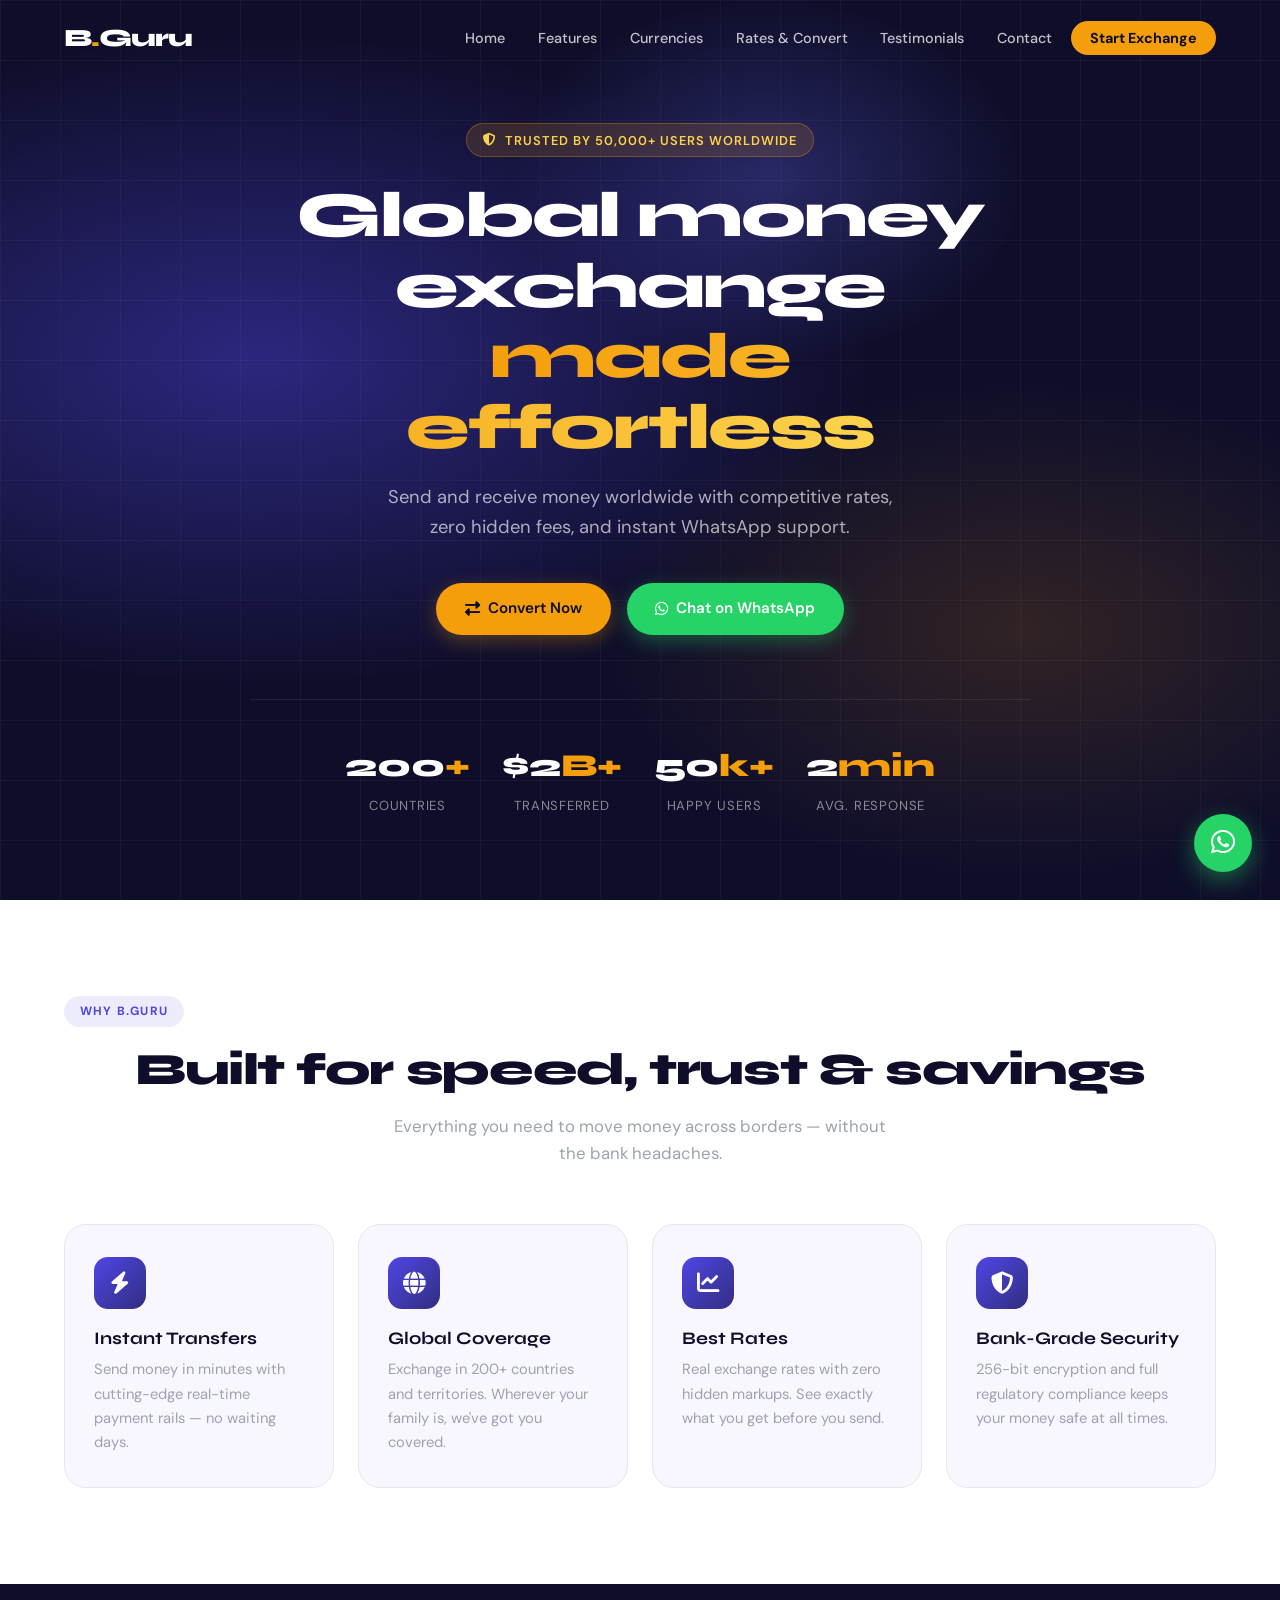
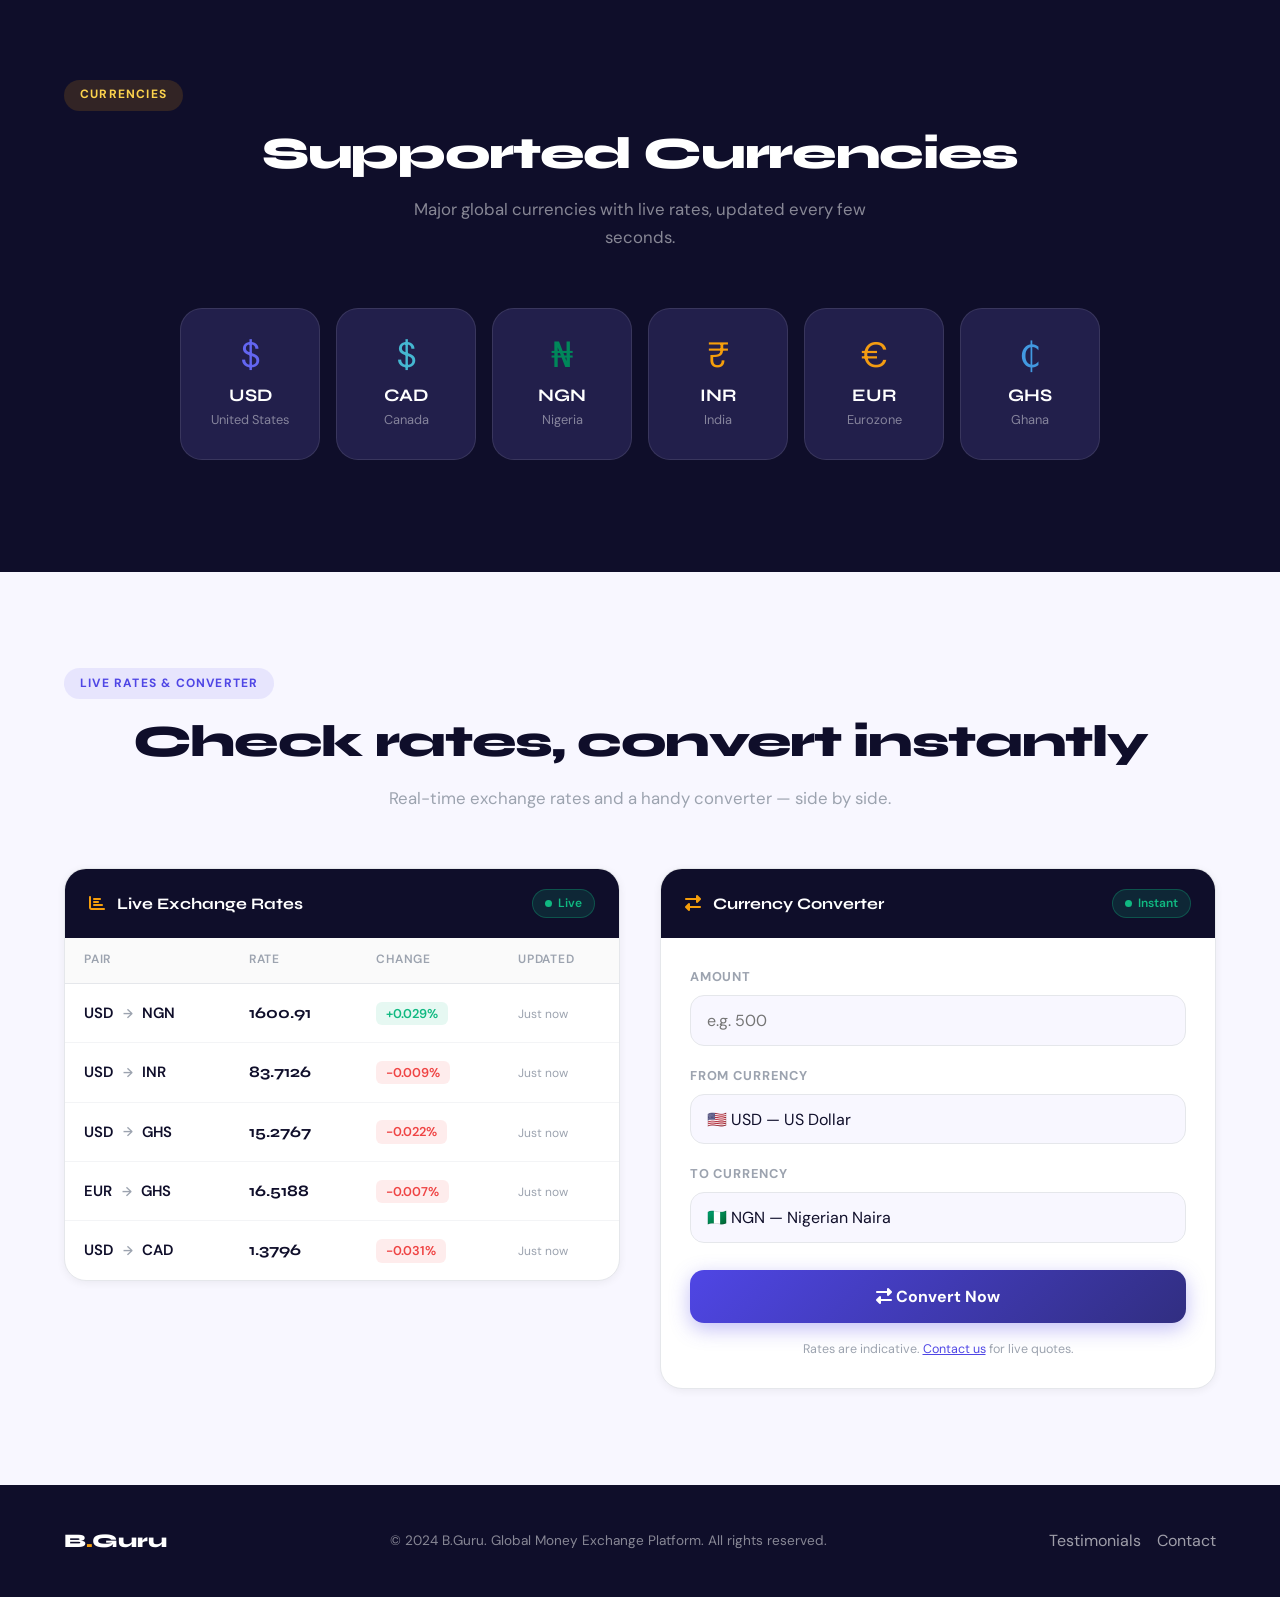
==== index.html @ 626ba178 "Main Files Added" ====
<!DOCTYPE html>
<html lang="en">

<head>
  <meta charset="UTF-8">
  <meta name="viewport" content="width=device-width, initial-scale=1.0">
  <title>B.Guru — Global Money Exchange Made Easy</title>
  <link rel="stylesheet" href="styles.css">
  <link rel="stylesheet" href="https://cdnjs.cloudflare.com/ajax/libs/font-awesome/6.4.0/css/all.min.css">
</head>

<body>

  <!-- ── Header ─────────────────────────────────────────── -->
  <header id="main-header">
    <nav>
      <a href="index.html" class="logo">B<span>.</span>Guru</a>
      <ul class="nav-links">
        <li><a href="#home">Home</a></li>
        <li><a href="#features">Features</a></li>
        <li><a href="#currencies">Currencies</a></li>
        <li><a href="#rates-converter">Rates &amp; Convert</a></li>
        <li><a href="testimonials.html">Testimonials</a></li>
        <li><a href="contact.html">Contact</a></li>
        <li><a href="#rates-converter" class="nav-cta">Start Exchange</a></li>
      </ul>
      <div class="hamburger" id="hamburger">
        <span></span><span></span><span></span>
      </div>
    </nav>
  </header>

  <!-- ── Hero ───────────────────────────────────────────── -->
  <section id="home" class="hero">
    <div class="hero-content">
      <div class="hero-eyebrow">
        <i class="fas fa-shield-alt"></i> Trusted by 50,000+ users worldwide
      </div>
      <h1>Global money exchange<br><em>made effortless</em></h1>
      <p>Send and receive money worldwide with competitive rates, zero hidden fees, and instant WhatsApp support.</p>
      <div class="hero-actions">
        <a href="#rates-converter" class="btn btn-gold">
          <i class="fas fa-exchange-alt"></i> Convert Now
        </a>
        <a href="#" class="cta-whatsapp">
          <i class="fab fa-whatsapp"></i> Chat on WhatsApp
        </a>
      </div>
      <div class="hero-stats">
        <div class="stat-item">
          <div class="stat-num">200<span>+</span></div>
          <div class="stat-label">Countries</div>
        </div>
        <div class="stat-item">
          <div class="stat-num">$2<span>B+</span></div>
          <div class="stat-label">Transferred</div>
        </div>
        <div class="stat-item">
          <div class="stat-num">50<span>k+</span></div>
          <div class="stat-label">Happy Users</div>
        </div>
        <div class="stat-item">
          <div class="stat-num">2<span>min</span></div>
          <div class="stat-label">Avg. Response</div>
        </div>
      </div>
    </div>
  </section>

  <!-- ── Features ───────────────────────────────────────── -->
  <section id="features" class="fade-in">
    <div class="container">
      <div class="section-tag">Why B.Guru</div>
      <h2 class="section-title">Built for speed, trust &amp; savings</h2>
      <p class="section-sub">Everything you need to move money across borders — without the bank headaches.</p>
      <div class="features-grid">
        <div class="feature-card fade-in">
          <div class="feature-icon"><i class="fas fa-bolt"></i></div>
          <h3>Instant Transfers</h3>
          <p>Send money in minutes with cutting-edge real-time payment rails — no waiting days.</p>
        </div>
        <div class="feature-card fade-in">
          <div class="feature-icon"><i class="fas fa-globe"></i></div>
          <h3>Global Coverage</h3>
          <p>Exchange in 200+ countries and territories. Wherever your family is, we've got you covered.</p>
        </div>
        <div class="feature-card fade-in">
          <div class="feature-icon"><i class="fas fa-chart-line"></i></div>
          <h3>Best Rates</h3>
          <p>Real exchange rates with zero hidden markups. See exactly what you get before you send.</p>
        </div>
        <div class="feature-card fade-in">
          <div class="feature-icon"><i class="fas fa-shield-alt"></i></div>
          <h3>Bank-Grade Security</h3>
          <p>256-bit encryption and full regulatory compliance keeps your money safe at all times.</p>
        </div>
      </div>
    </div>
  </section>

  <!-- ── Currencies ─────────────────────────────────────── -->
  <section id="currencies" class="fade-in">
    <div class="container">
      <div class="section-tag">Currencies</div>
      <h2 class="section-title">Supported Currencies</h2>
      <p class="section-sub">Major global currencies with live rates, updated every few seconds.</p>
      <div class="currencies-grid">
        <div class="currency-card fade-in">
          <div class="cc-symbol" style="color:#6366F1;">$</div>
          <h3>USD</h3>
          <p>United States</p>
        </div>
        <div class="currency-card fade-in">
          <div class="cc-symbol" style="color:#45b7d1;">$</div>
          <h3>CAD</h3>
          <p>Canada</p>
        </div>
        <div class="currency-card fade-in">
          <div class="cc-symbol" style="color:#00875a;">₦</div>
          <h3>NGN</h3>
          <p>Nigeria</p>
        </div>
        <div class="currency-card fade-in">
          <div class="cc-symbol" style="color:#F59E0B;">₹</div>
          <h3>INR</h3>
          <p>India</p>
        </div>
        <div class="currency-card fade-in">
          <div class="cc-symbol" style="color:#f39c12;">€</div>
          <h3>EUR</h3>
          <p>Eurozone</p>
        </div>
        <div class="currency-card fade-in">
          <div class="cc-symbol" style="color:#4299e1;">₵</div>
          <h3>GHS</h3>
          <p>Ghana</p>
        </div>
      </div>
    </div>
  </section>

  <!-- ── Live Rates + Converter (combined) ──────────────── -->
  <section id="rates-converter" class="fade-in">
    <div class="container">
      <div class="section-tag">Live Rates &amp; Converter</div>
      <h2 class="section-title">Check rates, convert instantly</h2>
      <p class="section-sub">Real-time exchange rates and a handy converter — side by side.</p>

      <div class="rates-converter-grid">

        <!-- Live Rates Table -->
        <div class="rates-panel fade-in">
          <div class="panel-header">
            <h3><i class="fas fa-chart-bar" style="margin-right:0.5rem;color:var(--gold);"></i> Live Exchange Rates</h3>
            <span class="live-badge"><span class="live-dot"></span> Live</span>
          </div>
          <table class="rates-table">
            <thead>
              <tr>
                <th>Pair</th>
                <th>Rate</th>
                <th>Change</th>
                <th>Updated</th>
              </tr>
            </thead>
            <tbody>
              <tr>
                <td><span class="pair-cell">USD <span class="pair-arrow">→</span> NGN</span></td>
                <td><span class="rate-value">1600.45</span></td>
                <td><span class="rate-change positive">+0.02%</span></td>
                <td><span class="rate-time">Just now</span></td>
              </tr>
              <tr>
                <td><span class="pair-cell">USD <span class="pair-arrow">→</span> INR</span></td>
                <td><span class="rate-value">83.72</span></td>
                <td><span class="rate-change negative">-0.01%</span></td>
                <td><span class="rate-time">Just now</span></td>
              </tr>
              <tr>
                <td><span class="pair-cell">USD <span class="pair-arrow">→</span> GHS</span></td>
                <td><span class="rate-value">15.28</span></td>
                <td><span class="rate-change positive">+0.05%</span></td>
                <td><span class="rate-time">Just now</span></td>
              </tr>
              <tr>
                <td><span class="pair-cell">EUR <span class="pair-arrow">→</span> GHS</span></td>
                <td><span class="rate-value">16.52</span></td>
                <td><span class="rate-change negative">-0.03%</span></td>
                <td><span class="rate-time">Just now</span></td>
              </tr>
              <tr>
                <td><span class="pair-cell">USD <span class="pair-arrow">→</span> CAD</span></td>
                <td><span class="rate-value">1.38</span></td>
                <td><span class="rate-change positive">+0.01%</span></td>
                <td><span class="rate-time">Just now</span></td>
              </tr>
            </tbody>
          </table>
        </div>

        <!-- Converter -->
        <div class="converter-panel fade-in">
          <div class="panel-header">
            <h3><i class="fas fa-exchange-alt" style="margin-right:0.5rem;color:var(--gold);"></i> Currency Converter</h3>
            <span class="live-badge"><span class="live-dot"></span> Instant</span>
          </div>
          <div class="converter">
            <form id="converter-form">
              <div class="converter-group">
                <label for="amount">Amount</label>
                <input type="number" id="amount" placeholder="e.g. 500" min="0" step="0.01">
              </div>
              <div class="converter-group">
                <label for="from-currency">From Currency</label>
                <select id="from-currency">
                  <option value="USD">🇺🇸 USD — US Dollar</option>
                  <option value="EUR">🇪🇺 EUR — Euro</option>
                  <option value="NGN">🇳🇬 NGN — Nigerian Naira</option>
                  <option value="INR">🇮🇳 INR — Indian Rupee</option>
                  <option value="GHS">🇬🇭 GHS — Ghanaian Cedi</option>
                  <option value="CAD">🇨🇦 CAD — Canadian Dollar</option>
                </select>
              </div>
              <div class="converter-group">
                <label for="to-currency">To Currency</label>
                <select id="to-currency">
                  <option value="NGN">🇳🇬 NGN — Nigerian Naira</option>
                  <option value="INR">🇮🇳 INR — Indian Rupee</option>
                  <option value="GHS">🇬🇭 GHS — Ghanaian Cedi</option>
                  <option value="USD">🇺🇸 USD — US Dollar</option>
                  <option value="EUR">🇪🇺 EUR — Euro</option>
                  <option value="CAD">🇨🇦 CAD — Canadian Dollar</option>
                </select>
              </div>
              <button type="submit" id="convert-btn" class="convert-btn">
                <i class="fas fa-exchange-alt"></i> Convert Now
              </button>
              <div id="conversion-result" class="result"></div>
            </form>
            <p style="text-align:center;font-size:.78rem;color:var(--muted);margin-top:1rem;">
              Rates are indicative. <a href="contact.html" style="color:var(--indigo);">Contact us</a> for live quotes.
            </p>
          </div>
        </div>

      </div>
    </div>
  </section>

  <!-- ── WhatsApp FAB ────────────────────────────────────── -->
  <a href="#" class="whatsapp-btn cta-whatsapp" title="Chat on WhatsApp">
    <i class="fab fa-whatsapp whatsapp-icon"></i>
  </a>

  <!-- ── Footer ─────────────────────────────────────────── -->
  <footer>
    <div class="container">
      <div class="footer-inner">
        <div class="footer-logo">B<span>.</span>Guru</div>
        <p>&copy; 2024 B.Guru. Global Money Exchange Platform. All rights reserved.</p>
        <div style="display:flex;gap:1rem;">
          <a href="testimonials.html">Testimonials</a>
          <a href="contact.html">Contact</a>
        </div>
      </div>
    </div>
  </footer>

  <script src="script.js"></script>
</body>
</html>
---- styles.css ----
/* ============================================================
   B.GURU — Redesigned Stylesheet
   Aesthetic: Refined Fintech — Navy + Indigo + Gold
   Fonts: Syne (headings) · DM Sans (body)
   ============================================================ */

@import url('https://fonts.googleapis.com/css2?family=Syne:wght@400;600;700;800&family=DM+Sans:ital,wght@0,300;0,400;0,500;0,600;1,400&display=swap');

/* ── Reset ─────────────────────────────────────────────────── */
*, *::before, *::after { margin:0; padding:0; box-sizing:border-box; }
html { scroll-behavior: smooth; }
html, body { overflow-x: hidden; }
img, video { max-width:100%; height:auto; display:block; }

/* ── Design Tokens ─────────────────────────────────────────── */
:root {
  /* Brand */
  --indigo:       #4F46E5;
  --indigo-light: #6366F1;
  --indigo-dim:   #312E81;
  --navy:         #0F0E2A;
  --navy-mid:     #1A183D;
  --navy-card:    #221F4B;
  --gold:         #F59E0B;
  --gold-light:   #FCD34D;

  /* Neutral */
  --white:        #FFFFFF;
  --off-white:    #F8F7FF;
  --muted:        #9CA3AF;
  --border-light: #E5E7EB;
  --border-dark:  rgba(255,255,255,0.1);

  /* Semantic */
  --green:        #10B981;
  --red:          #EF4444;

  /* Type */
  --font-head: 'Syne', sans-serif;
  --font-body: 'DM Sans', sans-serif;

  /* Radii */
  --r-sm: 8px;
  --r-md: 14px;
  --r-lg: 22px;
  --r-xl: 32px;

  /* Shadows */
  --shadow-sm:  0 2px 8px rgba(0,0,0,.06);
  --shadow-md:  0 8px 30px rgba(0,0,0,.10);
  --shadow-lg:  0 20px 60px rgba(0,0,0,.15);
  --glow-indigo: 0 0 30px rgba(79,70,229,.35);
}

body {
  font-family: var(--font-body);
  font-size: 16px;
  line-height: 1.65;
  color: #1F1D3D;
  background: var(--off-white);
}

.container {
  max-width: 1200px;
  margin: 0 auto;
  padding: 0 24px;
}

/* ── Typography ─────────────────────────────────────────────── */
h1,h2,h3,h4,h5 { font-family: var(--font-head); line-height: 1.2; }

/* ── HEADER / NAV ───────────────────────────────────────────── */
header {
  position: fixed;
  top: 0; left: 0; right: 0;
  z-index: 1000;
  padding: 0;
  transition: transform 0.3s ease, background 0.3s ease;
}

header.scrolled {
  background: rgba(15,14,42,0.92);
  backdrop-filter: blur(18px);
  -webkit-backdrop-filter: blur(18px);
  box-shadow: 0 1px 0 var(--border-dark);
}

nav {
  display: flex;
  align-items: center;
  justify-content: space-between;
  padding: 1.1rem 5%;
}

.logo {
  font-family: var(--font-head);
  font-size: 1.55rem;
  font-weight: 800;
  color: var(--white);
  letter-spacing: -0.03em;
  text-decoration: none;
}
.logo span { color: var(--gold); }

.nav-links {
  display: flex;
  list-style: none;
  gap: 0.25rem;
  align-items: center;
}

.nav-links a {
  text-decoration: none;
  color: rgba(255,255,255,0.75);
  font-size: 0.9rem;
  font-weight: 500;
  padding: 0.45rem 0.9rem;
  border-radius: 40px;
  transition: color 0.2s, background 0.2s;
}
.nav-links a:hover { color: var(--white); background: rgba(255,255,255,.08); }
.nav-links a.active { color: var(--white); background: rgba(99,102,241,.3); }

.nav-cta {
  background: var(--gold) !important;
  color: var(--navy) !important;
  font-weight: 700 !important;
  padding: 0.5rem 1.2rem !important;
}
.nav-cta:hover { background: var(--gold-light) !important; transform: none !important; }

.hamburger {
  display: none;
  flex-direction: column;
  cursor: pointer;
  gap: 5px;
}
.hamburger span {
  display: block; width: 24px; height: 2px;
  background: var(--white);
  transition: 0.3s;
  border-radius: 2px;
}
.hamburger.open span:nth-child(1) { transform: translateY(7px) rotate(45deg); }
.hamburger.open span:nth-child(2) { opacity: 0; }
.hamburger.open span:nth-child(3) { transform: translateY(-7px) rotate(-45deg); }

/* ── HERO ────────────────────────────────────────────────────── */
.hero {
  position: relative;
  min-height: 100vh;
  background: var(--navy);
  display: flex;
  align-items: center;
  justify-content: center;
  text-align: center;
  overflow: hidden;
  padding: 120px 24px 80px;
}

/* mesh background */
.hero::before {
  content: '';
  position: absolute; inset: 0;
  background:
    radial-gradient(ellipse 80% 60% at 20% 40%, rgba(79,70,229,.45) 0%, transparent 60%),
    radial-gradient(ellipse 60% 50% at 80% 70%, rgba(245,158,11,.15) 0%, transparent 55%),
    radial-gradient(ellipse 40% 40% at 60% 20%, rgba(99,102,241,.3) 0%, transparent 50%);
  pointer-events: none;
}

/* grid overlay */
.hero::after {
  content: '';
  position: absolute; inset: 0;
  background-image:
    linear-gradient(rgba(255,255,255,.03) 1px, transparent 1px),
    linear-gradient(90deg, rgba(255,255,255,.03) 1px, transparent 1px);
  background-size: 60px 60px;
  pointer-events: none;
}

.hero-content {
  position: relative;
  z-index: 2;
  max-width: 780px;
  animation: heroIn 0.9s cubic-bezier(.22,1,.36,1) both;
}

.hero-eyebrow {
  display: inline-flex;
  align-items: center;
  gap: 0.5rem;
  background: rgba(245,158,11,.15);
  border: 1px solid rgba(245,158,11,.3);
  color: var(--gold-light);
  font-size: 0.8rem;
  font-weight: 600;
  letter-spacing: 0.08em;
  text-transform: uppercase;
  padding: 0.35rem 1rem;
  border-radius: 40px;
  margin-bottom: 1.5rem;
}

.hero h1 {
  font-size: clamp(2.4rem, 5.5vw, 4rem);
  color: var(--white);
  font-weight: 800;
  letter-spacing: -0.03em;
  margin-bottom: 1.2rem;
  line-height: 1.1;
}
.hero h1 em {
  font-style: normal;
  background: linear-gradient(90deg, var(--gold), var(--gold-light));
  background-clip: text;
  -webkit-text-fill-color: transparent;
}

.hero p {
  font-size: 1.15rem;
  color: rgba(255,255,255,.65);
  max-width: 520px;
  margin: 0 auto 2.5rem;
}

.hero-actions { display: flex; gap: 1rem; justify-content: center; flex-wrap: wrap; }

/* Hero stats row */
.hero-stats {
  display: flex;
  gap: 2rem;
  justify-content: center;
  flex-wrap: wrap;
  margin-top: 4rem;
  padding-top: 2.5rem;
  border-top: 1px solid rgba(255,255,255,.08);
}
.stat-item { text-align: center; }
.stat-num {
  font-family: var(--font-head);
  font-size: 2rem;
  font-weight: 800;
  color: var(--white);
}
.stat-num span { color: var(--gold); }
.stat-label { font-size: 0.82rem; color: rgba(255,255,255,.5); margin-top: 0.15rem; text-transform: uppercase; letter-spacing: 0.06em; }

/* ── BUTTONS ─────────────────────────────────────────────────── */
.btn {
  display: inline-flex;
  align-items: center;
  gap: 0.5rem;
  padding: 0.85rem 1.8rem;
  border-radius: 40px;
  font-family: var(--font-body);
  font-weight: 600;
  font-size: 0.95rem;
  text-decoration: none;
  border: none;
  cursor: pointer;
  transition: all 0.22s ease;
}
.btn-primary {
  background: var(--indigo);
  color: var(--white);
  box-shadow: 0 6px 20px rgba(79,70,229,.4);
}
.btn-primary:hover { background: var(--indigo-light); transform: translateY(-2px); box-shadow: 0 10px 28px rgba(79,70,229,.5); }

.btn-gold {
  background: var(--gold);
  color: var(--navy);
  box-shadow: 0 6px 20px rgba(245,158,11,.3);
}
.btn-gold:hover { background: var(--gold-light); transform: translateY(-2px); box-shadow: 0 10px 28px rgba(245,158,11,.4); }

.btn-ghost {
  background: rgba(255,255,255,.08);
  color: var(--white);
  border: 1px solid rgba(255,255,255,.18);
}
.btn-ghost:hover { background: rgba(255,255,255,.14); transform: translateY(-2px); }

.btn-outline {
  background: transparent;
  color: var(--indigo);
  border: 2px solid var(--indigo);
}
.btn-outline:hover { background: var(--indigo); color: var(--white); }

/* legacy compat */
.cta-btn { /* mapped via .btn-gold */ }
.cta-whatsapp {
  display: inline-flex;
  align-items: center;
  gap: 0.5rem;
  padding: 0.85rem 1.8rem;
  border-radius: 40px;
  background: #25D366;
  color: var(--white);
  font-weight: 600;
  font-size: 0.95rem;
  text-decoration: none;
  border: none;
  cursor: pointer;
  box-shadow: 0 6px 20px rgba(37,211,102,.35);
  transition: all 0.22s ease;
}
.cta-whatsapp:hover { background: #1ebe5d; transform: translateY(-2px); box-shadow: 0 10px 28px rgba(37,211,102,.45); }

/* ── SECTION BASE ────────────────────────────────────────────── */
section { padding: 6rem 0; }

.section-tag {
  display: inline-block;
  background: rgba(79,70,229,.1);
  color: var(--indigo);
  font-size: 0.75rem;
  font-weight: 700;
  letter-spacing: 0.1em;
  text-transform: uppercase;
  padding: 0.35rem 1rem;
  border-radius: 40px;
  margin-bottom: 1rem;
}

.section-title {
  font-family: var(--font-head);
  font-size: clamp(1.8rem, 3.5vw, 2.8rem);
  font-weight: 800;
  letter-spacing: -0.03em;
  color: var(--navy);
  text-align: center;
  margin-bottom: 1rem;
  background: none;
  -webkit-text-fill-color: initial;
}

.section-sub {
  text-align: center;
  color: var(--muted);
  font-size: 1.05rem;
  max-width: 520px;
  margin: 0 auto 3.5rem;
}

/* ── FEATURES ────────────────────────────────────────────────── */
#features { background: var(--white); }

.features-grid {
  display: grid;
  grid-template-columns: repeat(auto-fit, minmax(240px, 1fr));
  gap: 1.5rem;
}

.feature-card {
  background: var(--off-white);
  border: 1px solid var(--border-light);
  border-radius: var(--r-lg);
  padding: 2rem 1.8rem;
  text-align: left;
  transition: all 0.25s ease;
  position: relative;
  overflow: hidden;
}
.feature-card::before {
  content: '';
  position: absolute; top: 0; left: 0; right: 0; height: 3px;
  background: linear-gradient(90deg, var(--indigo), var(--indigo-light));
  transform: scaleX(0);
  transform-origin: left;
  transition: transform 0.3s ease;
}
.feature-card:hover { transform: translateY(-5px); box-shadow: var(--shadow-md); border-color: transparent; }
.feature-card:hover::before { transform: scaleX(1); }

.feature-icon {
  width: 52px; height: 52px;
  background: linear-gradient(135deg, var(--indigo), var(--indigo-dim));
  border-radius: var(--r-md);
  display: flex; align-items: center; justify-content: center;
  font-size: 1.4rem;
  color: var(--white);
  margin-bottom: 1.2rem;
  -webkit-text-fill-color: var(--white);
}
.feature-card h3 { font-size: 1.1rem; font-weight: 700; margin-bottom: 0.5rem; color: var(--navy); }
.feature-card p { font-size: 0.92rem; color: var(--muted); }

/* ── CURRENCIES ──────────────────────────────────────────────── */
#currencies { background: var(--navy); padding: 6rem 0; }
#currencies .section-title { color: var(--white); }
#currencies .section-sub { color: rgba(255,255,255,.5); }
#currencies .section-tag { background: rgba(245,158,11,.15); color: var(--gold-light); }

.currencies-grid {
  display: flex;
  gap: 1rem;
  overflow-x: auto;
  padding-bottom: 1rem;
  -ms-overflow-style: none;
  scrollbar-width: none;
  justify-content: center;
  flex-wrap: wrap;
}
.currencies-grid::-webkit-scrollbar { display: none; }

.currency-card {
  background: var(--navy-card);
  border: 1px solid var(--border-dark);
  border-radius: var(--r-lg);
  padding: 1.8rem 1.5rem;
  text-align: center;
  min-width: 140px;
  flex: 0 0 auto;
  transition: all 0.25s ease;
}
.currency-card:hover {
  transform: translateY(-5px);
  background: var(--navy-mid);
  border-color: rgba(79,70,229,.5);
  box-shadow: var(--glow-indigo);
}
.currency-card .cc-symbol {
  font-size: 2.2rem;
  margin-bottom: 0.75rem;
  line-height: 1;
}
.currency-card h3 { font-size: 1.1rem; font-weight: 700; color: var(--white); }
.currency-card p { font-size: 0.8rem; color: rgba(255,255,255,.45); margin-top: 0.2rem; }

/* ── RATES + CONVERTER (combined section) ────────────────────── */
#rates-converter {
  background: var(--off-white);
  padding: 6rem 0;
}

.rates-converter-grid {
  display: grid;
  grid-template-columns: 1fr 1fr;
  gap: 2.5rem;
  align-items: start;
  margin-top: 1rem;
}

/* Rates table panel */
.rates-panel {
  background: var(--white);
  border: 1px solid var(--border-light);
  border-radius: var(--r-lg);
  overflow: hidden;
  box-shadow: var(--shadow-sm);
}
.panel-header {
  display: flex;
  align-items: center;
  justify-content: space-between;
  padding: 1.2rem 1.5rem;
  background: var(--navy);
  color: var(--white);
}
.panel-header h3 { font-size: 1rem; font-weight: 700; }
.live-badge {
  display: flex; align-items: center; gap: 0.4rem;
  background: rgba(16,185,129,.15);
  color: var(--green);
  font-size: 0.75rem;
  font-weight: 600;
  padding: 0.25rem 0.75rem;
  border-radius: 40px;
  border: 1px solid rgba(16,185,129,.3);
}
.live-dot {
  width: 7px; height: 7px;
  background: var(--green);
  border-radius: 50%;
  animation: pulse 1.6s infinite;
}

.rates-table {
  width: 100%;
  border-collapse: collapse;
}
.rates-table th {
  padding: 0.8rem 1.2rem;
  font-size: 0.75rem;
  font-weight: 600;
  color: var(--muted);
  text-transform: uppercase;
  letter-spacing: 0.06em;
  text-align: left;
  background: #FAFAFA;
  border-bottom: 1px solid var(--border-light);
}
.rates-table td {
  padding: 1rem 1.2rem;
  font-size: 0.93rem;
  border-bottom: 1px solid #F3F4F6;
  vertical-align: middle;
}
.rates-table tr:last-child td { border-bottom: none; }
.rates-table tr:hover td { background: #F9F8FF; }

.pair-cell { display: flex; align-items: center; gap: 0.6rem; font-weight: 600; color: var(--navy); }
.pair-arrow { color: var(--muted); font-size: 0.8rem; }
.rate-value { font-family: var(--font-head); font-weight: 700; color: var(--navy); font-size: 1rem; }
.rate-change { font-size: 0.8rem; font-weight: 600; padding: 0.2rem 0.6rem; border-radius: 6px; }
.rate-change.positive { color: var(--green); background: rgba(16,185,129,.1); }
.rate-change.negative { color: var(--red); background: rgba(239,68,68,.1); }
.rate-time { font-size: 0.75rem; color: var(--muted); }

/* Converter panel */
.converter-panel {
  background: var(--white);
  border: 1px solid var(--border-light);
  border-radius: var(--r-lg);
  overflow: hidden;
  box-shadow: var(--shadow-sm);
}

.converter {
  padding: 1.8rem;
}

.converter-group { margin-bottom: 1.2rem; }
.converter-group label {
  display: block;
  font-size: 0.8rem;
  font-weight: 700;
  color: var(--muted);
  text-transform: uppercase;
  letter-spacing: 0.07em;
  margin-bottom: 0.5rem;
}
.converter input,
.converter select {
  width: 100%;
  padding: 0.85rem 1rem;
  border: 1.5px solid var(--border-light);
  border-radius: var(--r-md);
  font-family: var(--font-body);
  font-size: 1rem;
  color: var(--navy);
  background: var(--off-white);
  transition: border-color 0.2s, box-shadow 0.2s;
  appearance: none;
}
.converter input:focus,
.converter select:focus {
  outline: none;
  border-color: var(--indigo);
  box-shadow: 0 0 0 3px rgba(79,70,229,.1);
  background: var(--white);
}

.convert-btn {
  width: 100%;
  padding: 1rem;
  border-radius: var(--r-md);
  background: linear-gradient(135deg, var(--indigo), var(--indigo-dim));
  color: var(--white);
  font-family: var(--font-body);
  font-size: 1rem;
  font-weight: 700;
  border: none;
  cursor: pointer;
  transition: all 0.25s ease;
  box-shadow: 0 6px 20px rgba(79,70,229,.35);
  margin-top: 0.5rem;
}
.convert-btn:hover { transform: translateY(-2px); box-shadow: 0 10px 30px rgba(79,70,229,.45); }

.result {
  margin-top: 1.2rem;
  padding: 1.3rem;
  background: linear-gradient(135deg, rgba(79,70,229,.06), rgba(99,102,241,.1));
  border: 1px solid rgba(79,70,229,.2);
  border-radius: var(--r-md);
  font-family: var(--font-head);
  font-size: 1.5rem;
  font-weight: 700;
  text-align: center;
  color: var(--indigo);
  display: none;
}

/* ── TESTIMONIALS ────────────────────────────────────────────── */
#testimonials { background: var(--white); }

.testimonial-grid {
  display: grid;
  grid-template-columns: repeat(3, 1fr);
  gap: 1.5rem;
}

.testimonial-card {
  background: var(--off-white);
  border: 1px solid var(--border-light);
  border-radius: var(--r-lg);
  padding: 1.8rem;
  transition: all 0.25s ease;
  display: flex;
  flex-direction: column;
  gap: 1.2rem;
}
.testimonial-card:hover { transform: translateY(-4px); box-shadow: var(--shadow-md); border-color: rgba(79,70,229,.2); }

.stars { display: flex; gap: 2px; color: var(--gold); font-size: 0.85rem; }

.testimonial-text {
  font-size: 0.95rem;
  color: #4B4877;
  line-height: 1.7;
  flex: 1;
  font-style: italic;
}

.testimonial-author {
  display: flex;
  align-items: center;
  gap: 0.9rem;
  padding-top: 1rem;
  border-top: 1px solid var(--border-light);
}

.author-avatar {
  width: 44px; height: 44px;
  border-radius: 50%;
  background: linear-gradient(135deg, var(--indigo), var(--indigo-dim));
  display: flex; align-items: center; justify-content: center;
  color: var(--white);
  font-family: var(--font-head);
  font-weight: 700;
  font-size: 0.9rem;
  flex-shrink: 0;
}

.author-info h4 { font-size: 0.92rem; font-weight: 700; color: var(--navy); }
.author-info p { font-size: 0.78rem; color: var(--muted); margin-top: 0.1rem; }

.testimonials-hero-section {
  background: var(--navy);
  padding: 5rem 0;
  text-align: center;
  margin-top: 80px;
}
.testimonials-hero-section h1 { color: var(--white); font-size: clamp(2rem,4vw,3rem); }
.testimonials-hero-section p { color: rgba(255,255,255,.6); margin-top: 0.75rem; }

/* ── CONTACT PAGE ────────────────────────────────────────────── */
.contact-hero {
  background: var(--navy);
  padding: 5rem 0;
  text-align: center;
  margin-top: 80px;
  position: relative;
  overflow: hidden;
}
.contact-hero::before {
  content: '';
  position: absolute; inset: 0;
  background: radial-gradient(ellipse 70% 80% at 30% 50%, rgba(79,70,229,.4), transparent 60%);
  pointer-events: none;
}
.contact-hero h1 { color: var(--white); font-size: clamp(2rem,4vw,3rem); position: relative; z-index: 1; }
.contact-hero p { color: rgba(255,255,255,.6); margin-top: 0.75rem; position: relative; z-index: 1; }

.contact-grid {
  display: grid;
  grid-template-columns: 1fr 1.4fr;
  gap: 2.5rem;
  padding: 5rem 0;
  align-items: start;
}

/* Info panel */
.contact-info-panel {
  background: var(--navy);
  border-radius: var(--r-xl);
  padding: 2.5rem;
  color: var(--white);
  position: relative;
  overflow: hidden;
}
.contact-info-panel::before {
  content: '';
  position: absolute; inset: 0;
  background: radial-gradient(ellipse 80% 60% at 10% 80%, rgba(79,70,229,.4), transparent 55%);
  pointer-events: none;
}
.contact-info-panel > * { position: relative; z-index: 1; }

.contact-info-panel h3 { font-size: 1.5rem; font-weight: 800; margin-bottom: 0.5rem; }
.contact-info-panel > p { color: rgba(255,255,255,.6); margin-bottom: 2.5rem; font-size: 0.95rem; }

.contact-item {
  display: flex;
  align-items: center;
  gap: 1rem;
  padding: 1rem 1.2rem;
  background: rgba(255,255,255,.06);
  border: 1px solid rgba(255,255,255,.08);
  border-radius: var(--r-md);
  margin-bottom: 0.85rem;
  transition: background 0.2s;
}
.contact-item:hover { background: rgba(255,255,255,.1); }
.contact-item-icon {
  width: 42px; height: 42px;
  background: rgba(79,70,229,.3);
  border-radius: var(--r-sm);
  display: flex; align-items: center; justify-content: center;
  color: var(--white);
  font-size: 1.1rem;
  flex-shrink: 0;
}
.contact-item-icon.wa { background: rgba(37,211,102,.25); }
.contact-item-text p:first-child { font-size: 0.75rem; color: rgba(255,255,255,.5); text-transform: uppercase; letter-spacing: 0.06em; font-weight: 600; }
.contact-item-text p:last-child { font-size: 0.95rem; color: var(--white); font-weight: 500; margin-top: 0.1rem; }

.whatsapp-cta-box {
  margin-top: 2rem;
  padding: 1.5rem;
  background: rgba(37,211,102,.12);
  border: 1px solid rgba(37,211,102,.25);
  border-radius: var(--r-lg);
  text-align: center;
}
.whatsapp-cta-box h4 { font-size: 1rem; margin-bottom: 0.3rem; }
.whatsapp-cta-box p { font-size: 0.85rem; color: rgba(255,255,255,.6); margin-bottom: 1rem; }

/* Contact form panel */
.contact-form-panel {
  background: var(--white);
  border: 1px solid var(--border-light);
  border-radius: var(--r-xl);
  padding: 2.8rem;
  box-shadow: var(--shadow-md);
}
.contact-form-panel h3 { font-size: 1.5rem; font-weight: 800; color: var(--navy); margin-bottom: 0.4rem; }
.contact-form-panel > p { color: var(--muted); font-size: 0.92rem; margin-bottom: 2rem; }

.contact-form { max-width: none; margin: 0; background: none; padding: 0; border-radius: 0; box-shadow: none; }

.form-row { display: grid; grid-template-columns: 1fr 1fr; gap: 1rem; }

.form-group { margin-bottom: 1.2rem; }
.form-group label {
  display: block;
  font-size: 0.78rem;
  font-weight: 700;
  color: var(--muted);
  text-transform: uppercase;
  letter-spacing: 0.07em;
  margin-bottom: 0.45rem;
}
.form-group input,
.form-group select,
.form-group textarea {
  width: 100%;
  padding: 0.85rem 1rem;
  border: 1.5px solid var(--border-light);
  border-radius: var(--r-md);
  font-family: var(--font-body);
  font-size: 0.95rem;
  color: var(--navy);
  background: var(--off-white);
  transition: border-color 0.2s, box-shadow 0.2s;
  resize: vertical;
}
.form-group input:focus,
.form-group select:focus,
.form-group textarea:focus {
  outline: none;
  border-color: var(--indigo);
  box-shadow: 0 0 0 3px rgba(79,70,229,.1);
  background: var(--white);
}

.submit-btn {
  width: 100%;
  padding: 1rem;
  border-radius: var(--r-md);
  background: linear-gradient(135deg, var(--indigo), var(--indigo-dim));
  color: var(--white);
  font-family: var(--font-body);
  font-size: 1rem;
  font-weight: 700;
  border: none;
  cursor: pointer;
  transition: all 0.25s ease;
  box-shadow: 0 6px 20px rgba(79,70,229,.35);
}
.submit-btn:hover { transform: translateY(-2px); box-shadow: 0 10px 30px rgba(79,70,229,.45); }

/* ── WHATSAPP FAB ─────────────────────────────────────────────── */
.whatsapp-btn {
  position: fixed;
  bottom: 28px; right: 28px;
  width: 58px; height: 58px;
  background: #25D366;
  border-radius: 50%;
  display: flex; align-items: center; justify-content: center;
  box-shadow: 0 8px 24px rgba(37,211,102,.45);
  z-index: 1001;
  transition: all 0.25s ease;
  text-decoration: none;
}
.whatsapp-btn:hover { transform: scale(1.1); box-shadow: 0 12px 32px rgba(37,211,102,.6); }
.whatsapp-icon { font-size: 1.7rem; color: var(--white); }

/* ── FOOTER ──────────────────────────────────────────────────── */
footer {
  background: var(--navy);
  color: rgba(255,255,255,.5);
  padding: 2.5rem 0;
}
.footer-inner {
  display: flex;
  align-items: center;
  justify-content: space-between;
  flex-wrap: wrap;
  gap: 1rem;
}
.footer-logo {
  font-family: var(--font-head);
  font-size: 1.2rem;
  font-weight: 800;
  color: var(--white);
}
.footer-logo span { color: var(--gold); }
footer p { font-size: 0.85rem; }
footer a { color: rgba(255,255,255,.6); text-decoration: none; }
footer a:hover { color: var(--gold); }

/* ── ANIMATIONS ──────────────────────────────────────────────── */
@keyframes heroIn {
  from { opacity: 0; transform: translateY(28px); }
  to   { opacity: 1; transform: translateY(0); }
}
@keyframes pulse {
  0%, 100% { opacity: 1; transform: scale(1); }
  50%       { opacity: 0.5; transform: scale(0.8); }
}
@keyframes fadeInUp {
  from { opacity: 0; transform: translateY(24px); }
  to   { opacity: 1; transform: translateY(0); }
}

.fade-in {
  opacity: 0;
  transform: translateY(24px);
  transition: opacity 0.7s ease, transform 0.7s ease;
}
.fade-in.visible { opacity: 1; transform: translateY(0); }

/* ── RESPONSIVE ──────────────────────────────────────────────── */
@media (max-width: 900px) {
  .rates-converter-grid { grid-template-columns: 1fr; }
  .contact-grid { grid-template-columns: 1fr; }
  .testimonial-grid { grid-template-columns: repeat(2, 1fr); }
  .form-row { grid-template-columns: 1fr; }
}

@media (max-width: 768px) {
  .hamburger { display: flex; }

  .nav-links {
    position: fixed;
    top: 0; left: 0; right: 0; bottom: 0;
    flex-direction: column;
    background: rgba(15,14,42,.97);
    backdrop-filter: blur(20px);
    justify-content: center;
    align-items: center;
    gap: 0.5rem;
    transform: translateX(100%);
    transition: transform 0.35s cubic-bezier(.22,1,.36,1);
    padding: 2rem;
  }
  .nav-links.active { transform: translateX(0); }
  .nav-links a { font-size: 1.2rem; padding: 0.7rem 1.5rem; }
  .nav-cta { font-size: 1.1rem !important; }

  .hero-stats { gap: 1.5rem; }
  .stat-num { font-size: 1.6rem; }

  .features-grid { grid-template-columns: 1fr; }
  .testimonial-grid { grid-template-columns: 1fr; }
  section { padding: 4rem 0; }
}

@media (max-width: 480px) {
  .container { padding: 0 16px; }
  .hero { padding: 100px 16px 60px; }
  .hero h1 { font-size: 2rem; }
  .hero-actions { flex-direction: column; align-items: center; }
  .hero-stats { flex-direction: column; gap: 1rem; }
}

/* Scrollbar */
::-webkit-scrollbar { width: 7px; }
::-webkit-scrollbar-track { background: #f1f1f1; }
::-webkit-scrollbar-thumb { background: var(--indigo); border-radius: 4px; }
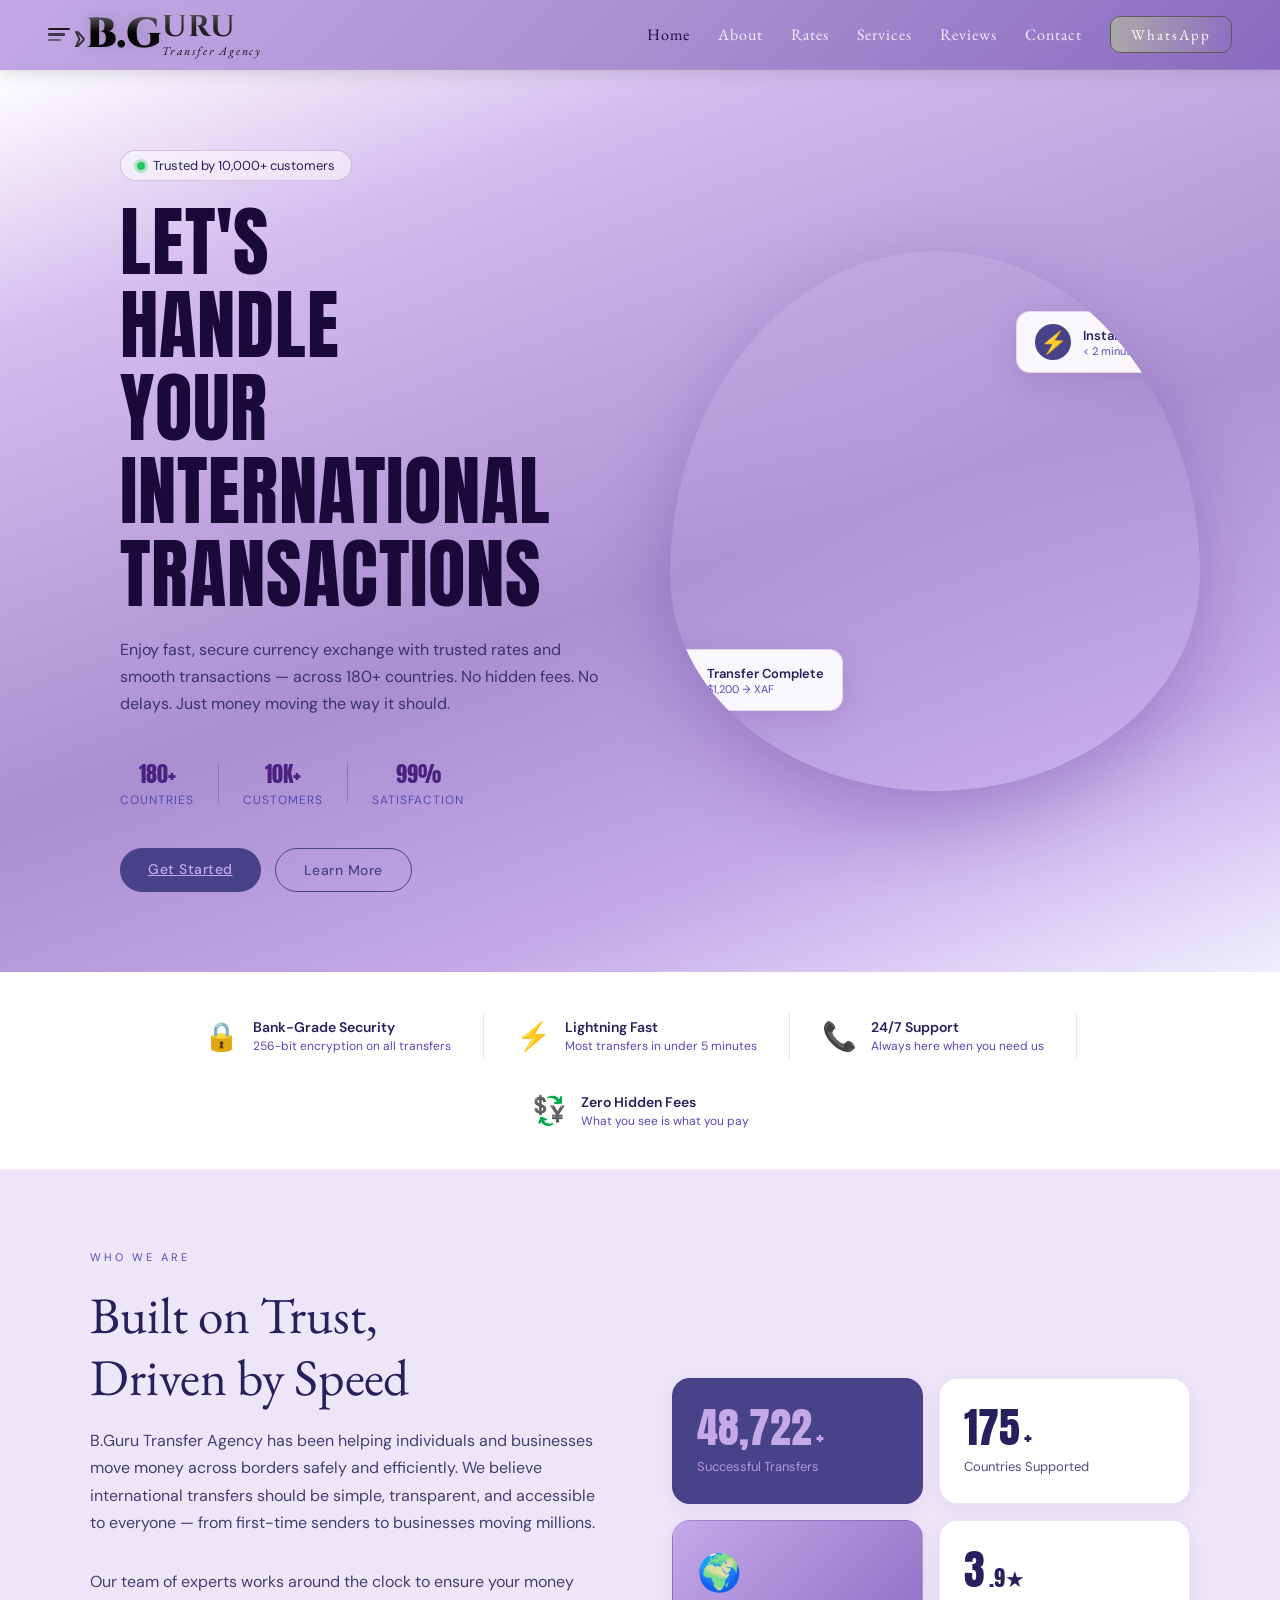
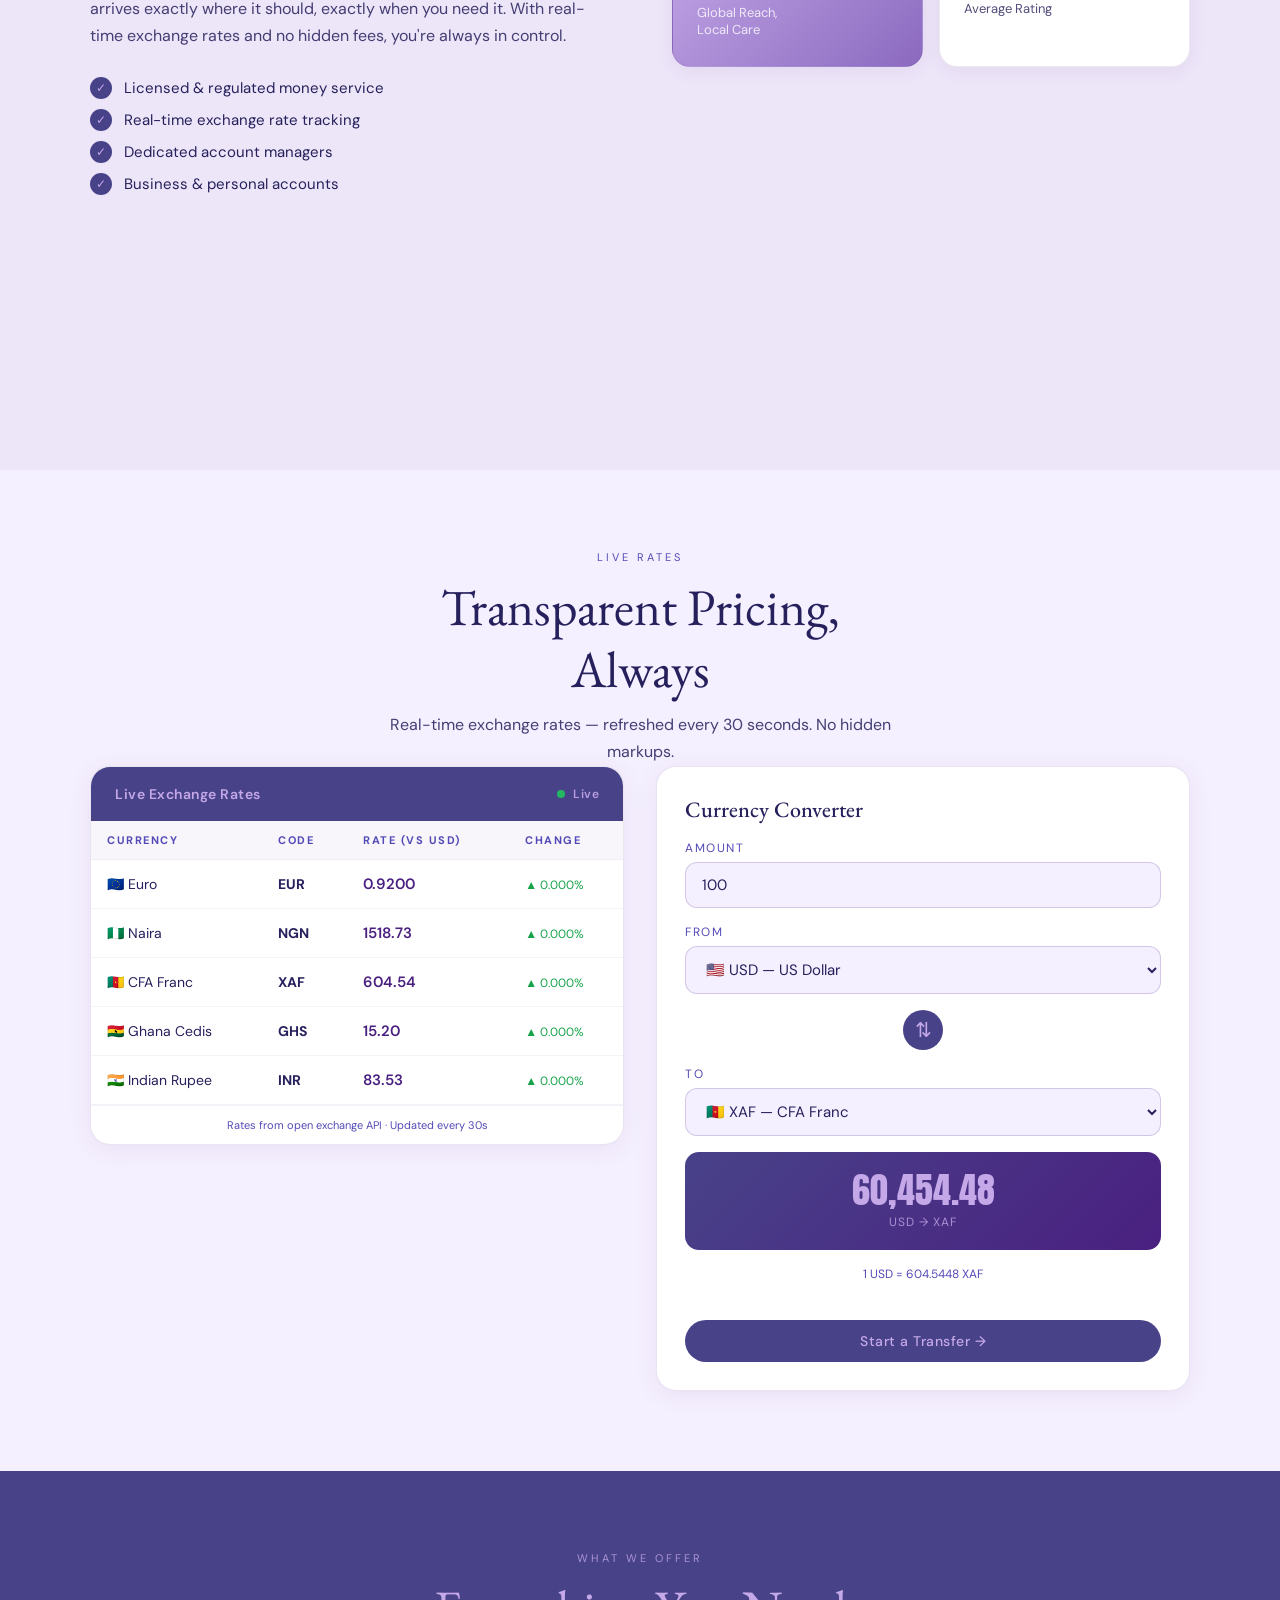
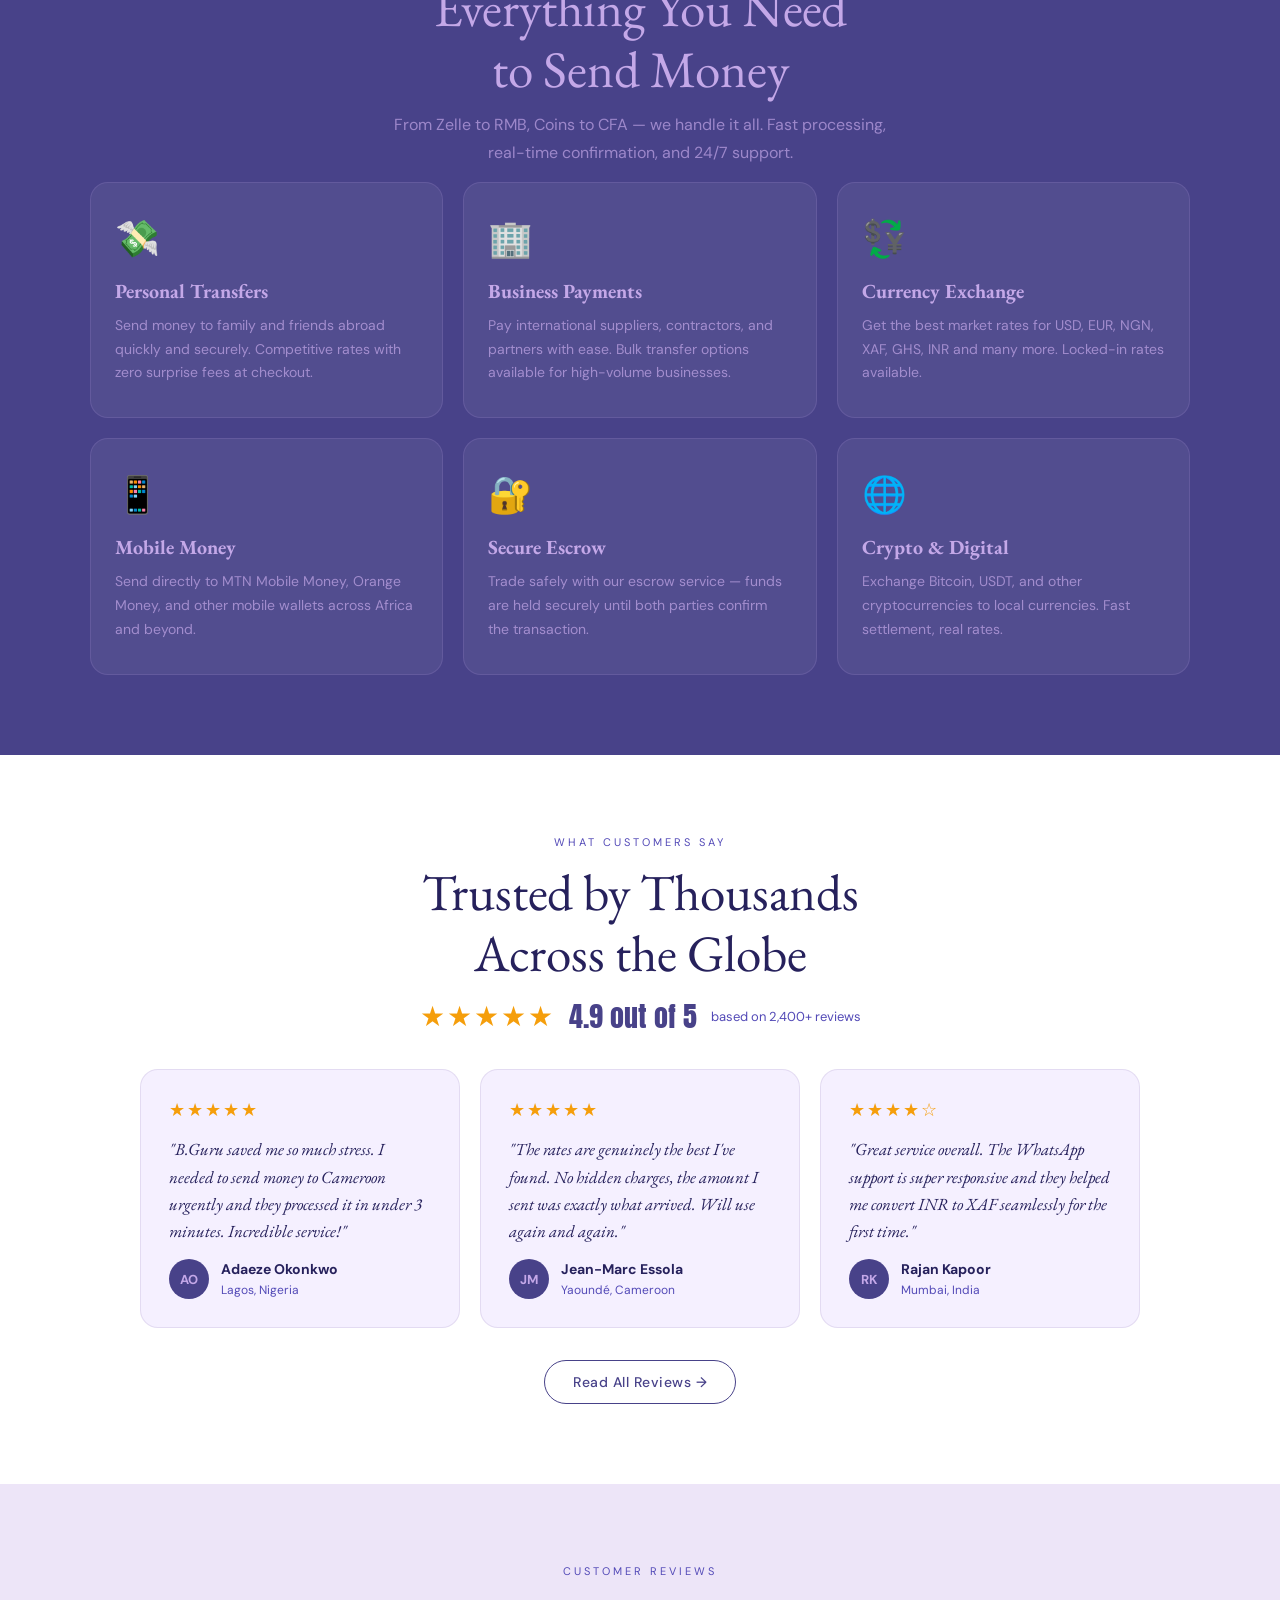
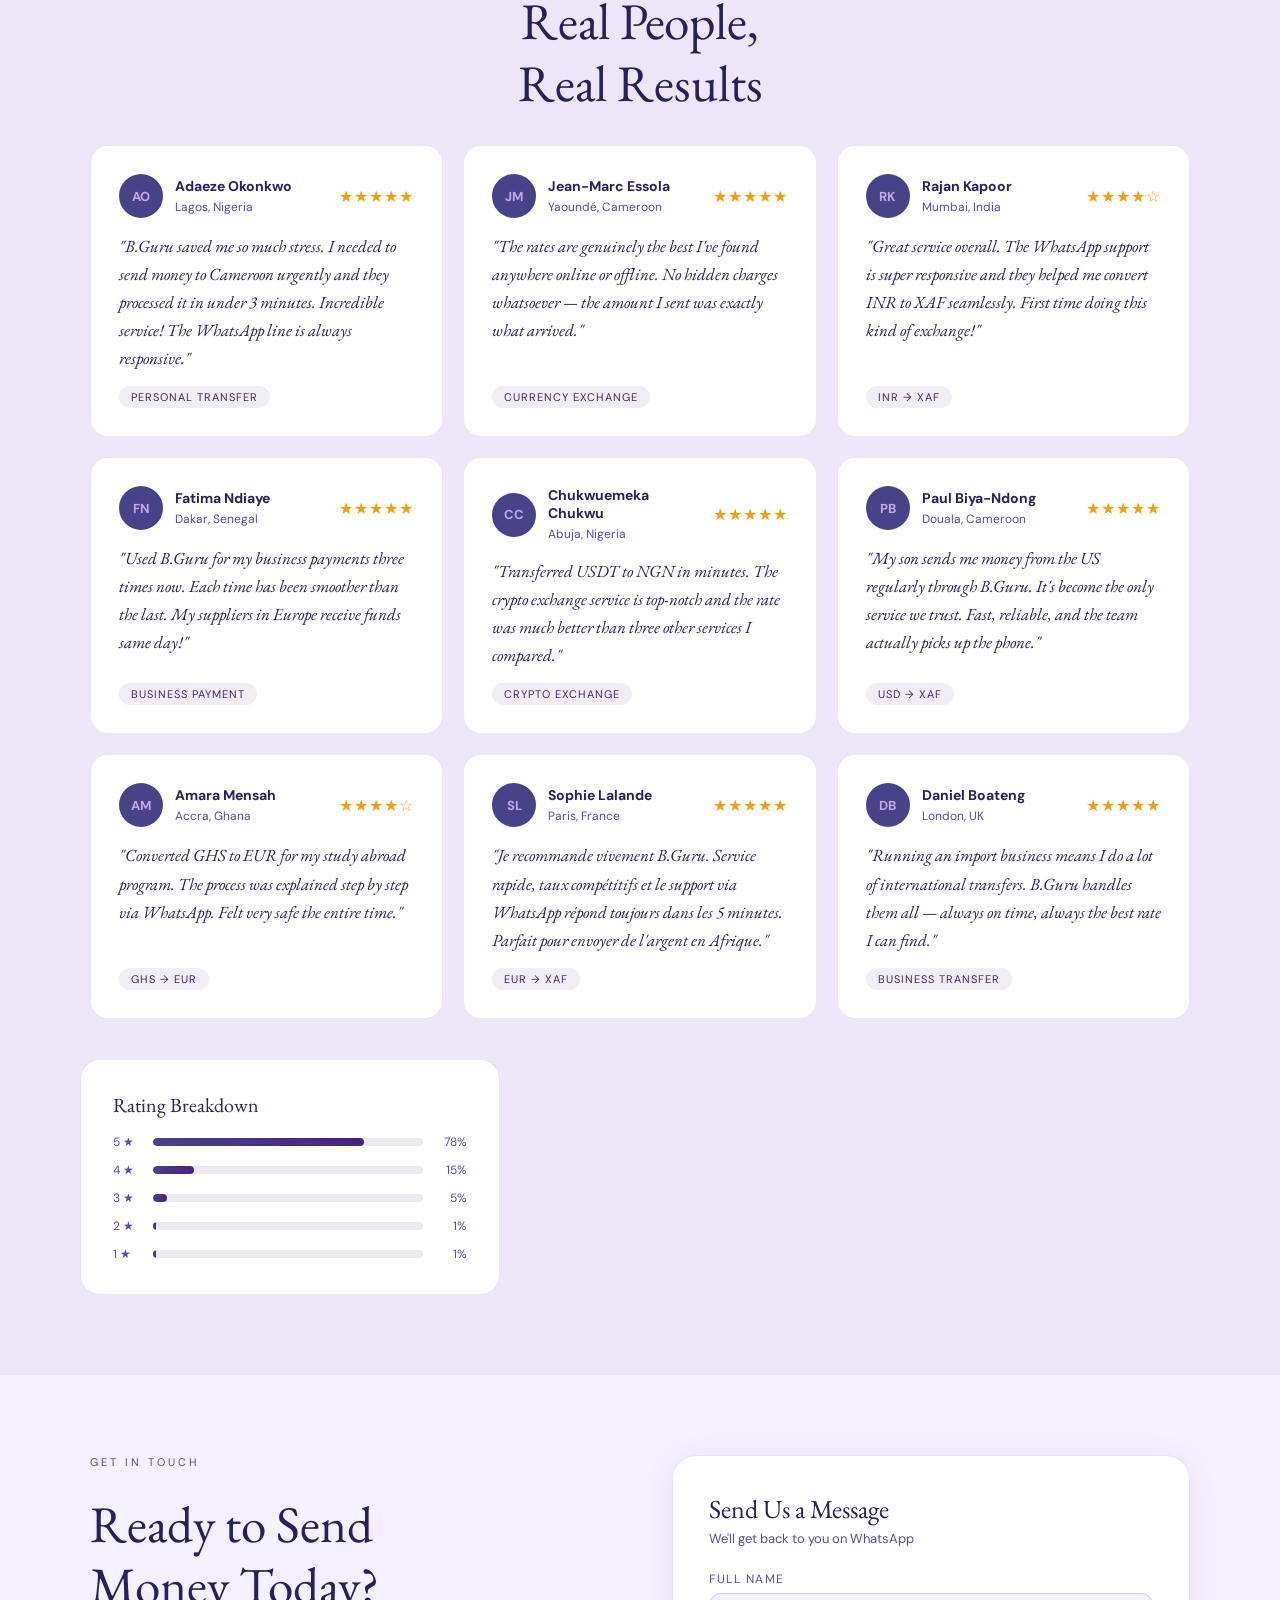
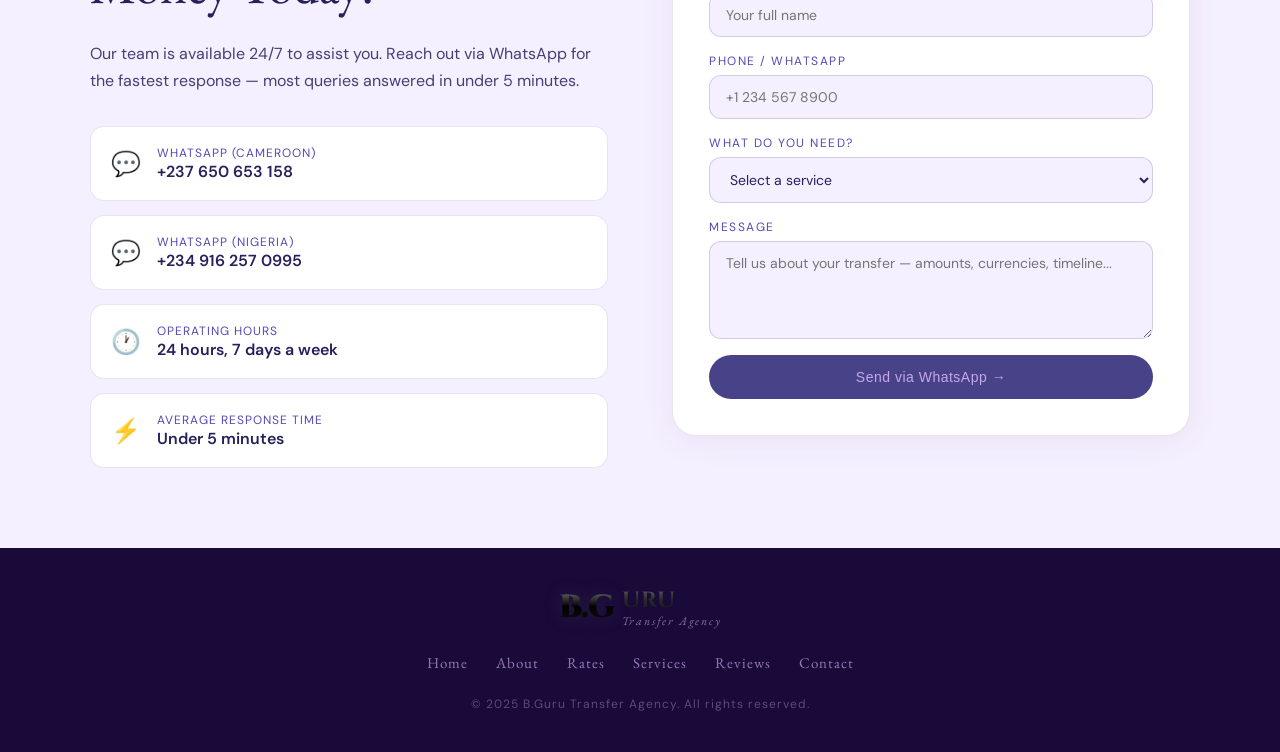
==== commit e74c77e0: "Updated files" ====
--- a/index.html
+++ b/index.html
@@ -2,270 +2,602 @@
 <html lang="en">
 
 <head>
-  <meta charset="UTF-8">
-  <meta name="viewport" content="width=device-width, initial-scale=1.0">
-  <title>B.Guru — Global Money Exchange Made Easy</title>
-  <link rel="stylesheet" href="styles.css">
-  <link rel="stylesheet" href="https://cdnjs.cloudflare.com/ajax/libs/font-awesome/6.4.0/css/all.min.css">
+  <meta charset="UTF-8" />
+  <meta name="viewport" content="width=device-width, initial-scale=1.0" />
+  <title>B.Guru — Transfer Agency</title>
+
+  <link
+    href="https://fonts.googleapis.com/css2?family=EB+Garamond:ital,wght@0,400;0,500;1,400&family=Cinzel:wght@700;900&family=DM+Sans:wght@300;400;500&family=Anton&display=swap"
+    rel="stylesheet" />
+
+  <link href="style.css" rel="stylesheet">
+  <link rel="icon" type="image/png" href="assets/bguru-favicon-dark.png">
 </head>
 
 <body>
 
-  <!-- ── Header ─────────────────────────────────────────── -->
-  <header id="main-header">
+  <!-- FIXED NAVBAR DESKTOP -->
+  <header class="site-header" id="site-header">
     <nav>
-      <a href="index.html" class="logo">B<span>.</span>Guru</a>
-      <ul class="nav-links">
-        <li><a href="#home">Home</a></li>
-        <li><a href="#features">Features</a></li>
-        <li><a href="#currencies">Currencies</a></li>
-        <li><a href="#rates-converter">Rates &amp; Convert</a></li>
-        <li><a href="testimonials.html">Testimonials</a></li>
-        <li><a href="contact.html">Contact</a></li>
-        <li><a href="#rates-converter" class="nav-cta">Start Exchange</a></li>
+      <div class="logo">
+        <div class="logo-arrow">
+          <div class="lines">
+            <span></span><span></span><span></span>
+          </div>
+        </div>
+        <div class="logo-arrow">
+          <div class="chevron">&#8250;</div>
+        </div>
+        <span class="logo-bg">B.G</span>
+        <div class="logo-right">
+          <span class="logo-uru">URU</span>
+          <span class="logo-tagline">Transfer Agency</span>
+        </div>
+      </div>
+
+      <ul class="nav-links" id="nav-links">
+        <li><a href="#hero">Home</a></li>
+        <li><a href="#about">About</a></li>
+        <li><a href="#rates">Rates</a></li>
+        <li><a href="#services">Services</a></li>
+        <li><a href="#testimonials">Reviews</a></li>
+        <li><a href="#contact">Contact</a></li>
+        <li><a href="https://wa.me/237650653158" class="whatsapp-btn">WhatsApp</a></li>
       </ul>
-      <div class="hamburger" id="hamburger">
+      <button class="hamburger" id="hamburger" aria-label="Open menu">
         <span></span><span></span><span></span>
-      </div>
+      </button>
     </nav>
   </header>
 
-  <!-- ── Hero ───────────────────────────────────────────── -->
-  <section id="home" class="hero">
-    <div class="hero-content">
-      <div class="hero-eyebrow">
-        <i class="fas fa-shield-alt"></i> Trusted by 50,000+ users worldwide
-      </div>
-      <h1>Global money exchange<br><em>made effortless</em></h1>
-      <p>Send and receive money worldwide with competitive rates, zero hidden fees, and instant WhatsApp support.</p>
-      <div class="hero-actions">
-        <a href="#rates-converter" class="btn btn-gold">
-          <i class="fas fa-exchange-alt"></i> Convert Now
-        </a>
-        <a href="#" class="cta-whatsapp">
-          <i class="fab fa-whatsapp"></i> Chat on WhatsApp
-        </a>
-      </div>
-      <div class="hero-stats">
-        <div class="stat-item">
-          <div class="stat-num">200<span>+</span></div>
-          <div class="stat-label">Countries</div>
-        </div>
-        <div class="stat-item">
-          <div class="stat-num">$2<span>B+</span></div>
-          <div class="stat-label">Transferred</div>
-        </div>
-        <div class="stat-item">
-          <div class="stat-num">50<span>k+</span></div>
-          <div class="stat-label">Happy Users</div>
-        </div>
-        <div class="stat-item">
-          <div class="stat-num">2<span>min</span></div>
-          <div class="stat-label">Avg. Response</div>
-        </div>
-      </div>
+  <!-- MOBILE NAV DRAWER (in body, not fixed) -->
+  <div class="mobile-nav-overlay" id="mobile-overlay"></div>
+  <aside class="mobile-nav" id="mobile-nav">
+    <div class="mobile-nav-header">
+      <div class="logo">
+        <span class="logo-bg">B.G</span>
+        <div class="logo-right">
+          <span class="logo-uru">URU</span>
+          <span class="logo-tagline">Transfer Agency</span>
+        </div>
+      </div>
+      <button class="mobile-close" id="mobile-close">✕</button>
     </div>
-  </section>
-
-  <!-- ── Features ───────────────────────────────────────── -->
-  <section id="features" class="fade-in">
-    <div class="container">
-      <div class="section-tag">Why B.Guru</div>
-      <h2 class="section-title">Built for speed, trust &amp; savings</h2>
-      <p class="section-sub">Everything you need to move money across borders — without the bank headaches.</p>
-      <div class="features-grid">
-        <div class="feature-card fade-in">
-          <div class="feature-icon"><i class="fas fa-bolt"></i></div>
-          <h3>Instant Transfers</h3>
-          <p>Send money in minutes with cutting-edge real-time payment rails — no waiting days.</p>
-        </div>
-        <div class="feature-card fade-in">
-          <div class="feature-icon"><i class="fas fa-globe"></i></div>
-          <h3>Global Coverage</h3>
-          <p>Exchange in 200+ countries and territories. Wherever your family is, we've got you covered.</p>
-        </div>
-        <div class="feature-card fade-in">
-          <div class="feature-icon"><i class="fas fa-chart-line"></i></div>
-          <h3>Best Rates</h3>
-          <p>Real exchange rates with zero hidden markups. See exactly what you get before you send.</p>
-        </div>
-        <div class="feature-card fade-in">
-          <div class="feature-icon"><i class="fas fa-shield-alt"></i></div>
-          <h3>Bank-Grade Security</h3>
-          <p>256-bit encryption and full regulatory compliance keeps your money safe at all times.</p>
-        </div>
-      </div>
+    <ul class="mobile-nav-links">
+      <li><a href="#hero" class="mob-link">Home</a></li>
+      <li><a href="#about" class="mob-link">About</a></li>
+      <li><a href="#rates" class="mob-link">Rates & Converter</a></li>
+      <li><a href="#services" class="mob-link">Services</a></li>
+      <li><a href="#testimonials" class="mob-link">Reviews</a></li>
+      <li><a href="#contact" class="mob-link">Contact</a></li>
+    </ul>
+    <div class="mobile-nav-footer">
+      <a href="https://wa.me/237650653158" class="btn-primary"
+        style="text-decoration:none;text-align:center;display:block;">Message on WhatsApp</a>
+      <div class="mobile-contact-nums">+237 650 653 158 &nbsp;|&nbsp; +234 916 257 0995</div>
     </div>
-  </section>
-
-  <!-- ── Currencies ─────────────────────────────────────── -->
-  <section id="currencies" class="fade-in">
-    <div class="container">
-      <div class="section-tag">Currencies</div>
-      <h2 class="section-title">Supported Currencies</h2>
-      <p class="section-sub">Major global currencies with live rates, updated every few seconds.</p>
-      <div class="currencies-grid">
-        <div class="currency-card fade-in">
-          <div class="cc-symbol" style="color:#6366F1;">$</div>
-          <h3>USD</h3>
-          <p>United States</p>
-        </div>
-        <div class="currency-card fade-in">
-          <div class="cc-symbol" style="color:#45b7d1;">$</div>
-          <h3>CAD</h3>
-          <p>Canada</p>
-        </div>
-        <div class="currency-card fade-in">
-          <div class="cc-symbol" style="color:#00875a;">₦</div>
-          <h3>NGN</h3>
-          <p>Nigeria</p>
-        </div>
-        <div class="currency-card fade-in">
-          <div class="cc-symbol" style="color:#F59E0B;">₹</div>
-          <h3>INR</h3>
-          <p>India</p>
-        </div>
-        <div class="currency-card fade-in">
-          <div class="cc-symbol" style="color:#f39c12;">€</div>
-          <h3>EUR</h3>
-          <p>Eurozone</p>
-        </div>
-        <div class="currency-card fade-in">
-          <div class="cc-symbol" style="color:#4299e1;">₵</div>
-          <h3>GHS</h3>
-          <p>Ghana</p>
-        </div>
-      </div>
-    </div>
-  </section>
-
-  <!-- ── Live Rates + Converter (combined) ──────────────── -->
-  <section id="rates-converter" class="fade-in">
-    <div class="container">
-      <div class="section-tag">Live Rates &amp; Converter</div>
-      <h2 class="section-title">Check rates, convert instantly</h2>
-      <p class="section-sub">Real-time exchange rates and a handy converter — side by side.</p>
-
-      <div class="rates-converter-grid">
-
+  </aside>
+
+  <!-- SCROLLABLE CONTENT -->
+  <main>
+
+    <!-- HERO -->
+    <section id="hero">
+      <div class="hero-left" data-reveal>
+        <div class="hero-badge"><span class="badge-dot"></span> Trusted by 10,000+ customers</div>
+        <h1 class="hero-title">Let's<br>Handle<br>Your<br>International<br>Transactions</h1>
+        <p class="section-body">Enjoy fast, secure currency exchange with trusted rates and smooth transactions — across
+          180+ countries. No hidden fees. No delays. Just money moving the way it should.</p>
+        <div class="hero-stats">
+          <div class="stat"><span class="stat-num" data-count="180">0</span><span>+</span>
+            <div class="stat-label">Countries</div>
+          </div>
+          <div class="stat-div"></div>
+          <div class="stat"><span class="stat-num" data-count="10">0</span><span>K+</span>
+            <div class="stat-label">Customers</div>
+          </div>
+          <div class="stat-div"></div>
+          <div class="stat"><span class="stat-num" data-count="99">0</span><span>%</span>
+            <div class="stat-label">Satisfaction</div>
+          </div>
+        </div>
+        <div class="hero-cta">
+          <a href="#contact" class="btn-primary">Get Started</a>
+          <a href="#about" class="btn-outline">Learn More</a>
+        </div>
+      </div>
+      <div class="hero-image-shape" data-reveal data-delay="200">
+        <img src="assets/happy-young-woman-man-embrace-have-fun-use-modern-technologies-hold-smartphones.jpg"
+          alt="Happy customers" />
+        <div class="hero-floating-card card-1">
+          <div class="fc-icon">✓</div>
+          <div>
+            <div class="fc-title">Transfer Complete</div>
+            <div class="fc-sub">$1,200 → XAF</div>
+          </div>
+        </div>
+        <div class="hero-floating-card card-2">
+          <div class="fc-icon">⚡</div>
+          <div>
+            <div class="fc-title">Instant Processing</div>
+            <div class="fc-sub">
+              < 2 minutes</div>
+            </div>
+          </div>
+        </div>
+    </section>
+
+    <!-- TRUST BAR -->
+    <section id="trust-bar">
+      <div class="trust-inner">
+        <div class="trust-item" data-reveal>
+          <div class="trust-icon">🔒</div>
+          <div class="trust-text"><strong>Bank-Grade Security</strong><span>256-bit encryption on all transfers</span>
+          </div>
+        </div>
+        <div class="trust-div"></div>
+        <div class="trust-item" data-reveal data-delay="100">
+          <div class="trust-icon">⚡</div>
+          <div class="trust-text"><strong>Lightning Fast</strong><span>Most transfers in under 5 minutes</span></div>
+        </div>
+        <div class="trust-div"></div>
+        <div class="trust-item" data-reveal data-delay="200">
+          <div class="trust-icon">📞</div>
+          <div class="trust-text"><strong>24/7 Support</strong><span>Always here when you need us</span></div>
+        </div>
+        <div class="trust-div"></div>
+        <div class="trust-item" data-reveal data-delay="300">
+          <div class="trust-icon">💱</div>
+          <div class="trust-text"><strong>Zero Hidden Fees</strong><span>What you see is what you pay</span></div>
+        </div>
+      </div>
+    </section>
+
+    <!-- ABOUT -->
+    <section id="about">
+      <div class="about-grid">
+        <div class="about-left" data-reveal>
+          <span class="section-label">Who We Are</span>
+          <h2 class="section-title">Built on Trust,<br>Driven by Speed</h2>
+          <p class="section-body">B.Guru Transfer Agency has been helping individuals and businesses move money across
+            borders safely and efficiently. We believe international transfers should be simple, transparent, and
+            accessible to everyone — from first-time senders to businesses moving millions.</p>
+          <p class="section-body" style="margin-top:12px;">Our team of experts works around the clock to ensure your
+            money arrives exactly where it should, exactly when you need it. With real-time exchange rates and no hidden
+            fees, you're always in control.</p>
+          <div class="about-features">
+            <div class="af-item">
+              <div class="af-check">✓</div><span>Licensed & regulated money service</span>
+            </div>
+            <div class="af-item">
+              <div class="af-check">✓</div><span>Real-time exchange rate tracking</span>
+            </div>
+            <div class="af-item">
+              <div class="af-check">✓</div><span>Dedicated account managers</span>
+            </div>
+            <div class="af-item">
+              <div class="af-check">✓</div><span>Business & personal accounts</span>
+            </div>
+          </div>
+        </div>
+        <div class="about-right" data-reveal data-delay="150">
+          <div class="about-card ac-main">
+            <div class="ac-num" data-count="50000">0</div>
+            <div class="ac-unit">+</div>
+            <div class="ac-label">Successful Transfers</div>
+          </div>
+          <div class="about-card ac-sub1">
+            <div class="ac-num" data-count="180">0</div>
+            <div class="ac-unit">+</div>
+            <div class="ac-label">Countries Supported</div>
+          </div>
+          <div class="about-card ac-sub2">
+            <div class="ac-icon">🌍</div>
+            <div class="ac-label" style="margin-top:8px;">Global Reach,<br>Local Care</div>
+          </div>
+          <div class="about-card ac-sub3">
+            <div class="ac-num" data-count="4">0</div>
+            <div class="ac-unit">.9★</div>
+            <div class="ac-label">Average Rating</div>
+          </div>
+        </div>
+      </div>
+    </section>
+
+    <!-- RATES & CONVERTER -->
+    <section id="rates">
+      <div class="rates-header" data-reveal>
+        <span class="section-label">Live Rates</span>
+        <h2 class="section-title">Transparent Pricing,<br>Always</h2>
+        <p class="section-body">Real-time exchange rates — refreshed every 30 seconds. No hidden markups.</p>
+      </div>
+      <div class="rates-converter-wrap">
         <!-- Live Rates Table -->
-        <div class="rates-panel fade-in">
-          <div class="panel-header">
-            <h3><i class="fas fa-chart-bar" style="margin-right:0.5rem;color:var(--gold);"></i> Live Exchange Rates</h3>
-            <span class="live-badge"><span class="live-dot"></span> Live</span>
-          </div>
-          <table class="rates-table">
+        <div class="rates-table-wrap" data-reveal>
+          <div class="rates-table-header">
+            <span>Live Exchange Rates</span>
+            <span class="rates-refresh"><span class="pulse-dot"></span> Live</span>
+          </div>
+          <table class="rates-table" id="rates-table">
             <thead>
               <tr>
-                <th>Pair</th>
-                <th>Rate</th>
+                <th>Currency</th>
+                <th>Code</th>
+                <th>Rate (vs USD)</th>
                 <th>Change</th>
-                <th>Updated</th>
               </tr>
             </thead>
-            <tbody>
-              <tr>
-                <td><span class="pair-cell">USD <span class="pair-arrow">→</span> NGN</span></td>
-                <td><span class="rate-value">1600.45</span></td>
-                <td><span class="rate-change positive">+0.02%</span></td>
-                <td><span class="rate-time">Just now</span></td>
-              </tr>
-              <tr>
-                <td><span class="pair-cell">USD <span class="pair-arrow">→</span> INR</span></td>
-                <td><span class="rate-value">83.72</span></td>
-                <td><span class="rate-change negative">-0.01%</span></td>
-                <td><span class="rate-time">Just now</span></td>
-              </tr>
-              <tr>
-                <td><span class="pair-cell">USD <span class="pair-arrow">→</span> GHS</span></td>
-                <td><span class="rate-value">15.28</span></td>
-                <td><span class="rate-change positive">+0.05%</span></td>
-                <td><span class="rate-time">Just now</span></td>
-              </tr>
-              <tr>
-                <td><span class="pair-cell">EUR <span class="pair-arrow">→</span> GHS</span></td>
-                <td><span class="rate-value">16.52</span></td>
-                <td><span class="rate-change negative">-0.03%</span></td>
-                <td><span class="rate-time">Just now</span></td>
-              </tr>
-              <tr>
-                <td><span class="pair-cell">USD <span class="pair-arrow">→</span> CAD</span></td>
-                <td><span class="rate-value">1.38</span></td>
-                <td><span class="rate-change positive">+0.01%</span></td>
-                <td><span class="rate-time">Just now</span></td>
-              </tr>
+            <tbody id="rates-body">
+              <!-- JS fills this -->
             </tbody>
           </table>
-        </div>
-
-        <!-- Converter -->
-        <div class="converter-panel fade-in">
-          <div class="panel-header">
-            <h3><i class="fas fa-exchange-alt" style="margin-right:0.5rem;color:var(--gold);"></i> Currency Converter</h3>
-            <span class="live-badge"><span class="live-dot"></span> Instant</span>
-          </div>
-          <div class="converter">
-            <form id="converter-form">
-              <div class="converter-group">
-                <label for="amount">Amount</label>
-                <input type="number" id="amount" placeholder="e.g. 500" min="0" step="0.01">
+          <div class="rates-footnote">Rates from open exchange API · Updated every 30s</div>
+        </div>
+
+        <!-- Currency Converter -->
+        <div class="converter-wrap" data-reveal data-delay="150">
+          <div class="converter-header">Currency Converter</div>
+          <div class="converter-row">
+            <label>Amount</label>
+            <input type="number" id="conv-amount" value="100" min="0" />
+          </div>
+          <div class="converter-row">
+            <label>From</label>
+            <select id="conv-from">
+              <option value="USD">🇺🇸 USD — US Dollar</option>
+              <option value="EUR">🇪🇺 EUR — Euro</option>
+              <option value="NGN">🇳🇬 NGN — Naira</option>
+              <option value="XAF">🇨🇲 XAF — CFA Franc</option>
+              <option value="GHS">🇬🇭 GHS — Ghana Cedis</option>
+              <option value="INR">🇮🇳 INR — Indian Rupee</option>
+            </select>
+          </div>
+          <button class="swap-btn" id="swap-btn" title="Swap currencies">⇅</button>
+          <div class="converter-row">
+            <label>To</label>
+            <select id="conv-to">
+              <option value="XAF">🇨🇲 XAF — CFA Franc</option>
+              <option value="USD">🇺🇸 USD — US Dollar</option>
+              <option value="EUR">🇪🇺 EUR — Euro</option>
+              <option value="NGN">🇳🇬 NGN — Naira</option>
+              <option value="GHS">🇬🇭 GHS — Ghana Cedis</option>
+              <option value="INR">🇮🇳 INR — Indian Rupee</option>
+            </select>
+          </div>
+          <div class="conv-result" id="conv-result">
+            <div class="conv-result-num" id="conv-num">—</div>
+            <div class="conv-result-label" id="conv-label">Enter an amount to convert</div>
+          </div>
+          <div class="conv-rate-display" id="conv-rate-display"></div>
+          <a href="https://wa.me/237650653158" class="btn-primary"
+            style="text-decoration:none;text-align:center;display:block;margin-top:20px;">Start a Transfer →</a>
+        </div>
+      </div>
+    </section>
+
+    <!-- SERVICES -->
+    <section id="services">
+      <div class="services-header" data-reveal>
+        <span class="section-label">What We Offer</span>
+        <h2 class="section-title">Everything You Need<br>to Send Money</h2>
+        <p class="section-body">From Zelle to RMB, Coins to CFA — we handle it all. Fast processing, real-time
+          confirmation, and 24/7 support.</p>
+      </div>
+      <div class="services-grid">
+        <div class="service-card" data-reveal>
+          <div class="sc-icon">💸</div>
+          <h3>Personal Transfers</h3>
+          <p>Send money to family and friends abroad quickly and securely. Competitive rates with zero surprise fees at
+            checkout.</p>
+        </div>
+        <div class="service-card" data-reveal data-delay="100">
+          <div class="sc-icon">🏢</div>
+          <h3>Business Payments</h3>
+          <p>Pay international suppliers, contractors, and partners with ease. Bulk transfer options available for
+            high-volume businesses.</p>
+        </div>
+        <div class="service-card" data-reveal data-delay="200">
+          <div class="sc-icon">💱</div>
+          <h3>Currency Exchange</h3>
+          <p>Get the best market rates for USD, EUR, NGN, XAF, GHS, INR and many more. Locked-in rates available.</p>
+        </div>
+        <div class="service-card" data-reveal data-delay="300">
+          <div class="sc-icon">📱</div>
+          <h3>Mobile Money</h3>
+          <p>Send directly to MTN Mobile Money, Orange Money, and other mobile wallets across Africa and beyond.</p>
+        </div>
+        <div class="service-card" data-reveal data-delay="100">
+          <div class="sc-icon">🔐</div>
+          <h3>Secure Escrow</h3>
+          <p>Trade safely with our escrow service — funds are held securely until both parties confirm the transaction.
+          </p>
+        </div>
+        <div class="service-card" data-reveal data-delay="200">
+          <div class="sc-icon">🌐</div>
+          <h3>Crypto & Digital</h3>
+          <p>Exchange Bitcoin, USDT, and other cryptocurrencies to local currencies. Fast settlement, real rates.</p>
+        </div>
+      </div>
+    </section>
+
+    <!-- MINI TESTIMONIALS (home preview) -->
+    <section id="testimonials-preview">
+      <div class="tp-header" data-reveal>
+        <span class="section-label">What Customers Say</span>
+        <h2 class="section-title">Trusted by Thousands<br>Across the Globe</h2>
+        <div class="tp-aggregate">
+          <div class="tp-stars">★★★★★</div>
+          <div class="tp-score">4.9 out of 5</div>
+          <div class="tp-count">based on 2,400+ reviews</div>
+        </div>
+      </div>
+      <div class="testimonials-mini-grid">
+        <div class="tmini-card" data-reveal>
+          <div class="tmini-stars">★★★★★</div>
+          <p>"B.Guru saved me so much stress. I needed to send money to Cameroon urgently and they processed it in under
+            3 minutes. Incredible service!"</p>
+          <div class="tmini-author">
+            <div class="tmini-avatar">AO</div>
+            <div><strong>Adaeze Okonkwo</strong><span>Lagos, Nigeria</span></div>
+          </div>
+        </div>
+        <div class="tmini-card" data-reveal data-delay="100">
+          <div class="tmini-stars">★★★★★</div>
+          <p>"The rates are genuinely the best I've found. No hidden charges, the amount I sent was exactly what
+            arrived. Will use again and again."</p>
+          <div class="tmini-author">
+            <div class="tmini-avatar">JM</div>
+            <div><strong>Jean-Marc Essola</strong><span>Yaoundé, Cameroon</span></div>
+          </div>
+        </div>
+        <div class="tmini-card" data-reveal data-delay="200">
+          <div class="tmini-stars">★★★★☆</div>
+          <p>"Great service overall. The WhatsApp support is super responsive and they helped me convert INR to XAF
+            seamlessly for the first time."</p>
+          <div class="tmini-author">
+            <div class="tmini-avatar">RK</div>
+            <div><strong>Rajan Kapoor</strong><span>Mumbai, India</span></div>
+          </div>
+        </div>
+      </div>
+      <div style="text-align:center;margin-top:32px;" data-reveal>
+        <a href="#testimonials" class="btn-outline">Read All Reviews →</a>
+      </div>
+    </section>
+
+    <!-- FULL TESTIMONIALS -->
+    <section id="testimonials">
+      <div class="tp-header" data-reveal>
+        <span class="section-label">Customer Reviews</span>
+        <h2 class="section-title">Real People,<br>Real Results</h2>
+      </div>
+      <div class="testimonials-grid">
+        <div class="tcard" data-reveal>
+          <div class="tcard-top">
+            <div class="tcard-avatar">AO</div>
+            <div><strong>Adaeze Okonkwo</strong><span>Lagos, Nigeria</span></div>
+            <div class="tcard-stars">★★★★★</div>
+          </div>
+          <p>"B.Guru saved me so much stress. I needed to send money to Cameroon urgently and they processed it in under
+            3 minutes. Incredible service! The WhatsApp line is always responsive."</p>
+          <div class="tcard-tag">Personal Transfer</div>
+        </div>
+        <div class="tcard" data-reveal data-delay="80">
+          <div class="tcard-top">
+            <div class="tcard-avatar">JM</div>
+            <div><strong>Jean-Marc Essola</strong><span>Yaoundé, Cameroon</span></div>
+            <div class="tcard-stars">★★★★★</div>
+          </div>
+          <p>"The rates are genuinely the best I've found anywhere online or offline. No hidden charges whatsoever — the
+            amount I sent was exactly what arrived."</p>
+          <div class="tcard-tag">Currency Exchange</div>
+        </div>
+        <div class="tcard" data-reveal data-delay="160">
+          <div class="tcard-top">
+            <div class="tcard-avatar">RK</div>
+            <div><strong>Rajan Kapoor</strong><span>Mumbai, India</span></div>
+            <div class="tcard-stars">★★★★☆</div>
+          </div>
+          <p>"Great service overall. The WhatsApp support is super responsive and they helped me convert INR to XAF
+            seamlessly. First time doing this kind of exchange!"</p>
+          <div class="tcard-tag">INR → XAF</div>
+        </div>
+        <div class="tcard" data-reveal data-delay="240">
+          <div class="tcard-top">
+            <div class="tcard-avatar">FN</div>
+            <div><strong>Fatima Ndiaye</strong><span>Dakar, Senegal</span></div>
+            <div class="tcard-stars">★★★★★</div>
+          </div>
+          <p>"Used B.Guru for my business payments three times now. Each time has been smoother than the last. My
+            suppliers in Europe receive funds same day!"</p>
+          <div class="tcard-tag">Business Payment</div>
+        </div>
+        <div class="tcard" data-reveal data-delay="80">
+          <div class="tcard-top">
+            <div class="tcard-avatar">CC</div>
+            <div><strong>Chukwuemeka Chukwu</strong><span>Abuja, Nigeria</span></div>
+            <div class="tcard-stars">★★★★★</div>
+          </div>
+          <p>"Transferred USDT to NGN in minutes. The crypto exchange service is top-notch and the rate was much better
+            than three other services I compared."</p>
+          <div class="tcard-tag">Crypto Exchange</div>
+        </div>
+        <div class="tcard" data-reveal data-delay="160">
+          <div class="tcard-top">
+            <div class="tcard-avatar">PB</div>
+            <div><strong>Paul Biya-Ndong</strong><span>Douala, Cameroon</span></div>
+            <div class="tcard-stars">★★★★★</div>
+          </div>
+          <p>"My son sends me money from the US regularly through B.Guru. It's become the only service we trust. Fast,
+            reliable, and the team actually picks up the phone."</p>
+          <div class="tcard-tag">USD → XAF</div>
+        </div>
+        <div class="tcard" data-reveal data-delay="240">
+          <div class="tcard-top">
+            <div class="tcard-avatar">AM</div>
+            <div><strong>Amara Mensah</strong><span>Accra, Ghana</span></div>
+            <div class="tcard-stars">★★★★☆</div>
+          </div>
+          <p>"Converted GHS to EUR for my study abroad program. The process was explained step by step via WhatsApp.
+            Felt very safe the entire time."</p>
+          <div class="tcard-tag">GHS → EUR</div>
+        </div>
+        <div class="tcard" data-reveal data-delay="80">
+          <div class="tcard-top">
+            <div class="tcard-avatar">SL</div>
+            <div><strong>Sophie Lalande</strong><span>Paris, France</span></div>
+            <div class="tcard-stars">★★★★★</div>
+          </div>
+          <p>"Je recommande vivement B.Guru. Service rapide, taux compétitifs et le support via WhatsApp répond toujours
+            dans les 5 minutes. Parfait pour envoyer de l'argent en Afrique."</p>
+          <div class="tcard-tag">EUR → XAF</div>
+        </div>
+        <div class="tcard" data-reveal data-delay="160">
+          <div class="tcard-top">
+            <div class="tcard-avatar">DB</div>
+            <div><strong>Daniel Boateng</strong><span>London, UK</span></div>
+            <div class="tcard-stars">★★★★★</div>
+          </div>
+          <p>"Running an import business means I do a lot of international transfers. B.Guru handles them all — always
+            on time, always the best rate I can find."</p>
+          <div class="tcard-tag">Business Transfer</div>
+        </div>
+      </div>
+
+      <!-- Review Stats Bar -->
+      <div class="review-stats" data-reveal>
+        <div class="rs-header">Rating Breakdown</div>
+        <div class="rs-bar-row"><span>5 ★</span>
+          <div class="rs-bar-bg">
+            <div class="rs-bar-fill" style="width:78%"></div>
+          </div><span>78%</span>
+        </div>
+        <div class="rs-bar-row"><span>4 ★</span>
+          <div class="rs-bar-bg">
+            <div class="rs-bar-fill" style="width:15%"></div>
+          </div><span>15%</span>
+        </div>
+        <div class="rs-bar-row"><span>3 ★</span>
+          <div class="rs-bar-bg">
+            <div class="rs-bar-fill" style="width:5%"></div>
+          </div><span>5%</span>
+        </div>
+        <div class="rs-bar-row"><span>2 ★</span>
+          <div class="rs-bar-bg">
+            <div class="rs-bar-fill" style="width:1%"></div>
+          </div><span>1%</span>
+        </div>
+        <div class="rs-bar-row"><span>1 ★</span>
+          <div class="rs-bar-bg">
+            <div class="rs-bar-fill" style="width:1%"></div>
+          </div><span>1%</span>
+        </div>
+      </div>
+    </section>
+
+    <!-- CONTACT -->
+    <section id="contact">
+      <div class="contact-grid">
+        <div class="contact-left" data-reveal>
+          <span class="section-label">Get In Touch</span>
+          <h2 class="section-title">Ready to Send<br>Money Today?</h2>
+          <p class="section-body">Our team is available 24/7 to assist you. Reach out via WhatsApp for the fastest
+            response — most queries answered in under 5 minutes.</p>
+
+          <div class="contact-methods">
+            <a href="https://wa.me/237650653158" class="contact-method whatsapp-method">
+              <div class="cm-icon">💬</div>
+              <div>
+                <div class="cm-title">WhatsApp (Cameroon)</div>
+                <div class="cm-value">+237 650 653 158</div>
               </div>
-              <div class="converter-group">
-                <label for="from-currency">From Currency</label>
-                <select id="from-currency">
-                  <option value="USD">🇺🇸 USD — US Dollar</option>
-                  <option value="EUR">🇪🇺 EUR — Euro</option>
-                  <option value="NGN">🇳🇬 NGN — Nigerian Naira</option>
-                  <option value="INR">🇮🇳 INR — Indian Rupee</option>
-                  <option value="GHS">🇬🇭 GHS — Ghanaian Cedi</option>
-                  <option value="CAD">🇨🇦 CAD — Canadian Dollar</option>
-                </select>
+              <div class="cm-arrow">→</div>
+            </a>
+            <a href="https://wa.me/2349162570995" class="contact-method whatsapp-method">
+              <div class="cm-icon">💬</div>
+              <div>
+                <div class="cm-title">WhatsApp (Nigeria)</div>
+                <div class="cm-value">+234 916 257 0995</div>
               </div>
-              <div class="converter-group">
-                <label for="to-currency">To Currency</label>
-                <select id="to-currency">
-                  <option value="NGN">🇳🇬 NGN — Nigerian Naira</option>
-                  <option value="INR">🇮🇳 INR — Indian Rupee</option>
-                  <option value="GHS">🇬🇭 GHS — Ghanaian Cedi</option>
-                  <option value="USD">🇺🇸 USD — US Dollar</option>
-                  <option value="EUR">🇪🇺 EUR — Euro</option>
-                  <option value="CAD">🇨🇦 CAD — Canadian Dollar</option>
-                </select>
+              <div class="cm-arrow">→</div>
+            </a>
+            <div class="contact-method">
+              <div class="cm-icon">🕐</div>
+              <div>
+                <div class="cm-title">Operating Hours</div>
+                <div class="cm-value">24 hours, 7 days a week</div>
               </div>
-              <button type="submit" id="convert-btn" class="convert-btn">
-                <i class="fas fa-exchange-alt"></i> Convert Now
-              </button>
-              <div id="conversion-result" class="result"></div>
-            </form>
-            <p style="text-align:center;font-size:.78rem;color:var(--muted);margin-top:1rem;">
-              Rates are indicative. <a href="contact.html" style="color:var(--indigo);">Contact us</a> for live quotes.
-            </p>
-          </div>
-        </div>
-
-      </div>
-    </div>
-  </section>
-
-  <!-- ── WhatsApp FAB ────────────────────────────────────── -->
-  <a href="#" class="whatsapp-btn cta-whatsapp" title="Chat on WhatsApp">
-    <i class="fab fa-whatsapp whatsapp-icon"></i>
-  </a>
-
-  <!-- ── Footer ─────────────────────────────────────────── -->
-  <footer>
-    <div class="container">
+            </div>
+            <div class="contact-method">
+              <div class="cm-icon">⚡</div>
+              <div>
+                <div class="cm-title">Average Response Time</div>
+                <div class="cm-value">Under 5 minutes</div>
+              </div>
+            </div>
+          </div>
+        </div>
+
+        <div class="contact-right" data-reveal data-delay="150">
+          <div class="contact-form-card">
+            <div class="cfc-title">Send Us a Message</div>
+            <div class="cfc-sub">We'll get back to you on WhatsApp</div>
+            <div class="cf-field">
+              <label>Full Name</label>
+              <input type="text" placeholder="Your full name" id="cf-name" />
+            </div>
+            <div class="cf-field">
+              <label>Phone / WhatsApp</label>
+              <input type="tel" placeholder="+1 234 567 8900" id="cf-phone" />
+            </div>
+            <div class="cf-field">
+              <label>What do you need?</label>
+              <select id="cf-service">
+                <option value="">Select a service</option>
+                <option>Personal Transfer</option>
+                <option>Business Payment</option>
+                <option>Currency Exchange</option>
+                <option>Crypto Exchange</option>
+                <option>Mobile Money</option>
+                <option>Other</option>
+              </select>
+            </div>
+            <div class="cf-field">
+              <label>Message</label>
+              <textarea placeholder="Tell us about your transfer — amounts, currencies, timeline..." id="cf-msg"
+                rows="4"></textarea>
+            </div>
+            <button class="btn-primary" id="cf-submit" style="width:100%;padding:14px;">Send via WhatsApp →</button>
+          </div>
+        </div>
+      </div>
+    </section>
+
+    <!-- FOOTER -->
+    <footer class="site-footer">
       <div class="footer-inner">
-        <div class="footer-logo">B<span>.</span>Guru</div>
-        <p>&copy; 2024 B.Guru. Global Money Exchange Platform. All rights reserved.</p>
-        <div style="display:flex;gap:1rem;">
-          <a href="testimonials.html">Testimonials</a>
-          <a href="contact.html">Contact</a>
-        </div>
-      </div>
-    </div>
-  </footer>
-
-  <script src="script.js"></script>
+        <div class="footer-logo">
+          <span class="logo-bg" style="font-size:30px;">B.G</span>
+          <div class="logo-right">
+            <span class="logo-uru" style="font-size:22px;">URU</span>
+            <span class="logo-tagline">Transfer Agency</span>
+          </div>
+        </div>
+        <div class="footer-links">
+          <a href="#hero">Home</a>
+          <a href="#about">About</a>
+          <a href="#rates">Rates</a>
+          <a href="#services">Services</a>
+          <a href="#testimonials">Reviews</a>
+          <a href="#contact">Contact</a>
+        </div>
+        <div class="footer-copy">© 2025 B.Guru Transfer Agency. All rights reserved.</div>
+      </div>
+    </footer>
+
+  </main>
+
+  <script src="main.js"></script>
 </body>
-</html>
+
+</html>
--- a/style.css
+++ b/style.css
@@ -0,0 +1,1732 @@
+*,
+*::before,
+*::after {
+  box-sizing: border-box;
+  margin: 0;
+  padding: 0;
+}
+
+:root {
+  --nav-bg: #1a1508;
+  --gold-light: #D4A843;
+  --gold-mid: #B8860B;
+  --gold-dark: #8B6508;
+  --dark: #484289;
+  --mid: #4A2080;
+  --accent: #C4A8E8;
+  --light: #F5F0FF;
+  --text-dark: #26215C;
+  --text-mid: #534AB7;
+  --nav-h: 70px;
+  --purple-grad: linear-gradient(135deg, #C4A8E8 0%, #A98FD0 50%, #8B6ABF 100%);
+}
+
+html {
+  scroll-behavior: smooth;
+}
+
+html,
+body {
+  overflow-x: hidden;
+}
+
+img,
+video {
+  max-width: 100%;
+  height: auto;
+  display: block;
+}
+
+body {
+  font-family: 'DM Sans', sans-serif;
+  background: var(--light);
+  display: flex;
+  flex-direction: column;
+  min-height: 100vh;
+  color: var(--text-dark);
+}
+
+/* ─── REVEAL ANIMATIONS ─── */
+[data-reveal] {
+  opacity: 0;
+  transform: translateY(32px);
+  transition: opacity 0.7s ease, transform 0.7s ease;
+}
+
+[data-reveal].revealed {
+  opacity: 1;
+  transform: translateY(0);
+}
+
+[data-delay="80"] {
+  transition-delay: 80ms;
+}
+
+[data-delay="100"] {
+  transition-delay: 100ms;
+}
+
+[data-delay="150"] {
+  transition-delay: 150ms;
+}
+
+[data-delay="200"] {
+  transition-delay: 200ms;
+}
+
+[data-delay="240"] {
+  transition-delay: 240ms;
+}
+
+[data-delay="300"] {
+  transition-delay: 300ms;
+}
+
+/* ─── NAVBAR ─── */
+.site-header {
+  position: fixed;
+  top: 0;
+  left: 0;
+  right: 0;
+  z-index: 1000;
+}
+
+nav {
+  display: flex;
+  align-items: center;
+  justify-content: space-between;
+  padding: 0 48px;
+  height: var(--nav-h);
+  background: var(--purple-grad);
+  border-bottom: 1px solid rgba(163, 157, 186, 0.3);
+  box-shadow: 0 2px 16px rgba(118, 116, 126, 0.3);
+  transition: box-shadow 0.3s, background 0.3s;
+}
+
+nav.scrolled {
+  background: rgba(140, 107, 200, 0.97);
+  backdrop-filter: blur(12px);
+  box-shadow: 0 4px 32px rgba(74, 32, 128, 0.25);
+}
+
+/* LOGO */
+.logo {
+  display: flex;
+  align-items: center;
+  gap: 0;
+  text-decoration: none;
+  user-select: none;
+}
+
+.logo-arrow {
+  display: flex;
+  flex-direction: column;
+  justify-content: center;
+  gap: 3px;
+  margin-right: 4px;
+}
+
+.logo-arrow .lines {
+  display: flex;
+  flex-direction: column;
+  gap: 3px;
+  margin-right: -2px;
+}
+
+.logo-arrow .lines span {
+  display: block;
+  height: 2.5px;
+  border-radius: 1px;
+  background: linear-gradient(90deg, #0a0a0a, #090909);
+}
+
+.logo-arrow .lines span:nth-child(1) {
+  width: 22px;
+  opacity: 0.9;
+}
+
+.logo-arrow .lines span:nth-child(2) {
+  width: 17px;
+  opacity: 0.7;
+}
+
+.logo-arrow .lines span:nth-child(3) {
+  width: 13px;
+  opacity: 0.5;
+}
+
+.logo-arrow .chevron {
+  font-size: 36px;
+  line-height: 1;
+  color: transparent;
+  -webkit-text-stroke: 2px #353434;
+  font-family: Georgia, serif;
+  font-weight: 900;
+  letter-spacing: -4px;
+  margin-left: 2px;
+}
+
+.logo-bg {
+  font-family: 'Cinzel', Georgia, serif;
+  font-size: 42px;
+  font-weight: 900;
+  line-height: 1;
+  background: linear-gradient(180deg, #616161 0%, #020202 45%, #0e0e0e 100%);
+  -webkit-background-clip: text;
+  -webkit-text-fill-color: transparent;
+  background-clip: text;
+  letter-spacing: -1px;
+  filter: drop-shadow(0 0 8px rgba(76, 76, 76, 0.25));
+}
+
+.logo-right {
+  display: flex;
+  flex-direction: column;
+  justify-content: center;
+  margin-left: 1px;
+  margin-top: 2px;
+}
+
+.logo-uru {
+  font-family: 'Cinzel', Georgia, serif;
+  font-size: 30px;
+  font-weight: 700;
+  line-height: 1;
+  background: linear-gradient(180deg, #565656 0%, #292929 45%, #171717 100%);
+  -webkit-background-clip: text;
+  -webkit-text-fill-color: transparent;
+  background-clip: text;
+  letter-spacing: 1px;
+}
+
+.logo-tagline {
+  font-family: 'EB Garamond', Georgia, serif;
+  font-size: 12px;
+  font-weight: 400;
+  font-style: italic;
+  color: rgb(0, 0, 0);
+  letter-spacing: 1.8px;
+  opacity: 0.9;
+  margin-top: 1px;
+  white-space: nowrap;
+}
+
+/* NAV LINKS */
+.nav-links {
+  display: flex;
+  align-items: center;
+  gap: 28px;
+  list-style: none;
+}
+
+.nav-links a:not(.whatsapp-btn) {
+  font-family: 'EB Garamond', Georgia, serif;
+  font-size: 16px;
+  color: #F0EEFF;
+  text-decoration: none;
+  letter-spacing: 1px;
+  transition: color 0.2s;
+  position: relative;
+}
+
+.nav-links a:not(.whatsapp-btn)::after {
+  content: '';
+  position: absolute;
+  bottom: -3px;
+  left: 0;
+  width: 0;
+  height: 1px;
+  background: linear-gradient(90deg, #a8a8a7, transparent);
+  transition: width 0.3s ease;
+}
+
+.nav-links a:not(.whatsapp-btn):hover {
+  color: #1a0a3a;
+}
+
+.nav-links a:not(.whatsapp-btn):hover::after {
+  width: 100%;
+}
+
+.whatsapp-btn {
+  padding: 8px 20px;
+  border: 1px solid #5b5959;
+  border-radius: 10px;
+  color: #fbf9f9 !important;
+  font-family: 'EB Garamond', Georgia, serif;
+  font-size: 15px !important;
+  letter-spacing: 2px !important;
+  text-decoration: none;
+  background: linear-gradient(90deg, #a8a8a7, transparent);
+  transition: background 0.2s, color 0.2s !important;
+}
+
+.whatsapp-btn:hover {
+  background: rgba(0, 0, 0, 0.25) !important;
+}
+
+/* HAMBURGER */
+.hamburger {
+  display: none;
+  flex-direction: column;
+  gap: 5px;
+  background: none;
+  border: none;
+  cursor: pointer;
+  padding: 6px;
+  z-index: 1100;
+}
+
+.hamburger span {
+  display: block;
+  width: 24px;
+  height: 2px;
+  background: #fff;
+  border-radius: 2px;
+  transition: transform 0.3s, opacity 0.3s;
+}
+
+.hamburger.open span:nth-child(1) {
+  transform: translateY(7px) rotate(45deg);
+}
+
+.hamburger.open span:nth-child(2) {
+  opacity: 0;
+}
+
+.hamburger.open span:nth-child(3) {
+  transform: translateY(-7px) rotate(-45deg);
+}
+
+/* ─── MOBILE NAV DRAWER ─── */
+.mobile-nav-overlay {
+  display: none;
+  position: fixed;
+  inset: 0;
+  background: rgba(30, 10, 60, 0.5);
+  z-index: 900;
+  backdrop-filter: blur(4px);
+  opacity: 0;
+  transition: opacity 0.3s;
+}
+
+.mobile-nav-overlay.visible {
+  opacity: 1;
+}
+
+.mobile-nav {
+  display: none;
+  position: fixed;
+  top: 0;
+  left: 0;
+  height: 100%;
+  width: min(320px, 88vw);
+  background: linear-gradient(160deg, #2a1850 0%, #3d2070 60%, #5b3a9e 100%);
+  z-index: 950;
+  transform: translateX(-100%);
+  transition: transform 0.35s cubic-bezier(0.4, 0, 0.2, 1);
+  flex-direction: column;
+  padding: 0;
+  overflow-y: auto;
+  box-shadow: 6px 0 40px rgba(74, 32, 128, 0.4);
+}
+
+.mobile-nav.open {
+  transform: translateX(0);
+}
+
+.mobile-nav-header {
+  display: flex;
+  align-items: center;
+  justify-content: space-between;
+  padding: 20px 24px;
+  border-bottom: 1px solid rgba(196, 168, 232, 0.2);
+}
+
+.mobile-close {
+  background: none;
+  border: none;
+  color: #C4A8E8;
+  font-size: 22px;
+  cursor: pointer;
+  padding: 4px 8px;
+  border-radius: 6px;
+  transition: background 0.2s;
+}
+
+.mobile-close:hover {
+  background: rgba(196, 168, 232, 0.15);
+}
+
+.mobile-nav-links {
+  list-style: none;
+  padding: 24px 0;
+  flex: 1;
+}
+
+.mobile-nav-links li {
+  border-bottom: 1px solid rgba(196, 168, 232, 0.08);
+}
+
+.mob-link {
+  display: block;
+  padding: 16px 28px;
+  font-family: 'EB Garamond', Georgia, serif;
+  font-size: 20px;
+  color: #E8DDFF;
+  text-decoration: none;
+  letter-spacing: 1.5px;
+  transition: background 0.2s, color 0.2s, padding-left 0.2s;
+}
+
+.mob-link:hover {
+  background: rgba(196, 168, 232, 0.1);
+  color: #fff;
+  padding-left: 36px;
+}
+
+.mobile-nav-footer {
+  padding: 24px;
+  border-top: 1px solid rgba(196, 168, 232, 0.15);
+}
+
+.mobile-contact-nums {
+  text-align: center;
+  color: rgba(196, 168, 232, 0.7);
+  font-size: 13px;
+  margin-top: 14px;
+  line-height: 1.8;
+}
+
+/* ─── MAIN OFFSET ─── */
+main {
+  padding-top: var(--nav-h);
+}
+
+/* ─── HERO ─── */
+#hero {
+  min-height: calc(100vh - var(--nav-h));
+  background: linear-gradient(160deg, #ffffff 0%, #D4BCEE 20%, #A98FD0 55%, #C4A8E8 78%, #F0EEFF 100%);
+  display: grid;
+  grid-template-columns: 1fr 1fr;
+  align-items: center;
+  padding: 80px 80px;
+  gap: 60px;
+  overflow: hidden;
+  position: relative;
+  margin: 0 auto;
+}
+
+#hero::before {
+  content: '';
+  position: absolute;
+  inset: 0;
+  background: radial-gradient(ellipse 60% 60% at 70% 40%, rgba(196, 168, 232, 0.3) 0%, transparent 70%);
+  pointer-events: none;
+}
+
+.hero-left {
+  display: flex;
+  flex-direction: column;
+  gap: 20px;
+  padding-left: 40px;
+}
+
+.hero-badge {
+  display: inline-flex;
+  align-items: center;
+  gap: 8px;
+  padding: 6px 16px;
+  background: rgba(255, 255, 255, 0.5);
+  border: 1px solid rgba(74, 32, 128, 0.2);
+  border-radius: 100px;
+  font-size: 13px;
+  color: var(--text-dark);
+  width: fit-content;
+  backdrop-filter: blur(4px);
+}
+
+.badge-dot {
+  width: 8px;
+  height: 8px;
+  background: #22c55e;
+  border-radius: 50%;
+  box-shadow: 0 0 0 3px rgba(34, 197, 94, 0.3);
+  animation: badge-pulse 2s infinite;
+}
+
+@keyframes badge-pulse {
+
+  0%,
+  100% {
+    box-shadow: 0 0 0 3px rgba(34, 197, 94, 0.3);
+  }
+
+  50% {
+    box-shadow: 0 0 0 6px rgba(34, 197, 94, 0.1);
+  }
+}
+
+.hero-title {
+  font-family: 'Anton', sans-serif;
+  font-size: clamp(48px, 6vw, 78px);
+  font-weight: 400;
+  text-transform: uppercase;
+  line-height: 1.08;
+  letter-spacing: 1px;
+  color: #1a0a3a;
+}
+
+.section-body {
+  font-family: 'DM Sans', sans-serif;
+  font-size: 16px;
+  line-height: 1.7;
+  color: var(--text-dark);
+  opacity: 0.85;
+  max-width: 520px;
+}
+
+.hero-stats {
+  display: flex;
+  align-items: center;
+  gap: 24px;
+  padding: 20px 0;
+}
+
+.stat {
+  text-align: center;
+}
+
+.stat-num {
+  font-family: 'Anton', sans-serif;
+  font-size: 32px;
+  color: var(--mid);
+}
+
+.stat span {
+  font-family: 'Anton', sans-serif;
+  font-size: 22px;
+  color: var(--mid);
+}
+
+.stat-label {
+  font-size: 12px;
+  color: var(--text-mid);
+  letter-spacing: 1px;
+  text-transform: uppercase;
+  margin-top: 2px;
+}
+
+.stat-div {
+  width: 1px;
+  height: 40px;
+  background: rgba(74, 32, 128, 0.3);
+}
+
+.hero-cta {
+  display: flex;
+  gap: 14px;
+  flex-wrap: wrap;
+}
+
+.hero-image-shape {
+  position: relative;
+  width: 100%;
+  height: 540px;
+  border-radius: 50% 50% 50% 50% / 60% 60% 40% 40%;
+  overflow: hidden;
+  box-shadow: 0 24px 80px rgba(74, 32, 128, 0.3);
+}
+
+.hero-image-shape img {
+  width: 100%;
+  height: 100%;
+  object-fit: cover;
+  object-position: top center;
+}
+
+.hero-floating-card {
+  position: absolute;
+  background: rgba(255, 255, 255, 0.92);
+  backdrop-filter: blur(10px);
+  border: 1px solid rgba(74, 32, 128, 0.15);
+  border-radius: 14px;
+  padding: 12px 18px;
+  display: flex;
+  align-items: center;
+  gap: 12px;
+  box-shadow: 0 8px 32px rgba(74, 32, 128, 0.15);
+  animation: float 4s ease-in-out infinite;
+}
+
+
+.card-1 {
+  bottom: 80px;
+  left: -30px;
+  animation-delay: 0s;
+}
+
+.card-2 {
+  top: 60px;
+  right: -20px;
+  animation-delay: 2s;
+}
+
+@keyframes float {
+
+  0%,
+  100% {
+    transform: translateY(0);
+  }
+
+  50% {
+    transform: translateY(-10px);
+  }
+}
+
+.fc-icon {
+  font-size: 22px;
+  width: 36px;
+  height: 36px;
+  background: var(--dark);
+  border-radius: 50%;
+  display: flex;
+  align-items: center;
+  justify-content: center;
+  color: var(--accent);
+}
+
+.fc-title {
+  font-size: 13px;
+  font-weight: 600;
+  color: var(--text-dark);
+}
+
+.fc-sub {
+  font-size: 11px;
+  color: var(--text-mid);
+}
+
+/* ─── BUTTONS ─── */
+.btn-primary {
+  background: var(--dark);
+  color: var(--accent);
+  padding: 12px 28px;
+  border-radius: 24px;
+  font-size: 14px;
+  font-weight: 500;
+  border: none;
+  cursor: pointer;
+  letter-spacing: 0.5px;
+  transition: background 0.2s, transform 0.15s, box-shadow 0.2s;
+}
+
+.btn-primary:hover {
+  background: var(--mid);
+  transform: translateY(-1px);
+  box-shadow: 0 8px 24px rgba(74, 32, 128, 0.3);
+}
+
+.btn-outline {
+  background: transparent;
+  color: var(--dark);
+  padding: 12px 28px;
+  border-radius: 24px;
+  font-size: 14px;
+  font-weight: 500;
+  border: 1.5px solid var(--dark);
+  cursor: pointer;
+  letter-spacing: 0.5px;
+  text-decoration: none;
+  transition: background 0.2s, color 0.2s, transform 0.15s;
+  display: inline-block;
+}
+
+.btn-outline:hover {
+  background: var(--dark);
+  color: var(--accent);
+  transform: translateY(-1px);
+}
+
+.section-label {
+  font-size: 11px;
+  letter-spacing: 3px;
+  text-transform: uppercase;
+  color: var(--text-mid);
+}
+
+.section-title {
+  font-family: 'EB Garamond', Georgia, serif;
+  font-size: clamp(32px, 4vw, 52px);
+  font-weight: 400;
+  color: var(--text-dark);
+  line-height: 1.2;
+}
+
+/* ─── TRUST BAR ─── */
+#trust-bar {
+  min-height: unset;
+  padding: 40px 80px;
+  background: #fff;
+  border-bottom: 1px solid rgba(74, 32, 128, 0.08);
+  flex-direction: row;
+}
+
+.trust-inner {
+  display: flex;
+  align-items: center;
+  justify-content: center;
+  gap: 32px;
+  flex-wrap: wrap;
+  width: 100%;
+  max-width: 900px;
+  margin: 0 auto;
+}
+
+.trust-item {
+  display: flex;
+  align-items: center;
+  gap: 14px;
+}
+
+.trust-icon {
+  font-size: 28px;
+}
+
+.trust-text {
+  display: flex;
+  flex-direction: column;
+}
+
+.trust-text strong {
+  font-size: 14px;
+  color: var(--text-dark);
+  font-weight: 600;
+}
+
+.trust-text span {
+  font-size: 12px;
+  color: var(--text-mid);
+  margin-top: 2px;
+}
+
+.trust-div {
+  width: 1px;
+  height: 48px;
+  background: rgba(74, 32, 128, 0.12);
+}
+
+/* ─── ABOUT ─── */
+#about {
+  background: #EDE5F8;
+  min-height: 100vh;
+  padding: 80px 80px;
+  align-items: stretch;
+}
+
+.about-grid {
+  display: grid;
+  grid-template-columns: 1fr 1fr;
+  gap: 64px;
+  width: 100%;
+  max-width: 1100px;
+  margin: 0 auto;
+  align-items: center;
+}
+
+.about-left {
+  display: flex;
+  flex-direction: column;
+  gap: 20px;
+}
+
+.about-features {
+  display: flex;
+  flex-direction: column;
+  gap: 10px;
+  margin-top: 8px;
+}
+
+.af-item {
+  display: flex;
+  align-items: center;
+  gap: 12px;
+  font-size: 15px;
+  color: var(--text-dark);
+}
+
+.af-check {
+  width: 22px;
+  height: 22px;
+  background: var(--dark);
+  color: var(--accent);
+  border-radius: 50%;
+  display: flex;
+  align-items: center;
+  justify-content: center;
+  font-size: 12px;
+  flex-shrink: 0;
+}
+
+.about-right {
+  display: grid;
+  grid-template-columns: 1fr 1fr;
+  grid-template-rows: auto auto;
+  gap: 16px;
+}
+
+.about-card {
+  background: #fff;
+  border-radius: 18px;
+  padding: 28px 24px;
+  border: 1px solid rgba(74, 32, 128, 0.1);
+  box-shadow: 0 4px 20px rgba(74, 32, 128, 0.06);
+  transition: transform 0.3s, box-shadow 0.3s;
+}
+
+.about-card:hover {
+  transform: translateY(-4px);
+  box-shadow: 0 12px 40px rgba(74, 32, 128, 0.14);
+}
+
+.ac-main {
+  grid-column: 1 / 2;
+  grid-row: 1 / 2;
+  background: var(--dark);
+  color: var(--accent);
+}
+
+.ac-sub1 {
+  grid-column: 2 / 3;
+  grid-row: 1 / 2;
+}
+
+.ac-sub2 {
+  grid-column: 1 / 2;
+  grid-row: 2 / 3;
+  background: linear-gradient(135deg, #C4A8E8, #8B6ABF);
+  color: #fff;
+}
+
+.ac-sub3 {
+  grid-column: 2 / 3;
+  grid-row: 2 / 3;
+}
+
+.ac-num {
+  font-family: 'Anton', sans-serif;
+  font-size: 42px;
+  line-height: 1;
+  display: inline;
+}
+
+.ac-unit {
+  font-family: 'Anton', sans-serif;
+  font-size: 22px;
+  display: inline;
+}
+
+.ac-label {
+  font-size: 13px;
+  opacity: 0.8;
+  margin-top: 6px;
+}
+
+.ac-icon {
+  font-size: 36px;
+}
+
+.ac-main .ac-label {
+  opacity: 0.85;
+  color: var(--accent);
+}
+
+/* ─── RATES ─── */
+#rates {
+  background: var(--light);
+  padding: 80px 80px;
+  gap: 40px;
+}
+
+.rates-header {
+  text-align: center;
+  display: flex;
+  flex-direction: column;
+  align-items: center;
+  gap: 12px;
+  margin: 0 auto;
+  max-width: 1100px;
+}
+
+.rates-converter-wrap {
+  display: grid;
+  grid-template-columns: 1fr 1fr;
+  gap: 32px;
+  width: 100%;
+  max-width: 1100px;
+  margin: 0 auto;
+  align-items: start;
+}
+
+.rates-table-wrap {
+  background: #fff;
+  border-radius: 20px;
+  overflow: hidden;
+  border: 1px solid rgba(74, 32, 128, 0.12);
+  box-shadow: 0 4px 24px rgba(74, 32, 128, 0.08);
+}
+
+.rates-table-header {
+  display: flex;
+  align-items: center;
+  justify-content: space-between;
+  padding: 18px 24px;
+  background: var(--dark);
+  color: var(--accent);
+  font-size: 14px;
+  font-weight: 600;
+  letter-spacing: 0.5px;
+}
+
+.rates-refresh {
+  display: flex;
+  align-items: center;
+  gap: 8px;
+  font-size: 12px;
+  opacity: 0.9;
+}
+
+.pulse-dot {
+  width: 8px;
+  height: 8px;
+  background: #22c55e;
+  border-radius: 50%;
+  animation: badge-pulse 1.5s infinite;
+}
+
+.rates-table {
+  width: 100%;
+  border-collapse: collapse;
+}
+
+.rates-table thead th {
+  padding: 12px 16px;
+  text-align: left;
+  font-size: 11px;
+  text-transform: uppercase;
+  letter-spacing: 1.5px;
+  color: var(--text-mid);
+  background: rgba(74, 32, 128, 0.04);
+  border-bottom: 1px solid rgba(74, 32, 128, 0.08);
+}
+
+.rates-table tbody tr {
+  transition: background 0.2s;
+}
+
+.rates-table tbody tr:hover {
+  background: rgba(196, 168, 232, 0.12);
+}
+
+.rates-table td {
+  padding: 14px 16px;
+  font-size: 14px;
+  color: var(--text-dark);
+  border-bottom: 1px solid rgba(74, 32, 128, 0.06);
+}
+
+.rates-table td.rate-num {
+  font-family: 'DM Sans', sans-serif;
+  font-weight: 600;
+  font-size: 15px;
+  color: var(--mid);
+  font-feature-settings: "tnum";
+}
+
+.rate-change.up {
+  color: #16a34a;
+  font-size: 12px;
+}
+
+.rate-change.down {
+  color: #dc2626;
+  font-size: 12px;
+}
+
+.rates-footnote {
+  padding: 12px 16px;
+  font-size: 11px;
+  color: var(--text-mid);
+  text-align: center;
+  border-top: 1px solid rgba(74, 32, 128, 0.06);
+}
+
+.converter-wrap {
+  background: #fff;
+  border-radius: 20px;
+  padding: 28px;
+  border: 1px solid rgba(74, 32, 128, 0.12);
+  box-shadow: 0 4px 24px rgba(74, 32, 128, 0.08);
+  display: flex;
+  flex-direction: column;
+  gap: 16px;
+}
+
+.converter-header {
+  font-family: 'EB Garamond', Georgia, serif;
+  font-size: 22px;
+  color: var(--text-dark);
+  font-weight: 500;
+}
+
+.converter-row {
+  display: flex;
+  flex-direction: column;
+  gap: 6px;
+}
+
+.converter-row label {
+  font-size: 12px;
+  text-transform: uppercase;
+  letter-spacing: 1.5px;
+  color: var(--text-mid);
+}
+
+.converter-row input,
+.converter-row select {
+  width: 100%;
+  padding: 12px 16px;
+  border: 1.5px solid rgba(74, 32, 128, 0.2);
+  border-radius: 12px;
+  font-size: 15px;
+  font-family: 'DM Sans', sans-serif;
+  color: var(--text-dark);
+  background: var(--light);
+  outline: none;
+  transition: border-color 0.2s;
+}
+
+.converter-row input:focus,
+.converter-row select:focus {
+  border-color: var(--dark);
+}
+
+.swap-btn {
+  align-self: center;
+  width: 40px;
+  height: 40px;
+  background: var(--dark);
+  color: var(--accent);
+  border: none;
+  border-radius: 50%;
+  font-size: 20px;
+  cursor: pointer;
+  display: flex;
+  align-items: center;
+  justify-content: center;
+  transition: transform 0.3s, background 0.2s;
+}
+
+.swap-btn:hover {
+  background: var(--mid);
+  transform: rotate(180deg);
+}
+
+.conv-result {
+  background: linear-gradient(135deg, var(--dark), var(--mid));
+  border-radius: 14px;
+  padding: 20px;
+  text-align: center;
+}
+
+.conv-result-num {
+  font-family: 'Anton', sans-serif;
+  font-size: 36px;
+  color: var(--accent);
+  line-height: 1;
+}
+
+.conv-result-label {
+  font-size: 12px;
+  color: rgba(196, 168, 232, 0.8);
+  margin-top: 6px;
+  letter-spacing: 1px;
+}
+
+.conv-rate-display {
+  text-align: center;
+  font-size: 12px;
+  color: var(--text-mid);
+  min-height: 18px;
+}
+
+/* ─── SERVICES ─── */
+#services {
+  background: var(--dark);
+  padding: 80px 80px;
+}
+
+.services-header {
+  text-align: center;
+  display: flex;
+  flex-direction: column;
+  align-items: center;
+  gap: 12px;
+  margin: 0 auto 16px;
+  max-width: 1100px;
+}
+
+#services .section-label {
+  color: var(--accent);
+  opacity: 0.8;
+}
+
+#services .section-title {
+  color: var(--accent);
+}
+
+#services .section-body {
+  color: rgba(196, 168, 232, 0.8);
+}
+
+.services-grid {
+  display: grid;
+  grid-template-columns: repeat(3, 1fr);
+  gap: 20px;
+  width: 100%;
+  max-width: 1100px;
+  margin: 0 auto;
+}
+
+.service-card {
+  background: rgba(255, 255, 255, 0.06);
+  border: 1px solid rgba(196, 168, 232, 0.15);
+  border-radius: 18px;
+  padding: 32px 24px;
+  transition: background 0.3s, transform 0.3s, box-shadow 0.3s;
+}
+
+.service-card:hover {
+  background: rgba(255, 255, 255, 0.1);
+  transform: translateY(-6px);
+  box-shadow: 0 16px 48px rgba(0, 0, 0, 0.3);
+}
+
+.sc-icon {
+  font-size: 36px;
+  margin-bottom: 16px;
+}
+
+.service-card h3 {
+  font-family: 'EB Garamond', Georgia, serif;
+  font-size: 20px;
+  color: var(--accent);
+  margin-bottom: 10px;
+}
+
+.service-card p {
+  font-size: 14px;
+  color: rgba(196, 168, 232, 0.7);
+  line-height: 1.7;
+}
+
+/* ─── TESTIMONIALS PREVIEW ─── */
+#testimonials-preview {
+  background: #fff;
+  padding: 80px 80px;
+}
+
+.tp-header {
+  text-align: center;
+  display: flex;
+  flex-direction: column;
+  align-items: center;
+  gap: 12px;
+  margin: 0 auto;
+  margin-bottom: 32px;
+  width: 100%;
+  max-width: 1000px;
+}
+
+.tp-aggregate {
+  display: flex;
+  align-items: center;
+  gap: 14px;
+  flex-wrap: wrap;
+  justify-content: center;
+}
+
+.tp-stars {
+  font-size: 28px;
+  color: #f59e0b;
+  letter-spacing: 2px;
+}
+
+.tp-score {
+  font-family: 'Anton', sans-serif;
+  font-size: 28px;
+  color: var(--dark);
+}
+
+.tp-count {
+  font-size: 13px;
+  color: var(--text-mid);
+}
+
+.testimonials-mini-grid {
+  display: grid;
+  grid-template-columns: repeat(3, 1fr);
+  gap: 20px;
+  width: 100%;
+  max-width: 1000px;
+  margin: 0 auto;
+}
+
+.tmini-card {
+  background: var(--light);
+  border: 1px solid rgba(74, 32, 128, 0.1);
+  border-radius: 18px;
+  padding: 28px;
+  display: flex;
+  flex-direction: column;
+  gap: 14px;
+  transition: transform 0.3s, box-shadow 0.3s;
+}
+
+.tmini-card:hover {
+  transform: translateY(-4px);
+  box-shadow: 0 12px 40px rgba(74, 32, 128, 0.12);
+}
+
+.tmini-stars {
+  color: #f59e0b;
+  font-size: 18px;
+  letter-spacing: 2px;
+}
+
+.tmini-card p {
+  font-family: 'EB Garamond', Georgia, serif;
+  font-size: 17px;
+  line-height: 1.6;
+  color: var(--text-dark);
+  font-style: italic;
+  flex: 1;
+}
+
+.tmini-author {
+  display: flex;
+  align-items: center;
+  gap: 12px;
+}
+
+.tmini-avatar {
+  width: 40px;
+  height: 40px;
+  border-radius: 50%;
+  background: var(--dark);
+  color: var(--accent);
+  display: flex;
+  align-items: center;
+  justify-content: center;
+  font-size: 13px;
+  font-weight: 700;
+  flex-shrink: 0;
+}
+
+.tmini-author strong {
+  display: block;
+  font-size: 14px;
+  color: var(--text-dark);
+}
+
+.tmini-author span {
+  font-size: 12px;
+  color: var(--text-mid);
+}
+
+/* ─── FULL TESTIMONIALS ─── */
+#testimonials {
+  background: #EDE5F8;
+  padding: 80px 80px;
+}
+
+.testimonials-grid {
+  display: grid;
+  grid-template-columns: repeat(3, 1fr);
+  gap: 20px;
+  width: 100%;
+  max-width: 1100px;
+  margin: 0 auto;
+  margin-bottom: 40px;
+}
+
+.tcard {
+  background: #fff;
+  border: 1px solid rgba(74, 32, 128, 0.1);
+  border-radius: 18px;
+  padding: 28px;
+  display: flex;
+  flex-direction: column;
+  gap: 14px;
+  transition: transform 0.3s, box-shadow 0.3s;
+}
+
+.tcard:hover {
+  transform: translateY(-4px);
+  box-shadow: 0 12px 40px rgba(74, 32, 128, 0.14);
+}
+
+.tcard-top {
+  display: flex;
+  align-items: center;
+  gap: 12px;
+}
+
+.tcard-avatar {
+  width: 44px;
+  height: 44px;
+  border-radius: 50%;
+  background: var(--dark);
+  color: var(--accent);
+  display: flex;
+  align-items: center;
+  justify-content: center;
+  font-size: 13px;
+  font-weight: 700;
+  flex-shrink: 0;
+}
+
+.tcard-top>div:nth-child(2) strong {
+  display: block;
+  font-size: 14px;
+  color: var(--text-dark);
+}
+
+.tcard-top>div:nth-child(2) span {
+  font-size: 12px;
+  color: var(--text-mid);
+}
+
+.tcard-stars {
+  margin-left: auto;
+  color: #f59e0b;
+  font-size: 16px;
+  letter-spacing: 1px;
+}
+
+.tcard p {
+  font-family: 'EB Garamond', Georgia, serif;
+  font-size: 17px;
+  line-height: 1.65;
+  color: var(--text-dark);
+  font-style: italic;
+  flex: 1;
+}
+
+.tcard-tag {
+  display: inline-block;
+  padding: 4px 12px;
+  background: rgba(74, 32, 128, 0.08);
+  color: var(--mid);
+  border-radius: 100px;
+  font-size: 11px;
+  letter-spacing: 1px;
+  text-transform: uppercase;
+  width: fit-content;
+}
+
+.review-stats {
+  background: #fff;
+  border-radius: 20px;
+  padding: 32px;
+  border: 1px solid rgba(74, 32, 128, 0.12);
+  width: 100%;
+  max-width: 420px;
+  display: flex;
+  flex-direction: column;
+  gap: 12px;
+}
+
+.rs-header {
+  font-family: 'EB Garamond', Georgia, serif;
+  font-size: 20px;
+  color: var(--text-dark);
+  margin-bottom: 4px;
+}
+
+.rs-bar-row {
+  display: flex;
+  align-items: center;
+  gap: 12px;
+}
+
+.rs-bar-row span:first-child {
+  font-size: 12px;
+  color: var(--text-mid);
+  min-width: 28px;
+}
+
+.rs-bar-row span:last-child {
+  font-size: 12px;
+  color: var(--text-mid);
+  min-width: 32px;
+  text-align: right;
+}
+
+.rs-bar-bg {
+  flex: 1;
+  height: 8px;
+  background: rgba(74, 32, 128, 0.1);
+  border-radius: 100px;
+  overflow: hidden;
+}
+
+.rs-bar-fill {
+  height: 100%;
+  background: linear-gradient(90deg, var(--dark), var(--mid));
+  border-radius: 100px;
+  transition: width 1.2s ease;
+}
+
+/* ─── CONTACT ─── */
+#contact {
+  background: var(--light);
+  padding: 80px 80px;
+}
+
+.contact-grid {
+  display: grid;
+  grid-template-columns: 1fr 1fr;
+  gap: 64px;
+  width: 100%;
+  max-width: 1100px;
+  margin: 0 auto;
+  align-items: start;
+}
+
+.contact-left {
+  display: flex;
+  flex-direction: column;
+  gap: 24px;
+}
+
+.contact-methods {
+  display: flex;
+  flex-direction: column;
+  gap: 14px;
+  margin-top: 8px;
+}
+
+.contact-method {
+  display: flex;
+  align-items: center;
+  gap: 16px;
+  padding: 18px 20px;
+  background: #fff;
+  border: 1px solid rgba(74, 32, 128, 0.12);
+  border-radius: 14px;
+  text-decoration: none;
+  transition: transform 0.2s, box-shadow 0.2s, border-color 0.2s;
+}
+
+.whatsapp-method {
+  cursor: pointer;
+}
+
+.whatsapp-method:hover {
+  transform: translateY(-2px);
+  box-shadow: 0 8px 24px rgba(74, 32, 128, 0.12);
+  border-color: var(--dark);
+}
+
+.cm-icon {
+  font-size: 24px;
+}
+
+.cm-title {
+  font-size: 12px;
+  text-transform: uppercase;
+  letter-spacing: 1px;
+  color: var(--text-mid);
+}
+
+.cm-value {
+  font-size: 16px;
+  font-weight: 600;
+  color: var(--text-dark);
+}
+
+.cm-arrow {
+  margin-left: auto;
+  font-size: 20px;
+  color: var(--dark);
+  opacity: 0;
+  transition: opacity 0.2s, transform 0.2s;
+}
+
+.whatsapp-method:hover .cm-arrow {
+  opacity: 1;
+  transform: translateX(4px);
+}
+
+.contact-form-card {
+  background: #fff;
+  border-radius: 24px;
+  padding: 36px;
+  border: 1px solid rgba(74, 32, 128, 0.12);
+  box-shadow: 0 4px 32px rgba(74, 32, 128, 0.08);
+}
+
+.cfc-title {
+  font-family: 'EB Garamond', Georgia, serif;
+  font-size: 26px;
+  color: var(--text-dark);
+}
+
+.cfc-sub {
+  font-size: 13px;
+  color: var(--text-mid);
+  margin-top: 4px;
+  margin-bottom: 24px;
+}
+
+.cf-field {
+  display: flex;
+  flex-direction: column;
+  gap: 6px;
+  margin-bottom: 16px;
+}
+
+.cf-field label {
+  font-size: 12px;
+  text-transform: uppercase;
+  letter-spacing: 1.5px;
+  color: var(--text-mid);
+}
+
+.cf-field input,
+.cf-field select,
+.cf-field textarea {
+  width: 100%;
+  padding: 12px 16px;
+  border: 1.5px solid rgba(74, 32, 128, 0.18);
+  border-radius: 12px;
+  font-size: 14px;
+  font-family: 'DM Sans', sans-serif;
+  color: var(--text-dark);
+  background: var(--light);
+  outline: none;
+  transition: border-color 0.2s;
+  resize: vertical;
+}
+
+.cf-field input:focus,
+.cf-field select:focus,
+.cf-field textarea:focus {
+  border-color: var(--dark);
+  background: #fff;
+}
+
+/* ─── FOOTER ─── */
+.site-footer {
+  background: #1a0a3a;
+  padding: 40px 80px;
+}
+
+.footer-inner {
+  display: flex;
+  flex-direction: column;
+  align-items: center;
+  gap: 24px;
+}
+
+.footer-logo {
+  display: flex;
+  align-items: center;
+  gap: 6px;
+}
+
+.footer-logo .logo-bg {
+  font-size: 32px !important;
+  color: var(--accent) !important;
+}
+
+.footer-logo .logo-uru {
+  color: var(--accent) !important;
+}
+
+.footer-logo .logo-tagline {
+  color: rgba(196, 168, 232, 0.7);
+}
+
+.footer-links {
+  display: flex;
+  gap: 28px;
+  flex-wrap: wrap;
+  justify-content: center;
+}
+
+.footer-links a {
+  font-family: 'EB Garamond', Georgia, serif;
+  font-size: 15px;
+  color: rgba(196, 168, 232, 0.7);
+  text-decoration: none;
+  letter-spacing: 1px;
+  transition: color 0.2s;
+}
+
+.footer-links a:hover {
+  color: var(--accent);
+}
+
+.footer-copy {
+  font-size: 12px;
+  color: rgba(196, 168, 232, 0.4);
+  letter-spacing: 1px;
+}
+
+/* ─── RESPONSIVE ─── */
+@media (max-width: 900px) {
+  nav {
+    padding: 0 24px;
+  }
+
+  .nav-links {
+    display: none;
+  }
+
+  .hamburger {
+    display: flex;
+  }
+
+  .mobile-nav,
+  .mobile-nav-overlay {
+    display: flex;
+  }
+
+  .mobile-nav {
+    flex-direction: column;
+  }
+
+  #hero {
+    grid-template-columns: 1fr;
+    padding: 48px 24px 60px;
+    gap: 40px;
+  }
+
+  .hero-left {
+    padding-left: 0;
+  }
+
+  .hero-image-shape {
+    height: 360px;
+    border-radius: 30px;
+  }
+
+  .card-1 {
+    left: 0;
+  }
+
+  .card-2 {
+    right: 0;
+  }
+
+  #trust-bar {
+    padding: 32px 24px;
+    flex-direction: column;
+  }
+
+  .trust-inner {
+    flex-direction: column;
+    gap: 20px;
+  }
+
+  .trust-div {
+    width: 100%;
+    height: 1px;
+  }
+
+  #about {
+    padding: 60px 24px;
+  }
+
+  .about-grid {
+    grid-template-columns: 1fr;
+    gap: 40px;
+  }
+
+  #rates {
+    padding: 60px 24px;
+  }
+
+  .rates-converter-wrap {
+    grid-template-columns: 1fr;
+  }
+
+  #services {
+    padding: 60px 24px;
+  }
+
+  .services-grid {
+    grid-template-columns: 1fr 1fr;
+  }
+
+  #testimonials-preview {
+    padding: 60px 24px;
+  }
+
+  .testimonials-mini-grid {
+    grid-template-columns: 1fr;
+  }
+
+  #testimonials {
+    padding: 60px 24px;
+  }
+
+  .testimonials-grid {
+    grid-template-columns: 1fr;
+  }
+
+  #contact {
+    padding: 60px 24px;
+  }
+
+  .contact-grid {
+    grid-template-columns: 1fr;
+    gap: 40px;
+  }
+
+  .site-footer {
+    padding: 40px 24px;
+  }
+
+  .footer-links {
+    gap: 16px;
+  }
+
+  section {
+    padding: 60px 24px;
+  }
+
+  #hero {
+    min-height: auto;
+  }
+}
+
+@media (max-width: 600px) {
+  .services-grid {
+    grid-template-columns: 1fr;
+  }
+
+  .about-right {
+    grid-template-columns: 1fr 1fr;
+  }
+
+  .hero-stats {
+    gap: 16px;
+  }
+
+  .stat-num {
+    font-size: 26px;
+  }
+}
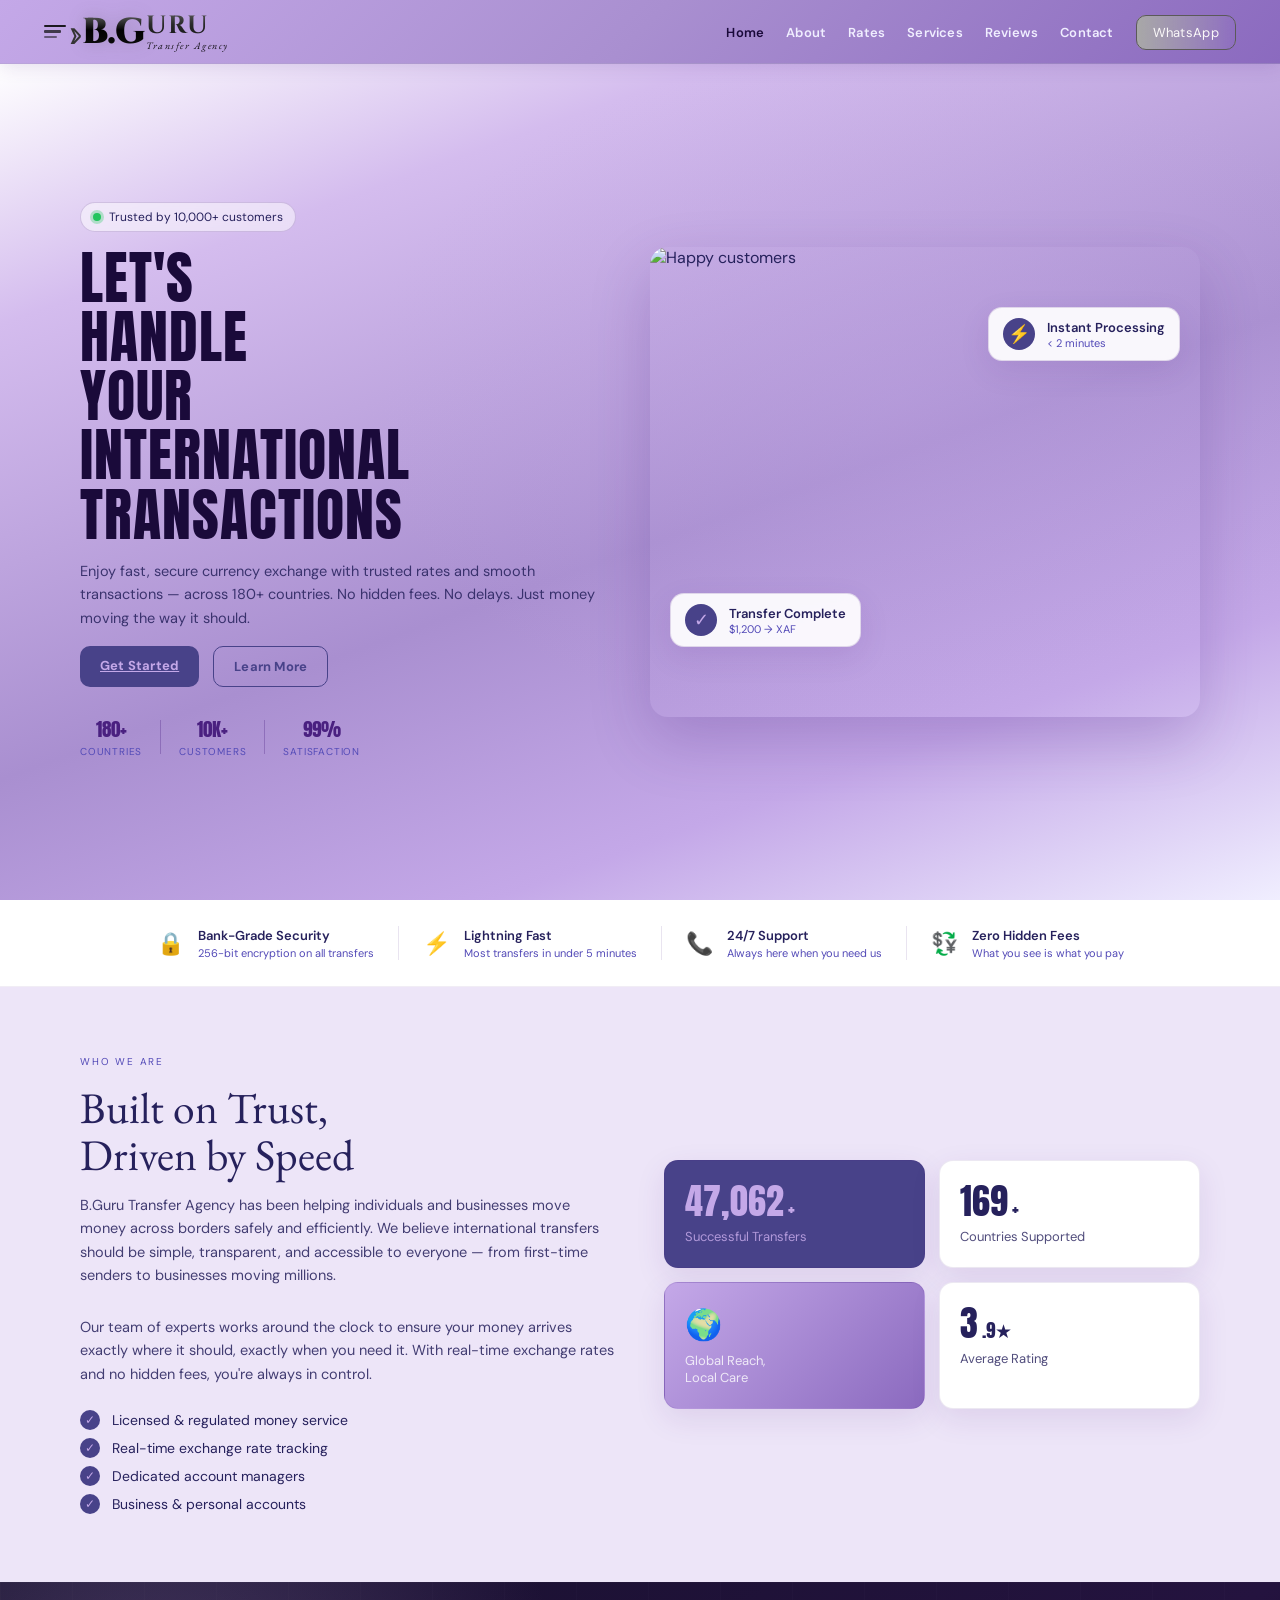
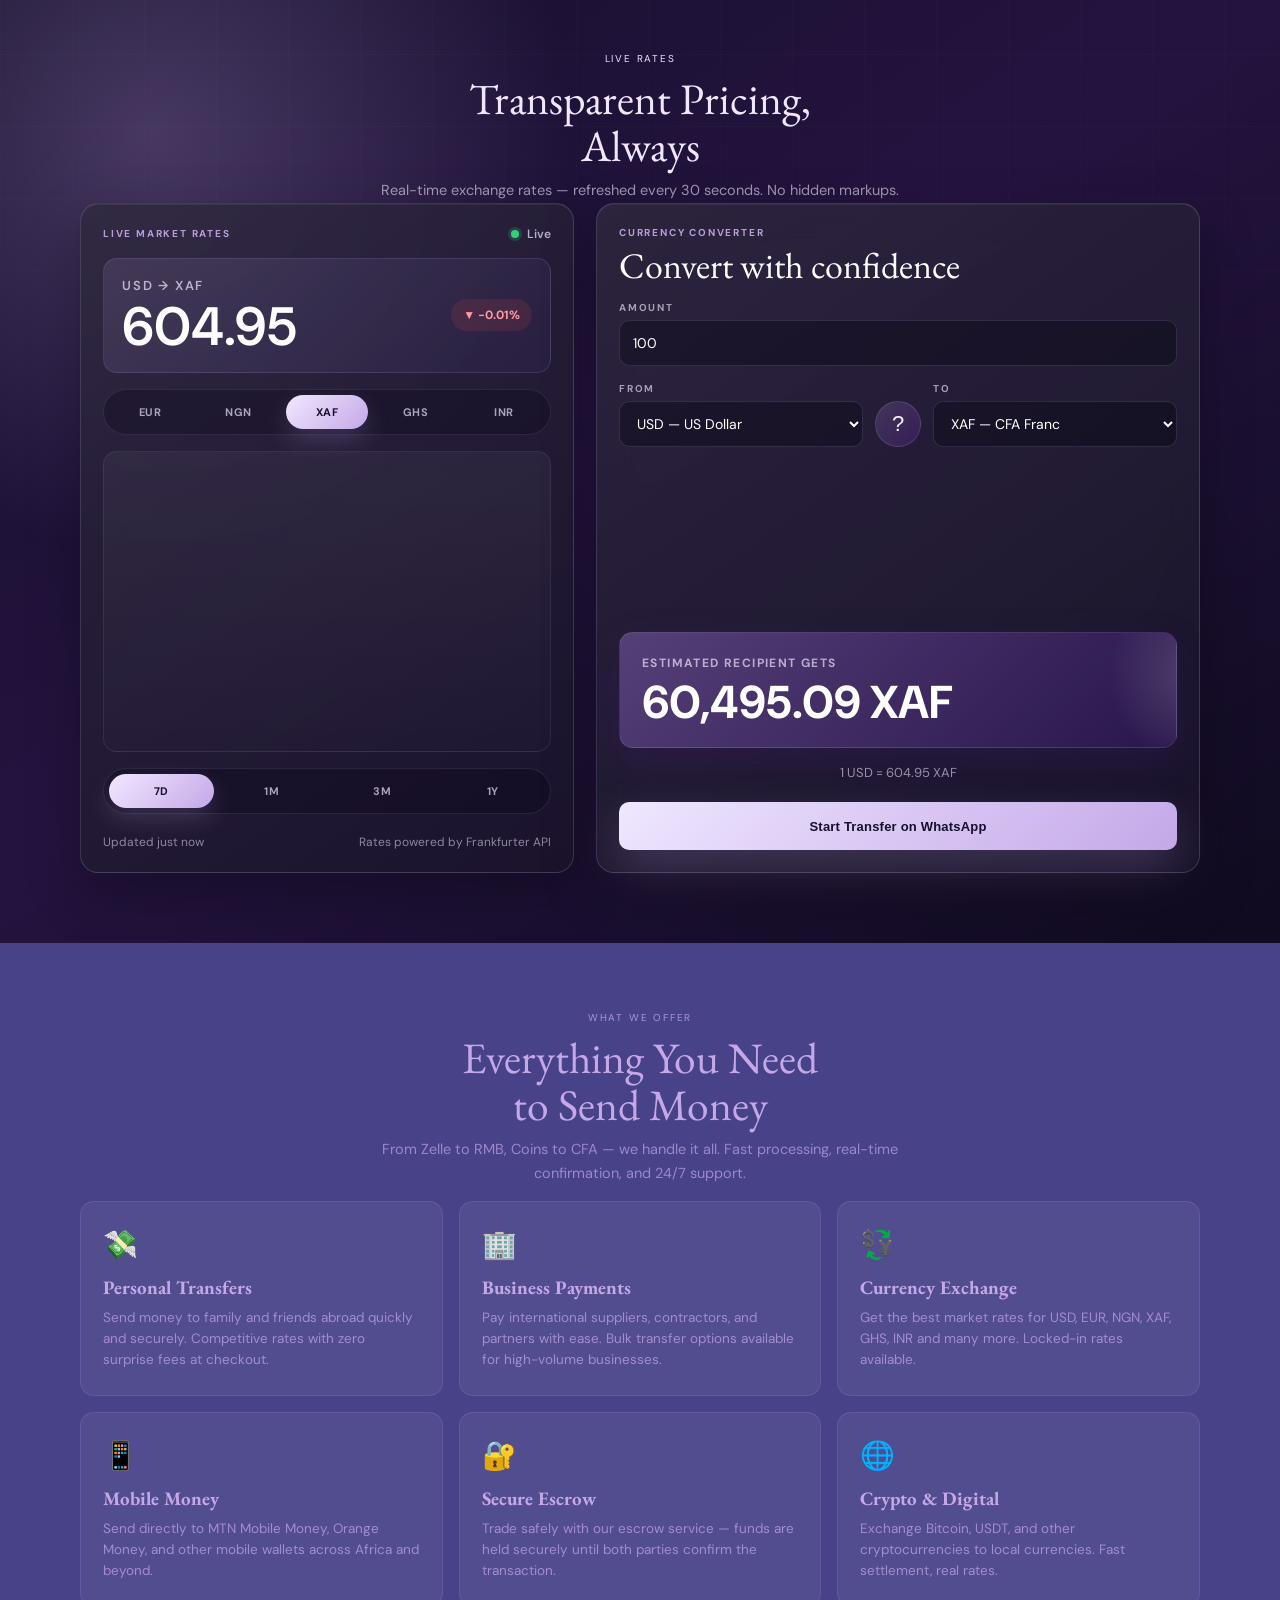
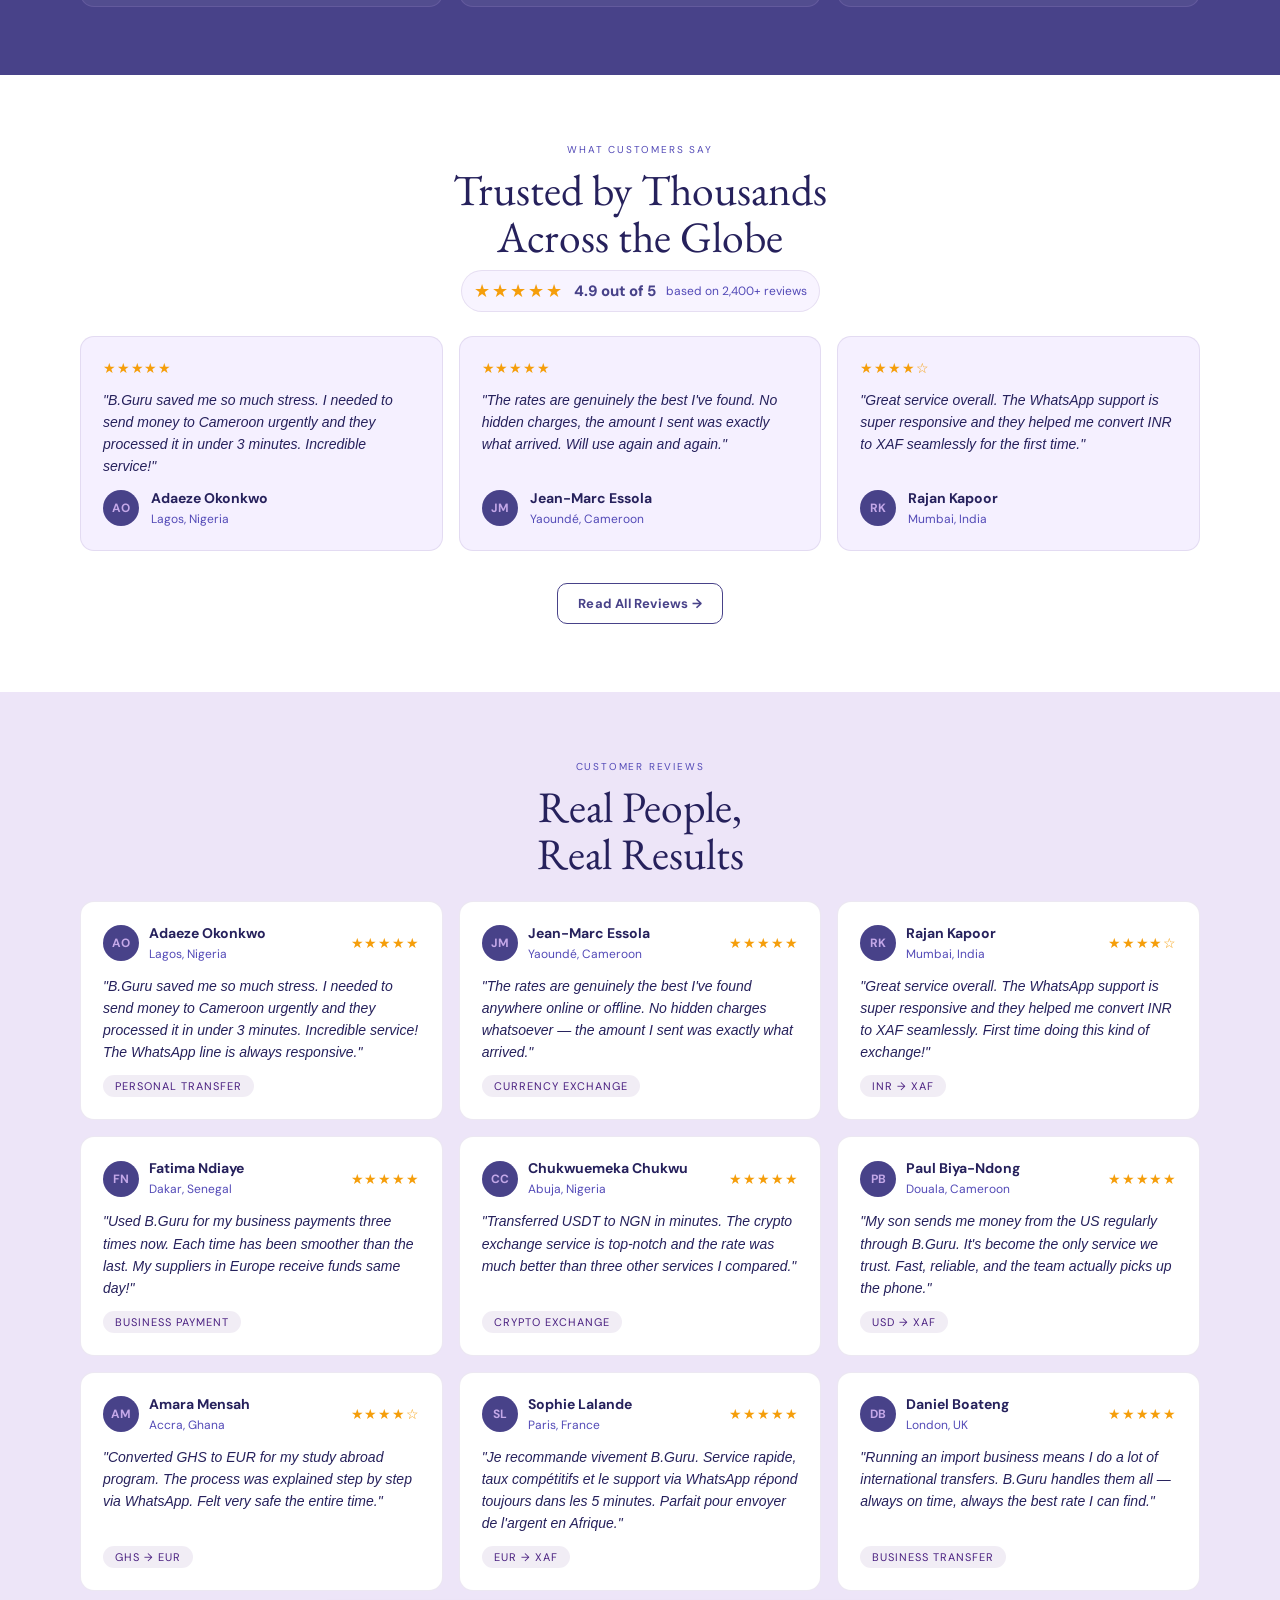
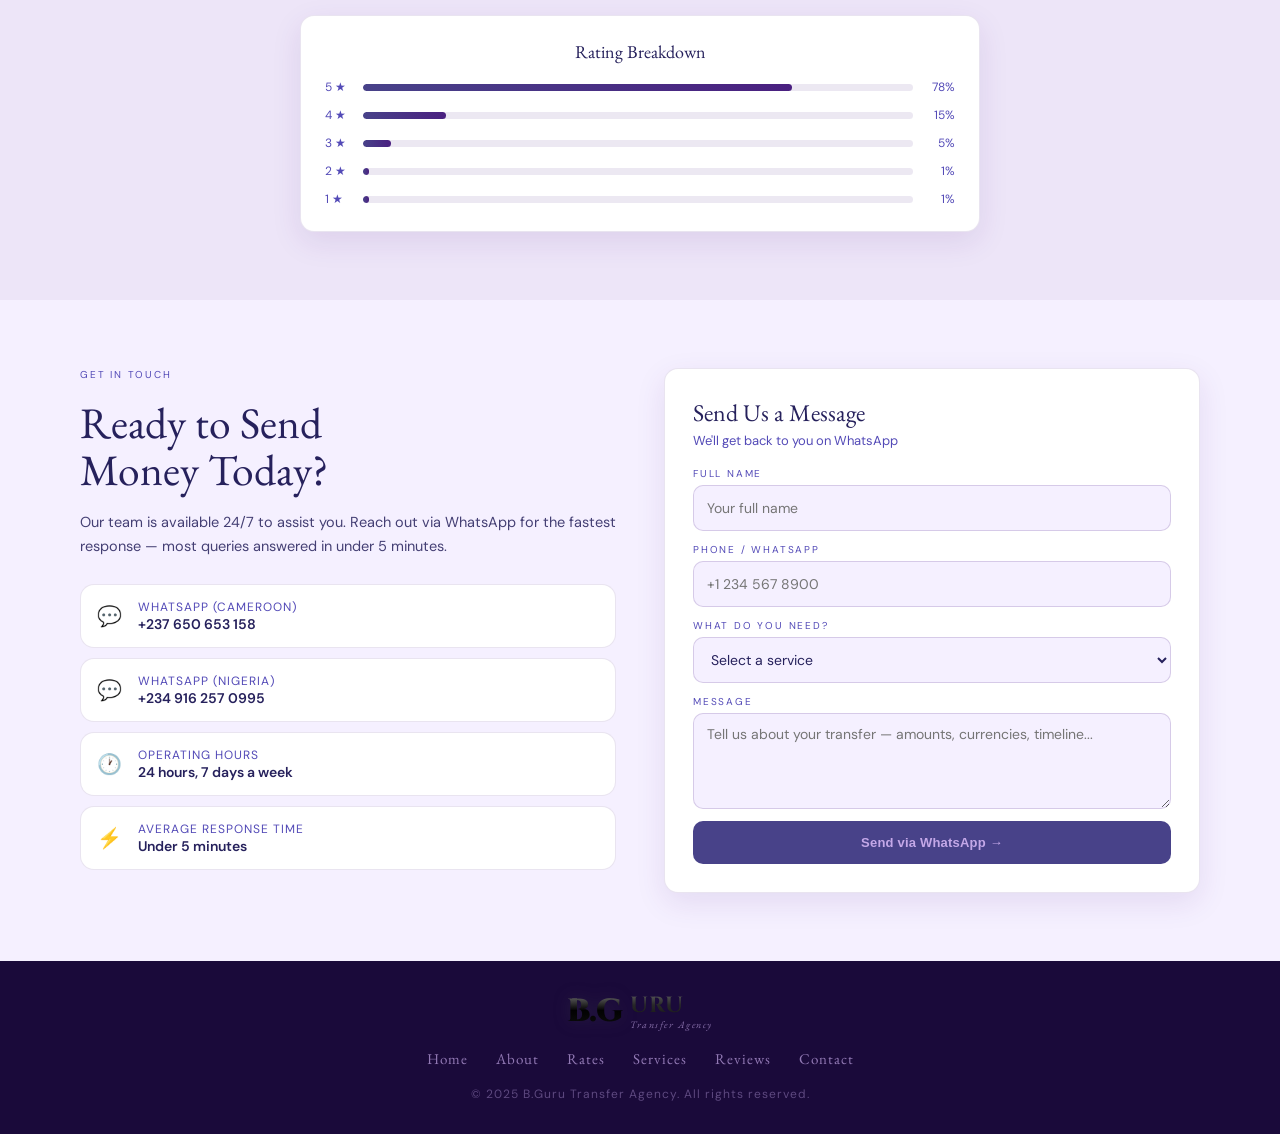
==== commit 85c59112: "Design changes" ====
--- a/index.html
+++ b/index.html
@@ -88,6 +88,10 @@
         <h1 class="hero-title">Let's<br>Handle<br>Your<br>International<br>Transactions</h1>
         <p class="section-body">Enjoy fast, secure currency exchange with trusted rates and smooth transactions — across
           180+ countries. No hidden fees. No delays. Just money moving the way it should.</p>
+        <div class="hero-cta">
+          <a href="#contact" class="btn-primary">Get Started</a>
+          <a href="#about" class="btn-outline">Learn More</a>
+        </div>
         <div class="hero-stats">
           <div class="stat"><span class="stat-num" data-count="180">0</span><span>+</span>
             <div class="stat-label">Countries</div>
@@ -100,10 +104,6 @@
           <div class="stat"><span class="stat-num" data-count="99">0</span><span>%</span>
             <div class="stat-label">Satisfaction</div>
           </div>
-        </div>
-        <div class="hero-cta">
-          <a href="#contact" class="btn-primary">Get Started</a>
-          <a href="#about" class="btn-outline">Learn More</a>
         </div>
       </div>
       <div class="hero-image-shape" data-reveal data-delay="200">
@@ -212,66 +212,92 @@
         <p class="section-body">Real-time exchange rates — refreshed every 30 seconds. No hidden markups.</p>
       </div>
       <div class="rates-converter-wrap">
-        <!-- Live Rates Table -->
-        <div class="rates-table-wrap" data-reveal>
-          <div class="rates-table-header">
-            <span>Live Exchange Rates</span>
+        <article class="rate-card live-rate-card" data-reveal>
+          <div class="rate-card-top">
+            <span class="rate-eyebrow">Live Market Rates</span>
             <span class="rates-refresh"><span class="pulse-dot"></span> Live</span>
           </div>
-          <table class="rates-table" id="rates-table">
-            <thead>
-              <tr>
-                <th>Currency</th>
-                <th>Code</th>
-                <th>Rate (vs USD)</th>
-                <th>Change</th>
-              </tr>
-            </thead>
-            <tbody id="rates-body">
-              <!-- JS fills this -->
-            </tbody>
-          </table>
-          <div class="rates-footnote">Rates from open exchange API · Updated every 30s</div>
-        </div>
-
-        <!-- Currency Converter -->
-        <div class="converter-wrap" data-reveal data-delay="150">
-          <div class="converter-header">Currency Converter</div>
+
+          <div class="selected-rate-panel" id="selected-rate-panel">
+            <div>
+              <div class="selected-pair" id="selected-pair">USD → XAF</div>
+              <div class="selected-rate" id="selected-rate">604.58</div>
+            </div>
+            <div class="rate-change up" id="selected-change">▲ +0.12%</div>
+          </div>
+
+          <div class="currency-tabs" id="currency-tabs" aria-label="Select live rate currency">
+            <button type="button" class="currency-tab" data-currency="EUR">EUR</button>
+            <button type="button" class="currency-tab" data-currency="NGN">NGN</button>
+            <button type="button" class="currency-tab active" data-currency="XAF">XAF</button>
+            <button type="button" class="currency-tab" data-currency="GHS">GHS</button>
+            <button type="button" class="currency-tab" data-currency="INR">INR</button>
+          </div>
+
+          <div class="rate-chart-shell">
+            <canvas id="rate-chart" height="190"></canvas>
+            <div class="chart-loading" id="chart-loading">Updating rates...</div>
+          </div>
+
+          <div class="range-tabs" id="range-tabs" aria-label="Select chart range">
+            <button type="button" class="range-tab active" data-range="7D">7D</button>
+            <button type="button" class="range-tab" data-range="1M">1M</button>
+            <button type="button" class="range-tab" data-range="3M">3M</button>
+            <button type="button" class="range-tab" data-range="1Y">1Y</button>
+          </div>
+
+          <div class="rate-card-footer">
+            <span id="rates-updated">Updated just now</span>
+            <span>Rates powered by Frankfurter API</span>
+          </div>
+        </article>
+
+        <article class="rate-card converter-wrap" data-reveal data-delay="150">
+          <div class="converter-header">
+            <span class="rate-eyebrow">Currency Converter</span>
+            <h3>Convert with confidence</h3>
+          </div>
+
           <div class="converter-row">
-            <label>Amount</label>
-            <input type="number" id="conv-amount" value="100" min="0" />
-          </div>
-          <div class="converter-row">
-            <label>From</label>
-            <select id="conv-from">
-              <option value="USD">🇺🇸 USD — US Dollar</option>
-              <option value="EUR">🇪🇺 EUR — Euro</option>
-              <option value="NGN">🇳🇬 NGN — Naira</option>
-              <option value="XAF">🇨🇲 XAF — CFA Franc</option>
-              <option value="GHS">🇬🇭 GHS — Ghana Cedis</option>
-              <option value="INR">🇮🇳 INR — Indian Rupee</option>
-            </select>
-          </div>
-          <button class="swap-btn" id="swap-btn" title="Swap currencies">⇅</button>
-          <div class="converter-row">
-            <label>To</label>
-            <select id="conv-to">
-              <option value="XAF">🇨🇲 XAF — CFA Franc</option>
-              <option value="USD">🇺🇸 USD — US Dollar</option>
-              <option value="EUR">🇪🇺 EUR — Euro</option>
-              <option value="NGN">🇳🇬 NGN — Naira</option>
-              <option value="GHS">🇬🇭 GHS — Ghana Cedis</option>
-              <option value="INR">🇮🇳 INR — Indian Rupee</option>
-            </select>
-          </div>
+            <label for="conv-amount">Amount</label>
+            <input type="number" id="conv-amount" value="100" min="0" inputmode="decimal" />
+          </div>
+
+          <div class="converter-grid">
+            <div class="converter-row">
+              <label for="conv-from">From</label>
+              <select id="conv-from">
+                <option value="USD">USD — US Dollar</option>
+                <option value="EUR">EUR — Euro</option>
+                <option value="NGN">NGN — Naira</option>
+                <option value="XAF">XAF — CFA Franc</option>
+                <option value="GHS">GHS — Ghana Cedis</option>
+                <option value="INR">INR — Indian Rupee</option>
+              </select>
+            </div>
+            <button class="swap-btn" id="swap-btn" type="button" title="Swap currencies" aria-label="Swap currencies">⇄</button>
+            <div class="converter-row">
+              <label for="conv-to">To</label>
+              <select id="conv-to">
+                <option value="XAF">XAF — CFA Franc</option>
+                <option value="USD">USD — US Dollar</option>
+                <option value="EUR">EUR — Euro</option>
+                <option value="NGN">NGN — Naira</option>
+                <option value="GHS">GHS — Ghana Cedis</option>
+                <option value="INR">INR — Indian Rupee</option>
+              </select>
+            </div>
+          </div>
+
           <div class="conv-result" id="conv-result">
+            <div class="conv-result-label" id="conv-label">Estimated recipient gets</div>
             <div class="conv-result-num" id="conv-num">—</div>
-            <div class="conv-result-label" id="conv-label">Enter an amount to convert</div>
-          </div>
-          <div class="conv-rate-display" id="conv-rate-display"></div>
-          <a href="https://wa.me/237650653158" class="btn-primary"
-            style="text-decoration:none;text-align:center;display:block;margin-top:20px;">Start a Transfer →</a>
-        </div>
+          </div>
+
+          <div class="conv-rate-display" id="conv-rate-display">Fetching live rate...</div>
+
+          <button type="button" class="btn-primary transfer-cta" id="transfer-whatsapp">Start Transfer on WhatsApp</button>
+        </article>
       </div>
     </section>
 
@@ -597,7 +623,8 @@
 
   </main>
 
+  <script src="https://cdn.jsdelivr.net/npm/chart.js"></script>
   <script src="main.js"></script>
 </body>
 
-</html>+</html>
--- a/style.css
+++ b/style.css
@@ -17,8 +17,15 @@
   --light: #F5F0FF;
   --text-dark: #26215C;
   --text-mid: #534AB7;
-  --nav-h: 70px;
+  --nav-h: 64px;
   --purple-grad: linear-gradient(135deg, #C4A8E8 0%, #A98FD0 50%, #8B6ABF 100%);
+  --radius-xs: 8px;
+  --radius-sm: 10px;
+  --radius-md: 14px;
+  --radius-lg: 18px;
+  --shadow-soft: 0 10px 30px rgba(74, 32, 128, 0.10);
+  --shadow-lift: 0 16px 42px rgba(74, 32, 128, 0.14);
+  --container: 1120px;
 }
 
 html {
@@ -48,9 +55,19 @@
 
 /* ─── REVEAL ANIMATIONS ─── */
 [data-reveal] {
-  opacity: 0;
-  transform: translateY(32px);
+  opacity: 1;
+  transform: translateY(0);
   transition: opacity 0.7s ease, transform 0.7s ease;
+}
+
+html.js [data-reveal] {
+  opacity: 1;
+  transform: translateY(0);
+}
+
+html.js [data-reveal].revealed {
+  opacity: 1;
+  transform: translateY(0);
 }
 
 [data-reveal].revealed {
@@ -221,7 +238,7 @@
 
 .nav-links a:not(.whatsapp-btn) {
   font-family: 'EB Garamond', Georgia, serif;
-  font-size: 16px;
+  font-size: 20px;
   color: #F0EEFF;
   text-decoration: none;
   letter-spacing: 1px;
@@ -307,11 +324,13 @@
   z-index: 900;
   backdrop-filter: blur(4px);
   opacity: 0;
+  pointer-events: none;
   transition: opacity 0.3s;
 }
 
 .mobile-nav-overlay.visible {
   opacity: 1;
+  pointer-events: auto;
 }
 
 .mobile-nav {
@@ -423,6 +442,7 @@
   inset: 0;
   background: radial-gradient(ellipse 60% 60% at 70% 40%, rgba(196, 168, 232, 0.3) 0%, transparent 70%);
   pointer-events: none;
+  z-index: 0;
 }
 
 .hero-left {
@@ -430,6 +450,8 @@
   flex-direction: column;
   gap: 20px;
   padding-left: 40px;
+  position: relative;
+  z-index: 1;
 }
 
 .hero-badge {
@@ -536,6 +558,7 @@
   border-radius: 50% 50% 50% 50% / 60% 60% 40% 40%;
   overflow: hidden;
   box-shadow: 0 24px 80px rgba(74, 32, 128, 0.3);
+  z-index: 1;
 }
 
 .hero-image-shape img {
@@ -841,223 +864,401 @@
   color: var(--accent);
 }
 
-/* ─── RATES ─── */
+/* Rates and converter */
 #rates {
-  background: var(--light);
-  padding: 80px 80px;
-  gap: 40px;
+  position: relative;
+  background:
+    radial-gradient(circle at 12% 16%, rgba(196, 168, 232, 0.26), transparent 30%),
+    linear-gradient(145deg, #17102d 0%, #24133f 48%, #100b20 100%);
+  padding: 88px 80px;
+  gap: 44px;
+  overflow: hidden;
+}
+
+#rates::before {
+  content: "";
+  position: absolute;
+  inset: 0;
+  pointer-events: none;
+  background-image:
+    linear-gradient(rgba(255, 255, 255, 0.035) 1px, transparent 1px),
+    linear-gradient(90deg, rgba(255, 255, 255, 0.025) 1px, transparent 1px);
+  background-size: 72px 72px;
+  mask-image: linear-gradient(to bottom, rgba(0, 0, 0, 0.65), transparent 78%);
 }
 
 .rates-header {
+  position: relative;
   text-align: center;
   display: flex;
   flex-direction: column;
   align-items: center;
   gap: 12px;
   margin: 0 auto;
-  max-width: 1100px;
+  max-width: 900px;
+}
+
+#rates .section-label,
+#rates .section-title {
+  color: #efe7ff;
+}
+
+#rates .section-body {
+  color: rgba(239, 231, 255, 0.72);
 }
 
 .rates-converter-wrap {
+  position: relative;
   display: grid;
-  grid-template-columns: 1fr 1fr;
-  gap: 32px;
+  grid-template-columns: minmax(0, 0.9fr) minmax(0, 1.1fr);
+  gap: 28px;
   width: 100%;
-  max-width: 1100px;
+  max-width: 1120px;
   margin: 0 auto;
-  align-items: start;
-}
-
-.rates-table-wrap {
-  background: #fff;
-  border-radius: 20px;
-  overflow: hidden;
-  border: 1px solid rgba(74, 32, 128, 0.12);
-  box-shadow: 0 4px 24px rgba(74, 32, 128, 0.08);
-}
-
-.rates-table-header {
-  display: flex;
-  align-items: center;
+  align-items: stretch;
+}
+
+.rate-card {
+  min-height: 620px;
+  height: 100%;
+  border: 1px solid rgba(224, 208, 255, 0.16);
+  border-radius: 24px;
+  background:
+    linear-gradient(145deg, rgba(255, 255, 255, 0.105), rgba(255, 255, 255, 0.035)),
+    rgba(16, 10, 34, 0.78);
+  box-shadow: 0 28px 80px rgba(0, 0, 0, 0.36), inset 0 1px 0 rgba(255, 255, 255, 0.08);
+  backdrop-filter: blur(18px);
+}
+
+.live-rate-card,
+.converter-wrap {
+  display: flex;
+  flex-direction: column;
+  gap: 20px;
+  padding: 28px;
+}
+
+.rate-card-top,
+.rate-card-footer,
+.selected-rate-panel,
+.converter-grid {
+  display: flex;
+  align-items: center;
+}
+
+.rate-card-top,
+.rate-card-footer,
+.selected-rate-panel {
   justify-content: space-between;
-  padding: 18px 24px;
-  background: var(--dark);
-  color: var(--accent);
-  font-size: 14px;
+}
+
+.rate-eyebrow {
+  color: rgba(196, 168, 232, 0.92);
+  font-size: 11px;
+  font-weight: 700;
+  letter-spacing: 2.4px;
+  text-transform: uppercase;
+}
+
+.rates-refresh {
+  display: inline-flex;
+  align-items: center;
+  gap: 8px;
+  color: rgba(235, 226, 255, 0.74);
+  font-size: 12px;
   font-weight: 600;
-  letter-spacing: 0.5px;
-}
-
-.rates-refresh {
-  display: flex;
-  align-items: center;
-  gap: 8px;
-  font-size: 12px;
-  opacity: 0.9;
 }
 
 .pulse-dot {
   width: 8px;
   height: 8px;
-  background: #22c55e;
+  background: #31d17b;
   border-radius: 50%;
-  animation: badge-pulse 1.5s infinite;
-}
-
-.rates-table {
-  width: 100%;
-  border-collapse: collapse;
-}
-
-.rates-table thead th {
-  padding: 12px 16px;
-  text-align: left;
+  box-shadow: 0 0 0 3px rgba(49, 209, 123, 0.2);
+  animation: badge-pulse 1.6s infinite;
+}
+
+.selected-rate-panel {
+  gap: 20px;
+  padding: 24px;
+  border: 1px solid rgba(196, 168, 232, 0.14);
+  border-radius: 20px;
+  background: linear-gradient(135deg, rgba(196, 168, 232, 0.13), rgba(72, 66, 137, 0.12));
+}
+
+.selected-pair {
+  color: rgba(239, 231, 255, 0.7);
+  font-size: 13px;
+  font-weight: 600;
+  letter-spacing: 1.8px;
+  text-transform: uppercase;
+}
+
+.selected-rate {
+  margin-top: 7px;
+  color: #ffffff;
+  font-family: 'DM Sans', sans-serif;
+  font-feature-settings: "tnum";
+  font-size: clamp(42px, 5vw, 64px);
+  font-weight: 600;
+  letter-spacing: 0;
+  line-height: 0.98;
+  transition: opacity 0.22s ease, transform 0.22s ease;
+}
+
+.rate-change {
+  flex: 0 0 auto;
+  border-radius: 999px;
+  padding: 8px 12px;
+  font-size: 12px;
+  font-weight: 700;
+  font-feature-settings: "tnum";
+}
+
+.rate-change.up {
+  color: #8ff2b7;
+  background: rgba(34, 197, 94, 0.13);
+}
+
+.rate-change.down {
+  color: #ff9aa2;
+  background: rgba(239, 68, 68, 0.13);
+}
+
+.currency-tabs,
+.range-tabs {
+  display: flex;
+  gap: 8px;
+  padding: 6px;
+  border: 1px solid rgba(196, 168, 232, 0.12);
+  border-radius: 999px;
+  background: rgba(6, 3, 18, 0.28);
+}
+
+.currency-tab,
+.range-tab {
+  flex: 1;
+  min-height: 38px;
+  border: 0;
+  border-radius: 999px;
+  background: transparent;
+  color: rgba(239, 231, 255, 0.68);
+  cursor: pointer;
+  font-family: 'DM Sans', sans-serif;
+  font-size: 12px;
+  font-weight: 700;
+  letter-spacing: 0.6px;
+  transition: background 0.2s ease, color 0.2s ease, transform 0.2s ease;
+}
+
+.currency-tab:hover,
+.range-tab:hover {
+  color: #ffffff;
+  transform: translateY(-1px);
+}
+
+.currency-tab.active,
+.range-tab.active {
+  color: #170f2d;
+  background: linear-gradient(135deg, #f1e8ff, #c4a8e8);
+  box-shadow: 0 10px 24px rgba(196, 168, 232, 0.2);
+}
+
+.rate-chart-shell {
+  position: relative;
+  flex: 1;
+  min-height: 230px;
+  padding: 18px 8px 4px;
+  border-radius: 20px;
+  background: linear-gradient(180deg, rgba(255, 255, 255, 0.045), rgba(255, 255, 255, 0.012));
+  border: 1px solid rgba(196, 168, 232, 0.1);
+}
+
+.rate-chart-shell canvas {
+  width: 100% !important;
+  height: 100% !important;
+}
+
+.chart-loading {
+  position: absolute;
+  inset: 0;
+  display: none;
+  align-items: center;
+  justify-content: center;
+  color: rgba(239, 231, 255, 0.62);
+  font-size: 13px;
+  background: rgba(16, 10, 34, 0.38);
+  border-radius: 20px;
+}
+
+.chart-loading.visible {
+  display: flex;
+}
+
+.rate-card-footer {
+  gap: 16px;
+  margin-top: auto;
+  padding-top: 4px;
+  color: rgba(239, 231, 255, 0.54);
+  font-size: 12px;
+}
+
+.converter-header {
+  display: flex;
+  flex-direction: column;
+  gap: 8px;
+}
+
+.converter-header h3 {
+  color: #ffffff;
+  font-family: 'EB Garamond', Georgia, serif;
+  font-size: clamp(30px, 4vw, 42px);
+  font-weight: 400;
+  line-height: 1.05;
+}
+
+.converter-row {
+  display: flex;
+  flex-direction: column;
+  gap: 8px;
+}
+
+.converter-row label {
+  color: rgba(239, 231, 255, 0.64);
   font-size: 11px;
+  font-weight: 700;
+  letter-spacing: 1.6px;
   text-transform: uppercase;
-  letter-spacing: 1.5px;
-  color: var(--text-mid);
-  background: rgba(74, 32, 128, 0.04);
-  border-bottom: 1px solid rgba(74, 32, 128, 0.08);
-}
-
-.rates-table tbody tr {
-  transition: background 0.2s;
-}
-
-.rates-table tbody tr:hover {
-  background: rgba(196, 168, 232, 0.12);
-}
-
-.rates-table td {
-  padding: 14px 16px;
-  font-size: 14px;
-  color: var(--text-dark);
-  border-bottom: 1px solid rgba(74, 32, 128, 0.06);
-}
-
-.rates-table td.rate-num {
-  font-family: 'DM Sans', sans-serif;
-  font-weight: 600;
-  font-size: 15px;
-  color: var(--mid);
-  font-feature-settings: "tnum";
-}
-
-.rate-change.up {
-  color: #16a34a;
-  font-size: 12px;
-}
-
-.rate-change.down {
-  color: #dc2626;
-  font-size: 12px;
-}
-
-.rates-footnote {
-  padding: 12px 16px;
-  font-size: 11px;
-  color: var(--text-mid);
-  text-align: center;
-  border-top: 1px solid rgba(74, 32, 128, 0.06);
-}
-
-.converter-wrap {
-  background: #fff;
-  border-radius: 20px;
-  padding: 28px;
-  border: 1px solid rgba(74, 32, 128, 0.12);
-  box-shadow: 0 4px 24px rgba(74, 32, 128, 0.08);
-  display: flex;
-  flex-direction: column;
-  gap: 16px;
-}
-
-.converter-header {
-  font-family: 'EB Garamond', Georgia, serif;
-  font-size: 22px;
-  color: var(--text-dark);
-  font-weight: 500;
-}
-
-.converter-row {
-  display: flex;
-  flex-direction: column;
-  gap: 6px;
-}
-
-.converter-row label {
-  font-size: 12px;
-  text-transform: uppercase;
-  letter-spacing: 1.5px;
-  color: var(--text-mid);
 }
 
 .converter-row input,
 .converter-row select {
   width: 100%;
-  padding: 12px 16px;
-  border: 1.5px solid rgba(74, 32, 128, 0.2);
-  border-radius: 12px;
+  min-height: 54px;
+  padding: 14px 16px;
+  border: 1px solid rgba(196, 168, 232, 0.16);
+  border-radius: 16px;
+  outline: none;
+  background: rgba(5, 3, 16, 0.36);
+  color: #ffffff;
+  font-family: 'DM Sans', sans-serif;
   font-size: 15px;
-  font-family: 'DM Sans', sans-serif;
-  color: var(--text-dark);
-  background: var(--light);
-  outline: none;
-  transition: border-color 0.2s;
+  font-feature-settings: "tnum";
+  transition: border-color 0.2s ease, box-shadow 0.2s ease, background 0.2s ease;
+}
+
+.converter-row select option {
+  color: #1b1234;
 }
 
 .converter-row input:focus,
 .converter-row select:focus {
-  border-color: var(--dark);
+  border-color: rgba(196, 168, 232, 0.58);
+  box-shadow: 0 0 0 4px rgba(196, 168, 232, 0.1);
+  background: rgba(5, 3, 16, 0.52);
+}
+
+.converter-grid {
+  display: grid;
+  grid-template-columns: 1fr auto 1fr;
+  gap: 14px;
 }
 
 .swap-btn {
-  align-self: center;
-  width: 40px;
-  height: 40px;
-  background: var(--dark);
-  color: var(--accent);
-  border: none;
+  align-self: end;
+  width: 54px;
+  height: 54px;
+  border: 1px solid rgba(196, 168, 232, 0.18);
   border-radius: 50%;
-  font-size: 20px;
+  background: linear-gradient(135deg, rgba(196, 168, 232, 0.18), rgba(74, 32, 128, 0.45));
+  color: #f7f0ff;
   cursor: pointer;
-  display: flex;
-  align-items: center;
-  justify-content: center;
-  transition: transform 0.3s, background 0.2s;
+  font-size: 0;
+  transition: transform 0.28s ease, border-color 0.2s ease, box-shadow 0.2s ease;
+}
+
+.swap-btn::before {
+  content: "?";
+  display: block;
+  font-size: 22px;
+  line-height: 1;
 }
 
 .swap-btn:hover {
-  background: var(--mid);
-  transform: rotate(180deg);
+  transform: rotate(180deg) scale(1.04);
+  border-color: rgba(196, 168, 232, 0.46);
+  box-shadow: 0 12px 28px rgba(196, 168, 232, 0.16);
 }
 
 .conv-result {
-  background: linear-gradient(135deg, var(--dark), var(--mid));
-  border-radius: 14px;
-  padding: 20px;
+  position: relative;
+  overflow: hidden;
+  margin-top: auto;
+  border-radius: 22px;
+  padding: 28px;
+  text-align: left;
+  background:
+    linear-gradient(135deg, rgba(196, 168, 232, 0.28), rgba(74, 32, 128, 0.38)),
+    linear-gradient(145deg, #2a174e, #15102c);
+  border: 1px solid rgba(255, 255, 255, 0.1);
+  box-shadow: 0 24px 60px rgba(74, 32, 128, 0.24), inset 0 1px 0 rgba(255, 255, 255, 0.08);
+}
+
+.conv-result::after {
+  content: "";
+  position: absolute;
+  inset: -60% -25% auto auto;
+  width: 220px;
+  height: 220px;
+  background: radial-gradient(circle, rgba(255, 255, 255, 0.18), transparent 62%);
+  pointer-events: none;
+}
+
+.conv-result-num {
+  position: relative;
+  z-index: 1;
+  margin-top: 8px;
+  color: #ffffff;
+  font-family: 'DM Sans', sans-serif;
+  font-feature-settings: "tnum";
+  font-size: clamp(34px, 5vw, 56px);
+  font-weight: 700;
+  letter-spacing: 0;
+  line-height: 1;
+  transition: opacity 0.25s ease, transform 0.25s ease;
+}
+
+.conv-result-label {
+  position: relative;
+  z-index: 1;
+  color: rgba(239, 231, 255, 0.68);
+  font-size: 12px;
+  font-weight: 700;
+  letter-spacing: 1.4px;
+  text-transform: uppercase;
+}
+
+.conv-rate-display {
+  min-height: 22px;
+  color: rgba(239, 231, 255, 0.62);
+  font-size: 13px;
   text-align: center;
-}
-
-.conv-result-num {
-  font-family: 'Anton', sans-serif;
-  font-size: 36px;
-  color: var(--accent);
-  line-height: 1;
-}
-
-.conv-result-label {
-  font-size: 12px;
-  color: rgba(196, 168, 232, 0.8);
-  margin-top: 6px;
-  letter-spacing: 1px;
-}
-
-.conv-rate-display {
-  text-align: center;
-  font-size: 12px;
-  color: var(--text-mid);
-  min-height: 18px;
+  font-feature-settings: "tnum";
+}
+
+.transfer-cta {
+  width: 100%;
+  min-height: 54px;
+  border-radius: 999px;
+  background: linear-gradient(135deg, #efe7ff, #c4a8e8);
+  color: #170f2d;
+  font-weight: 800;
+  box-shadow: 0 18px 45px rgba(196, 168, 232, 0.22);
+}
+
+.transfer-cta:hover {
+  background: linear-gradient(135deg, #ffffff, #d8c2f5);
+  box-shadow: 0 22px 54px rgba(196, 168, 232, 0.3);
 }
 
 /* ─── SERVICES ─── */
@@ -1585,10 +1786,545 @@
   letter-spacing: 1px;
 }
 
+/* Refined fintech design system */
+section {
+  padding: clamp(56px, 6vw, 76px) 80px;
+}
+
+nav {
+  padding: 0 44px;
+  box-shadow: 0 1px 18px rgba(74, 32, 128, 0.16);
+}
+
+nav.scrolled {
+  box-shadow: 0 10px 30px rgba(74, 32, 128, 0.16);
+}
+
+.logo-bg {
+  font-size: 36px;
+}
+
+.logo-uru {
+  font-size: 25px;
+}
+
+.logo-tagline {
+  font-size: 10px;
+  letter-spacing: 1.5px;
+}
+
+.nav-links {
+  gap: 22px;
+}
+
+.nav-links a:not(.whatsapp-btn) {
+  font-family: 'DM Sans', sans-serif;
+  font-size: 13px;
+  font-weight: 600;
+  letter-spacing: 0.2px;
+}
+
+.whatsapp-btn,
+.btn-primary,
+.btn-outline {
+  border-radius: var(--radius-sm);
+}
+
+.whatsapp-btn {
+  padding: 8px 16px;
+  font-family: 'DM Sans', sans-serif;
+  font-size: 13px !important;
+  letter-spacing: 0.3px !important;
+}
+
+.btn-primary,
+.btn-outline {
+  padding: 11px 20px;
+  font-size: 13px;
+  font-weight: 700;
+  letter-spacing: 0.2px;
+}
+
+.btn-primary:hover,
+.btn-outline:hover {
+  box-shadow: var(--shadow-soft);
+}
+
+.section-label,
+.rate-eyebrow,
+.converter-row label,
+.cf-field label {
+  font-size: 10px;
+  letter-spacing: 1.8px;
+}
+
+.section-title {
+  font-size: clamp(30px, 3.4vw, 44px);
+  line-height: 1.08;
+}
+
+.section-body {
+  font-size: 14.5px;
+  line-height: 1.62;
+  max-width: 560px;
+}
+
+#hero {
+  min-height: calc(100vh - var(--nav-h));
+  grid-template-columns: minmax(0, 0.95fr) minmax(340px, 1fr);
+  padding: clamp(52px, 6vw, 72px) 80px;
+  gap: 48px;
+}
+
+.hero-left {
+  gap: 16px;
+  padding-left: 0;
+  max-width: 560px;
+}
+
+.hero-badge {
+  padding: 6px 12px;
+  border-radius: 999px;
+  font-size: 12px;
+}
+
+.hero-title {
+  font-size: clamp(42px, 5.2vw, 66px);
+  line-height: 1.02;
+}
+
+.hero-stats {
+  gap: 18px;
+  padding: 12px 0 4px;
+}
+
+.stat-num {
+  font-size: 28px;
+}
+
+.stat span {
+  font-size: 19px;
+}
+
+.stat-label {
+  font-size: 10px;
+  letter-spacing: 0.8px;
+}
+
+.stat-div {
+  height: 34px;
+}
+
+.hero-image-shape {
+  height: clamp(360px, 43vw, 470px);
+  border-radius: var(--radius-lg);
+  box-shadow: 0 24px 60px rgba(74, 32, 128, 0.22);
+}
+
+.hero-floating-card {
+  border-radius: var(--radius-md);
+  padding: 10px 14px;
+  box-shadow: var(--shadow-soft);
+}
+
+.fc-icon {
+  width: 32px;
+  height: 32px;
+  font-size: 18px;
+}
+
+#trust-bar {
+  padding: 26px 80px;
+}
+
+.trust-inner {
+  max-width: var(--container);
+  gap: 24px;
+}
+
+.trust-icon {
+  font-size: 22px;
+}
+
+.trust-text strong {
+  font-size: 13px;
+}
+
+.trust-text span {
+  font-size: 11px;
+}
+
+.trust-div {
+  height: 34px;
+}
+
+#about {
+  min-height: auto;
+  padding: 68px 80px;
+}
+
+.about-grid {
+  max-width: var(--container);
+  gap: 48px;
+}
+
+.about-left {
+  gap: 16px;
+}
+
+.about-features {
+  gap: 8px;
+}
+
+.af-item {
+  font-size: 14px;
+}
+
+.af-check {
+  width: 20px;
+  height: 20px;
+}
+
+.about-right {
+  gap: 14px;
+}
+
+.about-card,
+.service-card,
+.tmini-card,
+.tcard,
+.contact-method,
+.contact-form-card,
+.review-stats {
+  border-radius: var(--radius-md);
+}
+
+.about-card {
+  padding: 22px 20px;
+  box-shadow: var(--shadow-soft);
+}
+
+.about-card:hover,
+.service-card:hover,
+.tmini-card:hover,
+.tcard:hover,
+.whatsapp-method:hover {
+  transform: translateY(-3px);
+  box-shadow: var(--shadow-lift);
+}
+
+.ac-num {
+  font-size: 36px;
+}
+
+.ac-unit {
+  font-size: 19px;
+}
+
+.ac-icon {
+  font-size: 30px;
+}
+
+#rates {
+  padding: 70px 80px;
+  gap: 30px;
+}
+
+.rates-header,
+.services-header,
+.tp-header {
+  gap: 10px;
+  max-width: 780px;
+}
+
+.rates-converter-wrap {
+  max-width: var(--container);
+  gap: 22px;
+}
+
+.rate-card {
+  min-height: 540px;
+  border-radius: var(--radius-lg);
+  box-shadow: 0 20px 54px rgba(0, 0, 0, 0.28), inset 0 1px 0 rgba(255, 255, 255, 0.06);
+}
+
+.live-rate-card,
+.converter-wrap {
+  gap: 16px;
+  padding: 22px;
+}
+
+.selected-rate-panel {
+  padding: 18px;
+  border-radius: var(--radius-md);
+}
+
+.selected-rate {
+  font-size: clamp(36px, 4.4vw, 54px);
+}
+
+.currency-tabs,
+.range-tabs {
+  gap: 6px;
+  padding: 5px;
+}
+
+.currency-tab,
+.range-tab {
+  min-height: 34px;
+  font-size: 11px;
+}
+
+.rate-chart-shell {
+  min-height: 190px;
+  border-radius: var(--radius-md);
+}
+
+.converter-header h3 {
+  font-size: clamp(28px, 3vw, 36px);
+}
+
+.converter-row {
+  gap: 6px;
+}
+
+.converter-row input,
+.converter-row select,
+.cf-field input,
+.cf-field select,
+.cf-field textarea {
+  min-height: 46px;
+  padding: 11px 13px;
+  border-radius: var(--radius-sm);
+  font-size: 14px;
+}
+
+.converter-grid {
+  gap: 12px;
+}
+
+.swap-btn {
+  width: 46px;
+  height: 46px;
+}
+
+.conv-result {
+  border-radius: var(--radius-md);
+  padding: 22px;
+  box-shadow: 0 16px 42px rgba(74, 32, 128, 0.20);
+}
+
+.conv-result-num {
+  font-size: clamp(30px, 4vw, 46px);
+}
+
+.transfer-cta {
+  min-height: 48px;
+}
+
+#services,
+#testimonials-preview,
+#testimonials,
+#contact {
+  padding: 68px 80px;
+}
+
+.services-grid,
+.testimonials-grid {
+  max-width: var(--container);
+  gap: 16px;
+}
+
+.service-card {
+  padding: 24px 22px;
+}
+
+.sc-icon {
+  font-size: 28px;
+  margin-bottom: 12px;
+}
+
+.service-card h3 {
+  font-size: 19px;
+  margin-bottom: 8px;
+}
+
+.service-card p {
+  font-size: 13.5px;
+  line-height: 1.55;
+}
+
+.tp-header {
+  margin-bottom: 24px;
+}
+
+.tp-aggregate {
+  gap: 10px;
+  padding: 8px 12px;
+  border: 1px solid rgba(74, 32, 128, 0.10);
+  border-radius: 999px;
+  background: rgba(245, 240, 255, 0.72);
+}
+
+.tp-stars {
+  font-size: 18px;
+}
+
+.tp-score {
+  font-family: 'DM Sans', sans-serif;
+  font-size: 15px;
+  font-weight: 800;
+}
+
+.tp-count {
+  font-size: 12px;
+}
+
+.testimonials-mini-grid {
+  max-width: var(--container);
+  gap: 16px;
+}
+
+.tmini-card,
+.tcard {
+  padding: 22px;
+  gap: 12px;
+}
+
+.tmini-card p,
+.tcard p {
+  font-family: 'DM Sans', sans-serif;
+  font-size: 14px;
+  line-height: 1.58;
+}
+
+.tmini-stars,
+.tcard-stars {
+  font-size: 14px;
+  letter-spacing: 0.8px;
+}
+
+.tmini-avatar,
+.tcard-avatar {
+  width: 36px;
+  height: 36px;
+  font-size: 12px;
+}
+
+.tcard-top {
+  gap: 10px;
+}
+
+.tcard-tag {
+  border-radius: 999px;
+}
+
+.testimonials-grid {
+  margin-bottom: 24px;
+}
+
+.review-stats {
+  max-width: 680px;
+  margin: 0 auto;
+  padding: 24px;
+  box-shadow: var(--shadow-soft);
+}
+
+.rs-header {
+  font-size: 18px;
+  text-align: center;
+}
+
+.rs-bar-row {
+  gap: 10px;
+}
+
+.rs-bar-bg {
+  height: 7px;
+}
+
+.contact-grid {
+  max-width: var(--container);
+  gap: 48px;
+}
+
+.contact-left {
+  gap: 18px;
+}
+
+.contact-methods {
+  gap: 10px;
+}
+
+.contact-method {
+  padding: 14px 16px;
+}
+
+.cm-icon {
+  font-size: 20px;
+}
+
+.cm-value {
+  font-size: 14px;
+}
+
+.contact-form-card {
+  padding: 28px;
+  box-shadow: var(--shadow-soft);
+}
+
+.cfc-title {
+  font-size: 24px;
+}
+
+.cfc-sub {
+  margin-bottom: 18px;
+}
+
+.cf-field {
+  gap: 5px;
+  margin-bottom: 12px;
+}
+
+.site-footer {
+  padding: 32px 80px;
+}
+
+.footer-inner {
+  gap: 18px;
+}
+
+
+.hero-title {
+  font-size: clamp(40px, 4.8vw, 58px);
+}
+
+.card-1 {
+  bottom: 70px;
+  left: 20px;
+}
+
+.card-2 {
+  top: 60px;
+  right: 20px;
+}
+
+
+[data-reveal],
+html.js [data-reveal],
+html.js [data-reveal].revealed {
+  opacity: 1 !important;
+  transform: none !important;
+}
+
+.mobile-nav-overlay:not(.visible) {
+  display: none !important;
+}
+
 /* ─── RESPONSIVE ─── */
 @media (max-width: 900px) {
   nav {
-    padding: 0 24px;
+    padding: 0 20px;
   }
 
   .nav-links {
@@ -1610,8 +2346,8 @@
 
   #hero {
     grid-template-columns: 1fr;
-    padding: 48px 24px 60px;
-    gap: 40px;
+    padding: 38px 24px 48px;
+    gap: 30px;
   }
 
   .hero-left {
@@ -1619,8 +2355,8 @@
   }
 
   .hero-image-shape {
-    height: 360px;
-    border-radius: 30px;
+    height: 320px;
+    border-radius: var(--radius-lg);
   }
 
   .card-1 {
@@ -1632,13 +2368,13 @@
   }
 
   #trust-bar {
-    padding: 32px 24px;
+    padding: 26px 24px;
     flex-direction: column;
   }
 
   .trust-inner {
     flex-direction: column;
-    gap: 20px;
+    gap: 16px;
   }
 
   .trust-div {
@@ -1647,24 +2383,38 @@
   }
 
   #about {
-    padding: 60px 24px;
+    padding: 50px 24px;
   }
 
   .about-grid {
     grid-template-columns: 1fr;
-    gap: 40px;
+    gap: 30px;
   }
 
   #rates {
-    padding: 60px 24px;
+    padding: 50px 24px;
   }
 
   .rates-converter-wrap {
     grid-template-columns: 1fr;
   }
 
+  .converter-wrap {
+    order: -1;
+  }
+
+  .rate-card {
+    min-height: 0;
+  }
+
+  .rate-card-footer {
+    align-items: flex-start;
+    flex-direction: column;
+    gap: 6px;
+  }
+
   #services {
-    padding: 60px 24px;
+    padding: 50px 24px;
   }
 
   .services-grid {
@@ -1672,7 +2422,7 @@
   }
 
   #testimonials-preview {
-    padding: 60px 24px;
+    padding: 50px 24px;
   }
 
   .testimonials-mini-grid {
@@ -1680,7 +2430,7 @@
   }
 
   #testimonials {
-    padding: 60px 24px;
+    padding: 50px 24px;
   }
 
   .testimonials-grid {
@@ -1688,16 +2438,16 @@
   }
 
   #contact {
-    padding: 60px 24px;
+    padding: 50px 24px;
   }
 
   .contact-grid {
     grid-template-columns: 1fr;
-    gap: 40px;
+    gap: 30px;
   }
 
   .site-footer {
-    padding: 40px 24px;
+    padding: 30px 24px;
   }
 
   .footer-links {
@@ -1705,7 +2455,7 @@
   }
 
   section {
-    padding: 60px 24px;
+    padding: 50px 24px;
   }
 
   #hero {
@@ -1714,6 +2464,77 @@
 }
 
 @media (max-width: 600px) {
+  .logo-bg {
+    font-size: 30px;
+  }
+
+  .logo-uru {
+    font-size: 21px;
+  }
+
+  .logo-tagline {
+    font-size: 9px;
+  }
+
+  .hero-title {
+    font-size: clamp(36px, 12vw, 48px);
+  }
+
+  .section-title {
+    font-size: clamp(28px, 9vw, 36px);
+  }
+
+  .section-body {
+    font-size: 14px;
+  }
+
+  .hero-stats {
+    justify-content: space-between;
+    gap: 12px;
+    width: 100%;
+  }
+
+  .stat-div {
+    height: 28px;
+  }
+
+  .live-rate-card,
+  .converter-wrap {
+    padding: 18px;
+  }
+
+  .selected-rate {
+    font-size: 34px;
+  }
+
+  .rate-chart-shell {
+    min-height: 170px;
+  }
+
+  .converter-grid {
+    grid-template-columns: 1fr;
+  }
+
+  .selected-rate-panel {
+    align-items: flex-start;
+    flex-direction: column;
+  }
+
+  .swap-btn {
+    justify-self: center;
+  }
+
+  .currency-tabs,
+  .range-tabs {
+    gap: 4px;
+    overflow-x: auto;
+  }
+
+  .currency-tab,
+  .range-tab {
+    min-width: 52px;
+  }
+
   .services-grid {
     grid-template-columns: 1fr;
   }
@@ -1722,11 +2543,28 @@
     grid-template-columns: 1fr 1fr;
   }
 
-  .hero-stats {
-    gap: 16px;
+  .about-card,
+  .service-card,
+  .tmini-card,
+  .tcard,
+  .contact-form-card,
+  .review-stats {
+    padding: 18px;
   }
 
   .stat-num {
-    font-size: 26px;
-  }
-}+    font-size: 24px;
+  }
+
+  .tp-aggregate {
+    border-radius: var(--radius-md);
+  }
+
+  .review-stats {
+    max-width: 100%;
+  }
+}
+
+.mobile-nav-overlay:not(.visible) {
+  display: none !important;
+}
